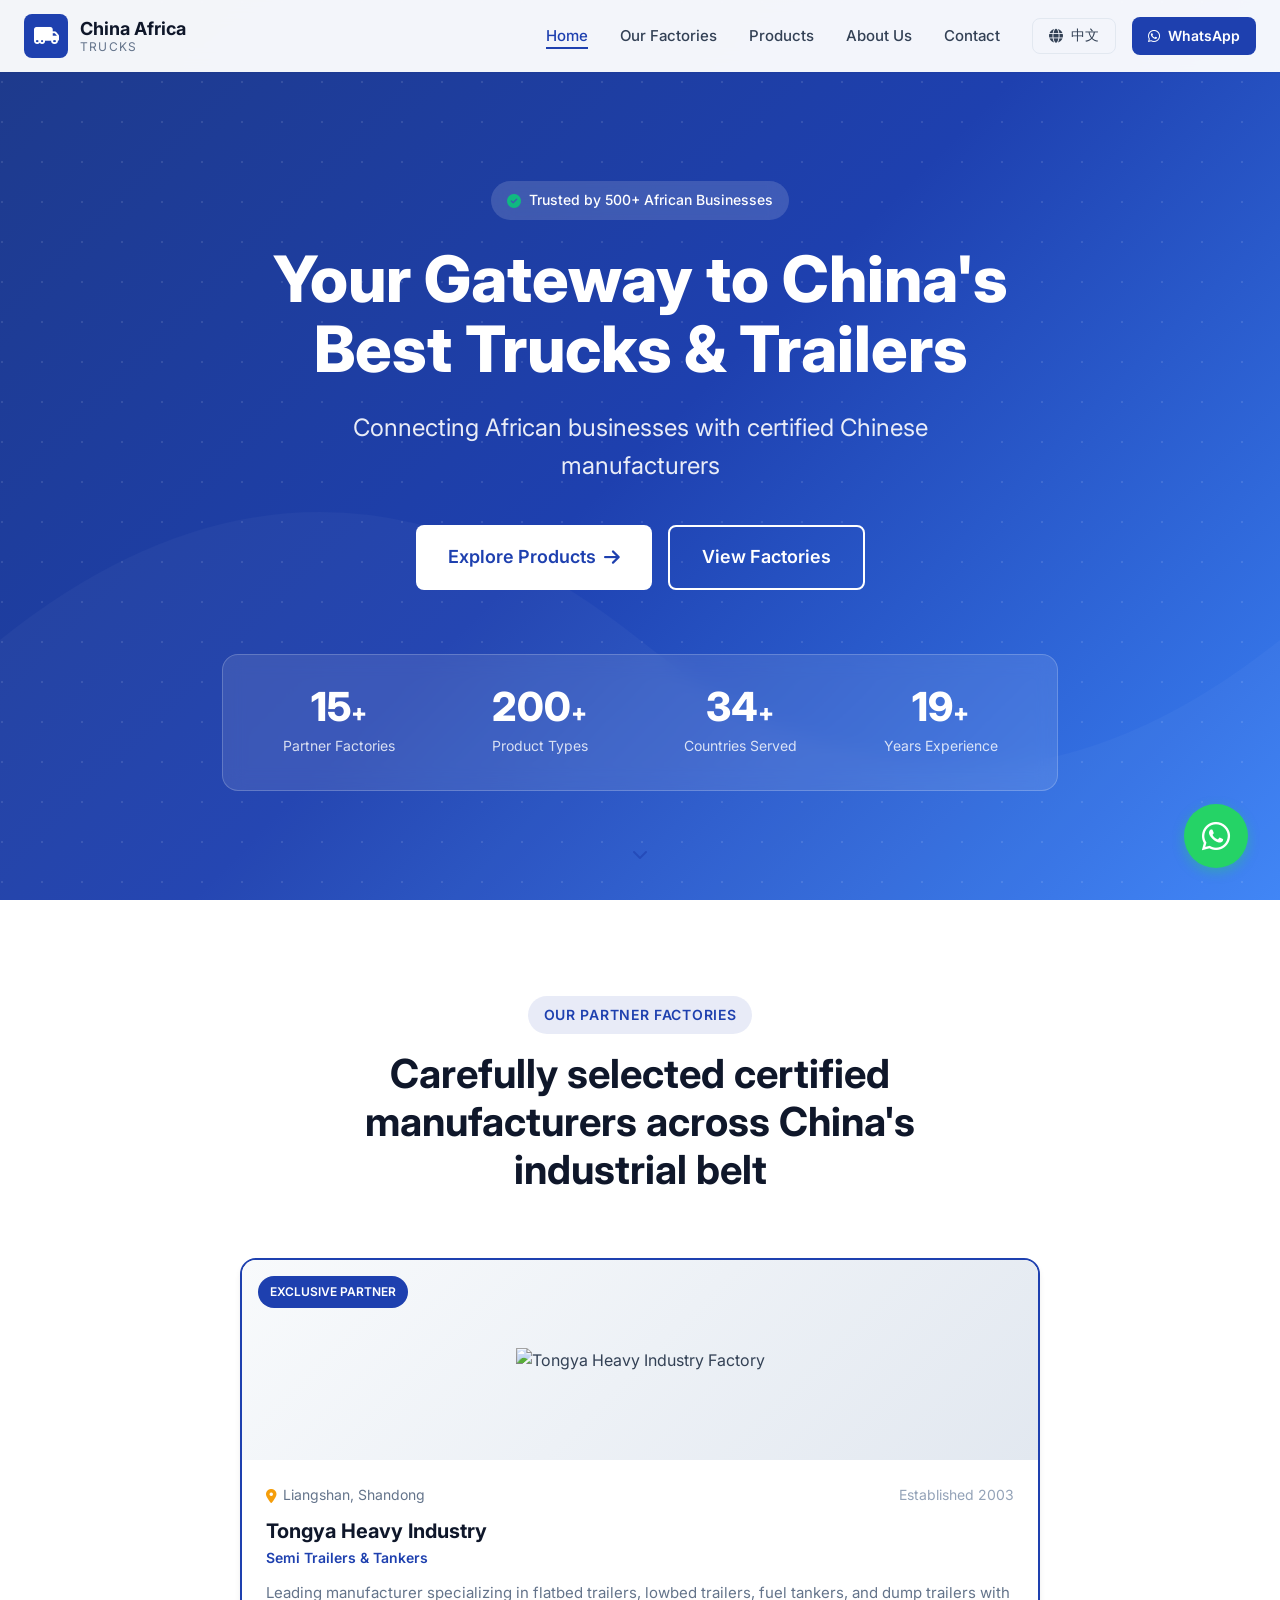
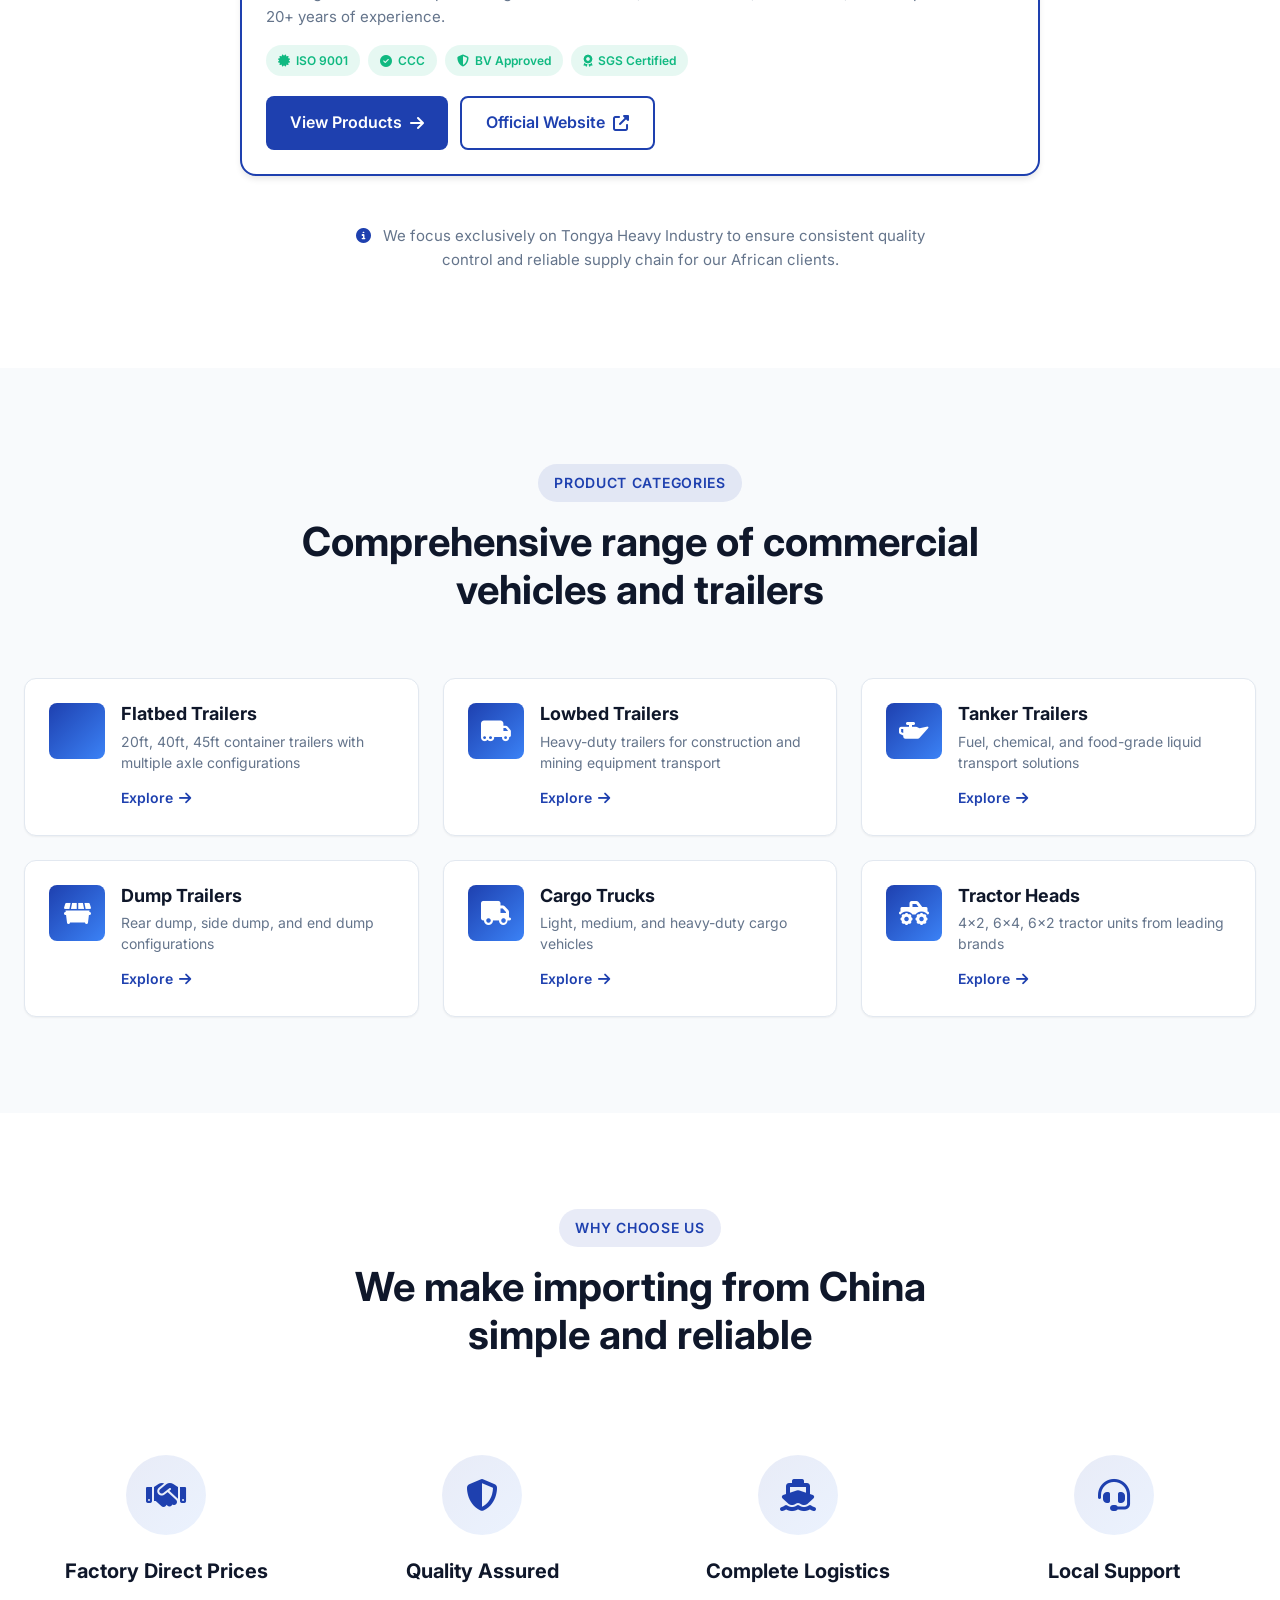
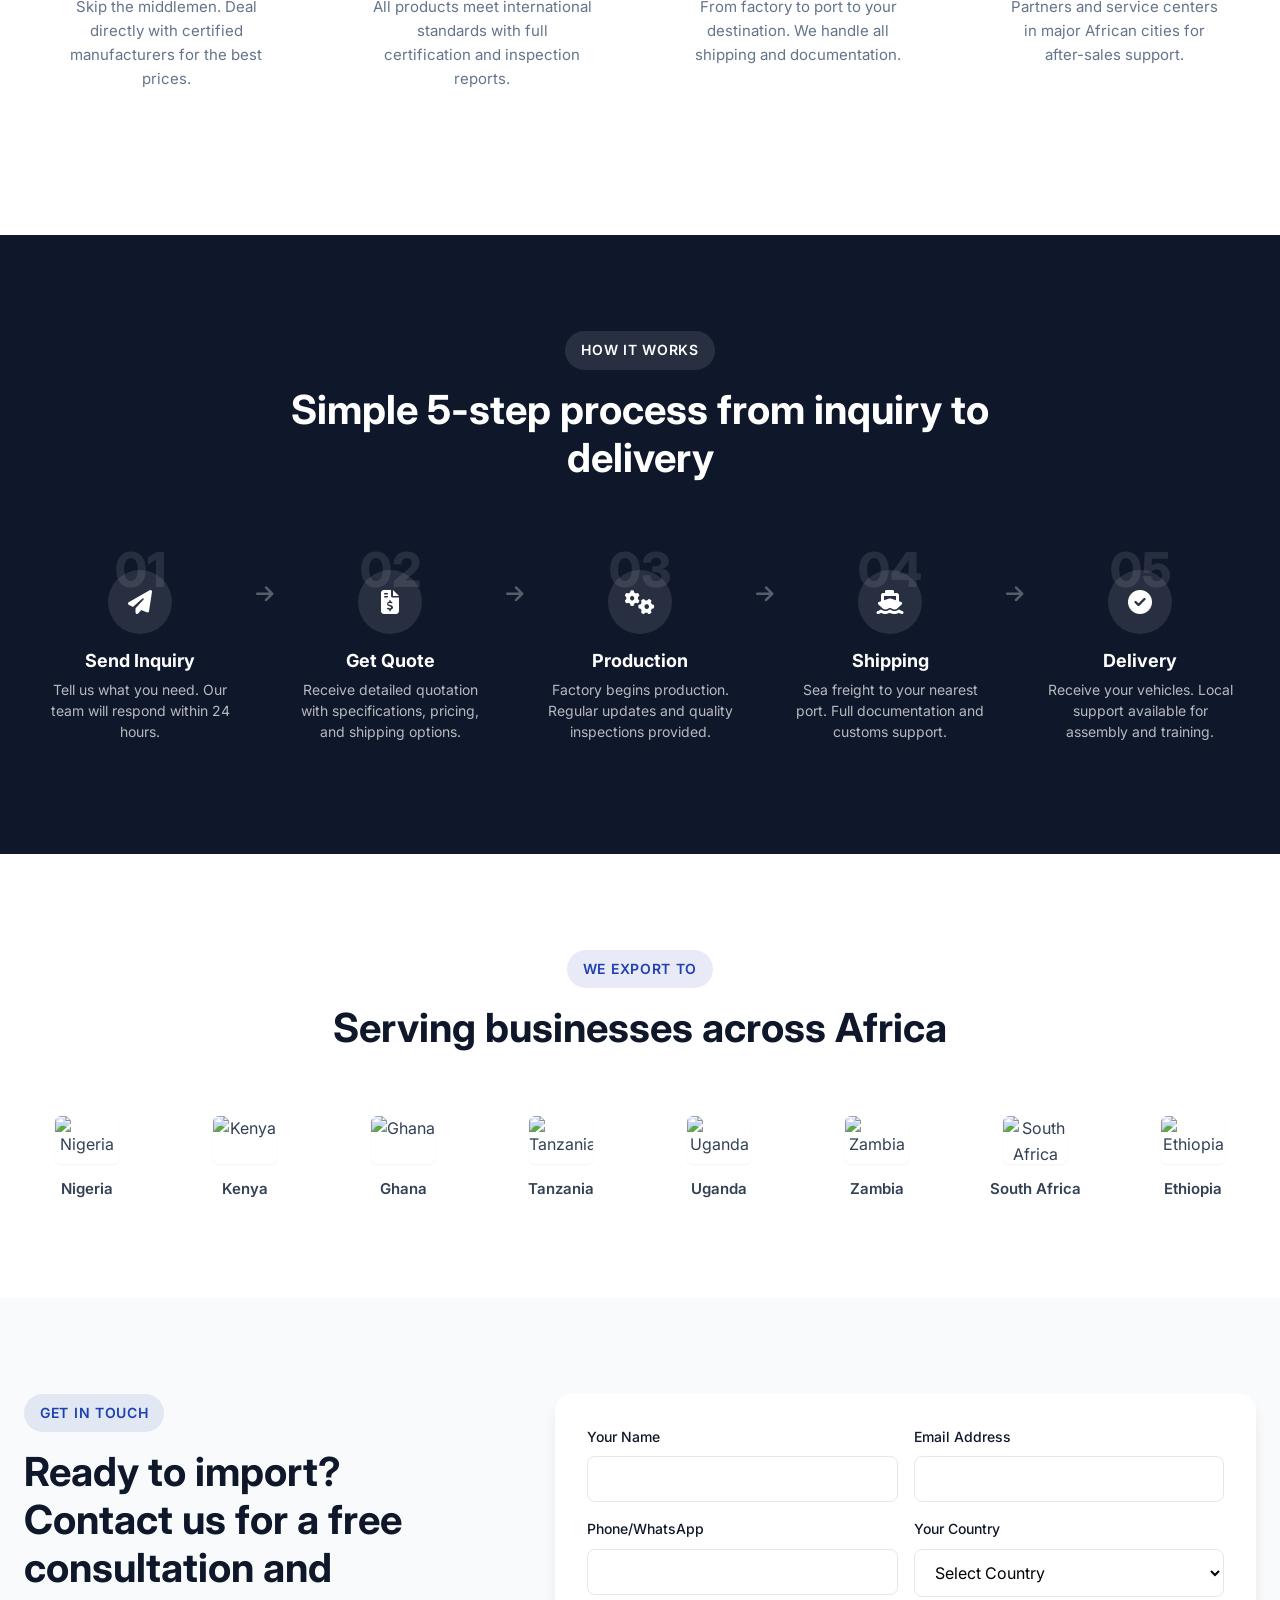
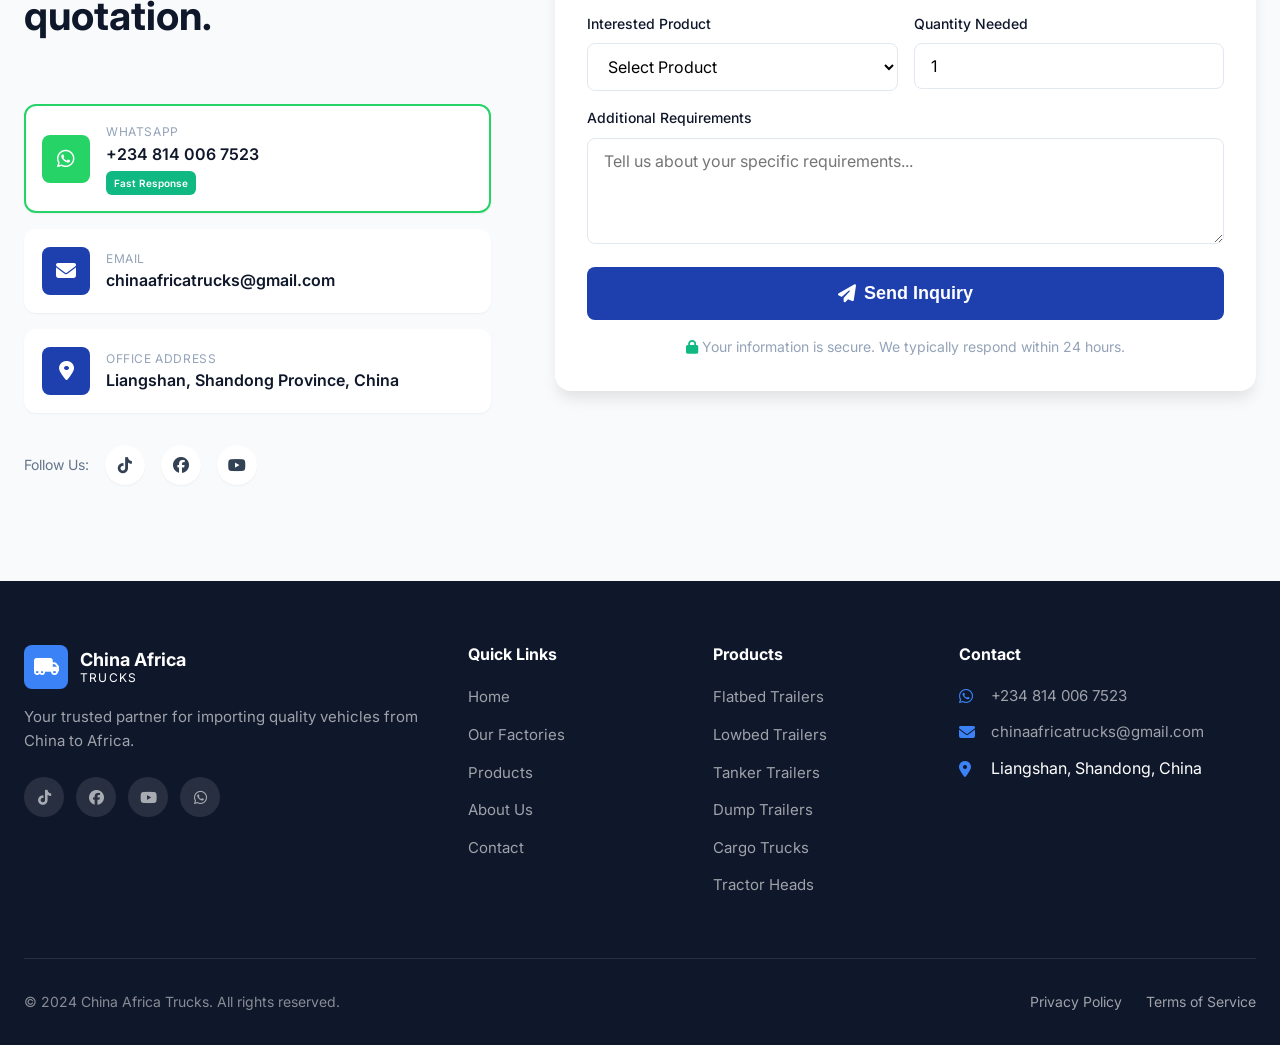
==== index.html @ 58b4c6d3 "Add real Tongya factory and product images using remote URLs" ====
<!DOCTYPE html>
<html lang="en">
<head>
    <meta charset="UTF-8">
    <meta name="viewport" content="width=device-width, initial-scale=1.0">
    <meta name="description" content="Your trusted platform for exporting quality trucks and trailers from China to Africa. Multiple certified factories, competitive prices, reliable shipping.">
    <meta name="keywords" content="China trucks, Africa export, trailers, flatbed, tanker, dump truck, semi trailer, logistics">
    <meta property="og:title" content="China Africa Trucks | Premium Trailer Export Platform">
    <meta property="og:description" content="Connecting African businesses with certified Chinese manufacturers">
    <meta property="og:type" content="website">
    <meta property="og:url" content="https://chinaafricatrucks.com">
    <title>China Africa Trucks | Premium Trailer Export Platform</title>
    <link rel="preconnect" href="https://fonts.googleapis.com">
    <link rel="preconnect" href="https://fonts.gstatic.com" crossorigin>
    <link href="https://fonts.googleapis.com/css2?family=Inter:wght@300;400;500;600;700&display=swap" rel="stylesheet">
    <link rel="stylesheet" href="https://cdnjs.cloudflare.com/ajax/libs/font-awesome/6.4.0/css/all.min.css">
    <link rel="stylesheet" href="css/style.css">
    <link rel="icon" type="image/svg+xml" href="data:image/svg+xml,%3Csvg xmlns='http://www.w3.org/2000/svg' viewBox='0 0 100 100'%3E%3Ctext y='.9em' font-size='90'%3E🚛%3C/text%3E%3C/svg%3E">
</head>
<body>
    <!-- Navigation -->
    <nav class="navbar" id="navbar">
        <div class="container">
            <div class="nav-wrapper">
                <a href="#" class="logo">
                    <div class="logo-icon">
                        <i class="fas fa-truck-moving"></i>
                    </div>
                    <div class="logo-text">
                        <span class="logo-main">China Africa</span>
                        <span class="logo-sub">Trucks</span>
                    </div>
                </a>
                
                <div class="nav-menu" id="navMenu">
                    <ul class="nav-links">
                        <li><a href="#home" data-i18n="nav.home">Home</a></li>
                        <li><a href="#factories" data-i18n="nav.factories">Factories</a></li>
                        <li class="dropdown">
                            <a href="#products" data-i18n="nav.products">Products <i class="fas fa-chevron-down"></i></a>
                            <ul class="dropdown-menu">
                                <li><a href="#flatbed">Flatbed Trailers</a></li>
                                <li><a href="#lowbed">Lowbed Trailers</a></li>
                                <li><a href="#tanker">Tanker Trailers</a></li>
                                <li><a href="#dump">Dump Trailers</a></li>
                                <li><a href="#cargo">Cargo Trucks</a></li>
                                <li><a href="#tractor">Tractor Heads</a></li>
                            </ul>
                        </li>
                        <li><a href="#about" data-i18n="nav.about">About</a></li>
                        <li><a href="#contact" data-i18n="nav.contact">Contact</a></li>
                    </ul>
                    
                    <div class="nav-actions">
                        <button class="lang-switch" id="langSwitch" aria-label="Switch Language">
                            <i class="fas fa-globe"></i>
                            <span id="currentLang">中文</span>
                        </button>
                        <a href="https://wa.me/2348140067523" class="btn btn-primary btn-sm" target="_blank">
                            <i class="fab fa-whatsapp"></i>
                            <span data-i18n="contact.whatsapp">WhatsApp</span>
                        </a>
                    </div>
                </div>
                
                <button class="mobile-toggle" id="mobileToggle" aria-label="Toggle Menu">
                    <span></span>
                    <span></span>
                    <span></span>
                </button>
            </div>
        </div>
    </nav>

    <!-- Hero Section -->
    <section id="home" class="hero">
        <div class="hero-background">
            <div class="hero-overlay"></div>
            <div class="hero-pattern"></div>
        </div>
        <div class="container">
            <div class="hero-content">
                <div class="hero-badge">
                    <i class="fas fa-check-circle"></i>
                    <span>Trusted by 500+ African Businesses</span>
                </div>
                <h1 class="hero-title" data-i18n="hero.title">
                    Your Gateway to China's Best Trucks & Trailers
                </h1>
                <p class="hero-subtitle" data-i18n="hero.subtitle">
                    Connecting African businesses with certified Chinese manufacturers
                </p>
                <div class="hero-cta">
                    <a href="#products" class="btn btn-primary btn-lg">
                        <span data-i18n="hero.cta_primary">Explore Products</span>
                        <i class="fas fa-arrow-right"></i>
                    </a>
                    <a href="#factories" class="btn btn-outline btn-lg">
                        <span data-i18n="hero.cta_secondary">View Factories</span>
                    </a>
                </div>
                
                <div class="hero-stats">
                    <div class="stat-item">
                        <div class="stat-number" data-count="15">0</div>
                        <div class="stat-label" data-i18n="hero.stats.factories">Partner Factories</div>
                    </div>
                    <div class="stat-item">
                        <div class="stat-number" data-count="200">0</div>
                        <div class="stat-label" data-i18n="hero.stats.products">Product Types</div>
                    </div>
                    <div class="stat-item">
                        <div class="stat-number" data-count="35">0</div>
                        <div class="stat-label" data-i18n="hero.stats.countries">Countries Served</div>
                    </div>
                    <div class="stat-item">
                        <div class="stat-number" data-count="20">0</div>
                        <div class="stat-label" data-i18n="hero.stats.experience">Years Experience</div>
                    </div>
                </div>
            </div>
        </div>
        <div class="hero-scroll">
            <a href="#factories" aria-label="Scroll down">
                <i class="fas fa-chevron-down"></i>
            </a>
        </div>
    </section>

    <!-- Partner Factories -->
    <section id="factories" class="factories section">
        <div class="container">
            <div class="section-header">
                <span class="section-tag" data-i18n="factories.title">Our Manufacturing Partner</span>
                <h2 class="section-title" data-i18n="factories.subtitle">
                    Exclusive partnership with Tongya Heavy Industry for quality assurance
                </h2>
            </div>
            
            <div class="factories-grid">
                <!-- Tongya Heavy Industry - Exclusive Partner -->
                <article class="factory-card featured">
                <div class="factory-image">
                    <div class="factory-badge">Exclusive Partner</div>
                    <img src="http://www.chinatongya.com/uploads/image/20230801/1690873620.jpg" alt="Tongya Heavy Industry Factory" loading="lazy">
                </div>
                    <div class="factory-content">
                        <div class="factory-meta">
                            <span class="factory-location">
                                <i class="fas fa-map-marker-alt"></i>
                                <span data-i18n="factories.tongya.location">Liangshan, Shandong</span>
                            </span>
                            <span class="factory-year" data-i18n="factories.tongya.established">Est. 2003</span>
                        </div>
                        <h3 class="factory-name" data-i18n="factories.tongya.name">Tongya Heavy Industry</h3>
                        <p class="factory-specialty" data-i18n="factories.tongya.specialty">Semi Trailers & Tankers</p>
                        <p class="factory-description" data-i18n="factories.tongya.description">
                            Our exclusive manufacturing partner with 20+ years of experience. Specializing in flatbed trailers, lowbed trailers, fuel tankers, and dump trailers. We work directly with Tongya to ensure consistent quality and reliable delivery for African markets.
                        </p>
                        <div class="factory-certifications">
                            <span class="cert-badge">
                                <i class="fas fa-certificate"></i>
                                ISO 9001
                            </span>
                            <span class="cert-badge">
                                <i class="fas fa-check-circle"></i>
                                CCC
                            </span>
                            <span class="cert-badge">
                                <i class="fas fa-shield-alt"></i>
                                BV Approved
                            </span>
                            <span class="cert-badge">
                                <i class="fas fa-award"></i>
                                SGS Certified
                            </span>
                        </div>
                        <div class="factory-actions">
                            <a href="/factories/tongya.html" class="btn btn-primary">
                                <span>View Products</span>
                                <i class="fas fa-arrow-right"></i>
                            </a>
                            <a href="http://www.chinatongya.com/" target="_blank" class="btn btn-outline">
                                <span>Official Website</span>
                                <i class="fas fa-external-link-alt"></i>
                            </a>
                        </div>
                    </div>
                </article>
            </div>
            
            <div class="factories-footer">
                <p class="factories-note" style="text-align: center; color: var(--text-light); font-size: 0.9375rem; max-width: 600px; margin: 0 auto;">
                    <i class="fas fa-info-circle" style="color: var(--primary); margin-right: 0.5rem;"></i>
                    We focus exclusively on Tongya Heavy Industry to ensure consistent quality control and reliable supply chain for our African clients.
                </p>
            </div>
        </div>
    </section>

    <!-- Product Categories -->
    <section id="products" class="categories section section-gray">
        <div class="container">
            <div class="section-header">
                <span class="section-tag" data-i18n="categories.title">Product Categories</span>
                <h2 class="section-title" data-i18n="categories.subtitle">
                    Comprehensive range of commercial vehicles and trailers
                </h2>
            </div>
            
            <div class="categories-grid">
                <a href="#" class="category-card">
                    <div class="category-icon">
                        <i class="fas fa-truck-flatbed"></i>
                    </div>
                    <div class="category-content">
                        <h3 data-i18n="categories.flatbed.name">Flatbed Trailers</h3>
                        <p data-i18n="categories.flatbed.description">20ft, 40ft, 45ft container trailers with multiple axle configurations</p>
                        <span class="category-link">
                            Explore <i class="fas fa-arrow-right"></i>
                        </span>
                    </div>
                    <div class="category-image">
                        <i class="fas fa-truck-flatbed"></i>
                    </div>
                </a>

                <a href="#" class="category-card">
                    <div class="category-icon">
                        <i class="fas fa-truck-moving"></i>
                    </div>
                    <div class="category-content">
                        <h3 data-i18n="categories.lowbed.name">Lowbed Trailers</h3>
                        <p data-i18n="categories.lowbed.description">Heavy-duty trailers for construction and mining equipment transport</p>
                        <span class="category-link">
                            Explore <i class="fas fa-arrow-right"></i>
                        </span>
                    </div>
                    <div class="category-image">
                        <i class="fas fa-truck-moving"></i>
                    </div>
                </a>

                <a href="#" class="category-card">
                    <div class="category-icon">
                        <i class="fas fa-oil-can"></i>
                    </div>
                    <div class="category-content">
                        <h3 data-i18n="categories.tanker.name">Tanker Trailers</h3>
                        <p data-i18n="categories.tanker.description">Fuel, chemical, and food-grade liquid transport solutions</p>
                        <span class="category-link">
                            Explore <i class="fas fa-arrow-right"></i>
                        </span>
                    </div>
                    <div class="category-image">
                        <i class="fas fa-oil-can"></i>
                    </div>
                </a>

                <a href="#" class="category-card">
                    <div class="category-icon">
                        <i class="fas fa-dumpster"></i>
                    </div>
                    <div class="category-content">
                        <h3 data-i18n="categories.dump.name">Dump Trailers</h3>
                        <p data-i18n="categories.dump.description">Rear dump, side dump, and end dump configurations</p>
                        <span class="category-link">
                            Explore <i class="fas fa-arrow-right"></i>
                        </span>
                    </div>
                    <div class="category-image">
                        <i class="fas fa-dumpster"></i>
                    </div>
                </a>

                <a href="#" class="category-card">
                    <div class="category-icon">
                        <i class="fas fa-truck"></i>
                    </div>
                    <div class="category-content">
                        <h3 data-i18n="categories.cargo.name">Cargo Trucks</h3>
                        <p data-i18n="categories.cargo.description">Light, medium, and heavy-duty cargo vehicles</p>
                        <span class="category-link">
                            Explore <i class="fas fa-arrow-right"></i>
                        </span>
                    </div>
                    <div class="category-image">
                        <i class="fas fa-truck"></i>
                    </div>
                </a>

                <a href="#" class="category-card">
                    <div class="category-icon">
                        <i class="fas fa-truck-monster"></i>
                    </div>
                    <div class="category-content">
                        <h3 data-i18n="categories.tractor.name">Tractor Heads</h3>
                        <p data-i18n="categories.tractor.description">4x2, 6x4, 6x2 tractor units from leading brands</p>
                        <span class="category-link">
                            Explore <i class="fas fa-arrow-right"></i>
                        </span>
                    </div>
                    <div class="category-image">
                        <i class="fas fa-truck-monster"></i>
                    </div>
                </a>
            </div>
        </div>
    </section>

    <!-- Features Section -->
    <section id="about" class="features section">
        <div class="container">
            <div class="section-header">
                <span class="section-tag" data-i18n="features.title">Why Choose Us</span>
                <h2 class="section-title">
                    We make importing from China simple and reliable
                </h2>
            </div>
            
            <div class="features-grid">
                <div class="feature-card">
                    <div class="feature-icon">
                        <i class="fas fa-handshake"></i>
                    </div>
                    <h3 data-i18n="features.factory_direct.title">Factory Direct Prices</h3>
                    <p data-i18n="features.factory_direct.description">
                        Skip the middlemen. Deal directly with certified manufacturers for the best prices.
                    </p>
                </div>

                <div class="feature-card">
                    <div class="feature-icon">
                        <i class="fas fa-shield-alt"></i>
                    </div>
                    <h3 data-i18n="features.quality.title">Quality Assured</h3>
                    <p data-i18n="features.quality.description">
                        All products meet international standards with full certification and inspection reports.
                    </p>
                </div>

                <div class="feature-card">
                    <div class="feature-icon">
                        <i class="fas fa-ship"></i>
                    </div>
                    <h3 data-i18n="features.logistics.title">Complete Logistics</h3>
                    <p data-i18n="features.logistics.description">
                        From factory to port to your destination. We handle all shipping and documentation.
                    </p>
                </div>

                <div class="feature-card">
                    <div class="feature-icon">
                        <i class="fas fa-headset"></i>
                    </div>
                    <h3 data-i18n="features.support.title">Local Support</h3>
                    <p data-i18n="features.support.description">
                        Partners and service centers in major African cities for after-sales support.
                    </p>
                </div>
            </div>
        </div>
    </section>

    <!-- Process Section -->
    <section class="process section section-dark">
        <div class="container">
            <div class="section-header light">
                <span class="section-tag" data-i18n="process.title">How It Works</span>
                <h2 class="section-title">
                    Simple 5-step process from inquiry to delivery
                </h2>
            </div>
            
            <div class="process-steps">
                <div class="process-step">
                    <div class="step-number">01</div>
                    <div class="step-icon">
                        <i class="fas fa-paper-plane"></i>
                    </div>
                    <h3 data-i18n="process.steps.inquiry.title">Send Inquiry</h3>
                    <p data-i18n="process.steps.inquiry.description">
                        Tell us what you need. Our team will respond within 24 hours.
                    </p>
                </div>

                <div class="process-connector">
                    <i class="fas fa-arrow-right"></i>
                </div>

                <div class="process-step">
                    <div class="step-number">02</div>
                    <div class="step-icon">
                        <i class="fas fa-file-invoice-dollar"></i>
                    </div>
                    <h3 data-i18n="process.steps.quote.title">Get Quote</h3>
                    <p data-i18n="process.steps.quote.description">
                        Receive detailed quotation with specifications, pricing, and shipping options.
                    </p>
                </div>

                <div class="process-connector">
                    <i class="fas fa-arrow-right"></i>
                </div>

                <div class="process-step">
                    <div class="step-number">03</div>
                    <div class="step-icon">
                        <i class="fas fa-cogs"></i>
                    </div>
                    <h3 data-i18n="process.steps.production.title">Production</h3>
                    <p data-i18n="process.steps.production.description">
                        Factory begins production. Regular updates and quality inspections provided.
                    </p>
                </div>

                <div class="process-connector">
                    <i class="fas fa-arrow-right"></i>
                </div>

                <div class="process-step">
                    <div class="step-number">04</div>
                    <div class="step-icon">
                        <i class="fas fa-ship"></i>
                    </div>
                    <h3 data-i18n="process.steps.shipping.title">Shipping</h3>
                    <p data-i18n="process.steps.shipping.description">
                        Sea freight to your nearest port. Full documentation and customs support.
                    </p>
                </div>

                <div class="process-connector">
                    <i class="fas fa-arrow-right"></i>
                </div>

                <div class="process-step">
                    <div class="step-number">05</div>
                    <div class="step-icon">
                        <i class="fas fa-check-circle"></i>
                    </div>
                    <h3 data-i18n="process.steps.delivery.title">Delivery</h3>
                    <p data-i18n="process.steps.delivery.description">
                        Receive your vehicles. Local support available for assembly and training.
                    </p>
                </div>
            </div>
        </div>
    </section>

    <!-- Markets Section -->
    <section class="markets section">
        <div class="container">
            <div class="section-header">
                <span class="section-tag" data-i18n="markets.title">We Export To</span>
                <h2 class="section-title">
                    Serving businesses across Africa
                </h2>
            </div>
            
            <div class="markets-grid">
                <div class="market-item">
                    <img src="https://flagcdn.com/w80/ng.png" alt="Nigeria" loading="lazy">
                    <span>Nigeria</span>
                </div>
                <div class="market-item">
                    <img src="https://flagcdn.com/w80/ke.png" alt="Kenya" loading="lazy">
                    <span>Kenya</span>
                </div>
                <div class="market-item">
                    <img src="https://flagcdn.com/w80/gh.png" alt="Ghana" loading="lazy">
                    <span>Ghana</span>
                </div>
                <div class="market-item">
                    <img src="https://flagcdn.com/w80/tz.png" alt="Tanzania" loading="lazy">
                    <span>Tanzania</span>
                </div>
                <div class="market-item">
                    <img src="https://flagcdn.com/w80/ug.png" alt="Uganda" loading="lazy">
                    <span>Uganda</span>
                </div>
                <div class="market-item">
                    <img src="https://flagcdn.com/w80/zm.png" alt="Zambia" loading="lazy">
                    <span>Zambia</span>
                </div>
                <div class="market-item">
                    <img src="https://flagcdn.com/w80/za.png" alt="South Africa" loading="lazy">
                    <span>South Africa</span>
                </div>
                <div class="market-item">
                    <img src="https://flagcdn.com/w80/et.png" alt="Ethiopia" loading="lazy">
                    <span>Ethiopia</span>
                </div>
            </div>
        </div>
    </section>

    <!-- Contact Section -->
    <section id="contact" class="contact section section-gray">
        <div class="container">
            <div class="contact-wrapper">
                <div class="contact-info">
                    <div class="section-header left">
                        <span class="section-tag" data-i18n="contact.title">Get In Touch</span>
                        <h2 class="section-title" data-i18n="contact.subtitle">
                            Ready to import? Contact us for a free consultation and quotation.
                        </h2>
                    </div>
                    
                    <div class="contact-methods">
                        <a href="https://wa.me/2348140067523" class="contact-method whatsapp" target="_blank">
                            <div class="method-icon">
                                <i class="fab fa-whatsapp"></i>
                            </div>
                            <div class="method-content">
                                <span class="method-label" data-i18n="contact.whatsapp">WhatsApp</span>
                                <span class="method-value">+234 814 006 7523</span>
                                <span class="method-badge">Fast Response</span>
                            </div>
                        </a>
                        
                        <a href="mailto:chinaafricatrucks@gmail.com" class="contact-method">
                            <div class="method-icon">
                                <i class="fas fa-envelope"></i>
                            </div>
                            <div class="method-content">
                                <span class="method-label" data-i18n="contact.email">Email</span>
                                <span class="method-value">chinaafricatrucks@gmail.com</span>
                            </div>
                        </a>
                        
                        <div class="contact-method">
                            <div class="method-icon">
                                <i class="fas fa-map-marker-alt"></i>
                            </div>
                            <div class="method-content">
                                <span class="method-label" data-i18n="contact.address">Office Address</span>
                                <span class="method-value">Liangshan, Shandong Province, China</span>
                            </div>
                        </div>
                    </div>

                    <div class="contact-social">
                        <span>Follow Us:</span>
                        <a href="https://tiktok.com/@ChinaAfricaTrucks" target="_blank" aria-label="TikTok">
                            <i class="fab fa-tiktok"></i>
                        </a>
                        <a href="#" target="_blank" aria-label="Facebook">
                            <i class="fab fa-facebook"></i>
                        </a>
                        <a href="#" target="_blank" aria-label="YouTube">
                            <i class="fab fa-youtube"></i>
                        </a>
                    </div>
                </div>

                <div class="contact-form-wrapper">
                    <form class="contact-form" id="contactForm" action="https://formspree.io/f/mqkrwqkz" method="POST">
                        <div class="form-row">
                            <div class="form-group">
                                <label for="name" data-i18n="contact.form.name">Your Name *</label>
                                <input type="text" id="name" name="name" required>
                            </div>
                            <div class="form-group">
                                <label for="email" data-i18n="contact.form.email">Email Address *</label>
                                <input type="email" id="email" name="email" required>
                            </div>
                        </div>
                        
                        <div class="form-row">
                            <div class="form-group">
                                <label for="phone" data-i18n="contact.form.phone">Phone/WhatsApp</label>
                                <input type="tel" id="phone" name="phone">
                            </div>
                            <div class="form-group">
                                <label for="country" data-i18n="contact.form.country">Your Country *</label>
                                <select id="country" name="country" required>
                                    <option value="">Select Country</option>
                                    <option value="Nigeria">Nigeria</option>
                                    <option value="Kenya">Kenya</option>
                                    <option value="Ghana">Ghana</option>
                                    <option value="Tanzania">Tanzania</option>
                                    <option value="Uganda">Uganda</option>
                                    <option value="Zambia">Zambia</option>
                                    <option value="South Africa">South Africa</option>
                                    <option value="Ethiopia">Ethiopia</option>
                                    <option value="Other">Other</option>
                                </select>
                            </div>
                        </div>
                        
                        <div class="form-row">
                            <div class="form-group">
                                <label for="product" data-i18n="contact.form.product">Interested Product *</label>
                                <select id="product" name="product" required>
                                    <option value="">Select Product</option>
                                    <option value="Flatbed Trailer">Flatbed Trailer</option>
                                    <option value="Lowbed Trailer">Lowbed Trailer</option>
                                    <option value="Tanker Trailer">Tanker Trailer</option>
                                    <option value="Dump Trailer">Dump Trailer</option>
                                    <option value="Cargo Truck">Cargo Truck</option>
                                    <option value="Tractor Head">Tractor Head</option>
                                    <option value="Other">Other</option>
                                </select>
                            </div>
                            <div class="form-group">
                                <label for="quantity" data-i18n="contact.form.quantity">Quantity Needed</label>
                                <input type="number" id="quantity" name="quantity" min="1" value="1">
                            </div>
                        </div>
                        
                        <div class="form-group">
                            <label for="message" data-i18n="contact.form.message">Additional Requirements</label>
                            <textarea id="message" name="message" rows="4" placeholder="Tell us about your specific requirements..."></textarea>
                        </div>
                        
                        <button type="submit" class="btn btn-primary btn-lg btn-full">
                            <i class="fas fa-paper-plane"></i>
                            <span data-i18n="contact.form.submit">Send Inquiry</span>
                        </button>
                        
                        <p class="form-note">
                            <i class="fas fa-lock"></i>
                            Your information is secure. We typically respond within 24 hours.
                        </p>
                    </form>
                </div>
            </div>
        </div>
    </section>

    <!-- Footer -->
    <footer class="footer">
        <div class="container">
            <div class="footer-grid">
                <div class="footer-brand">
                    <a href="#" class="logo">
                        <div class="logo-icon">
                            <i class="fas fa-truck-moving"></i>
                        </div>
                        <div class="logo-text">
                            <span class="logo-main">China Africa</span>
                            <span class="logo-sub">Trucks</span>
                        </div>
                    </a>
                    <p class="footer-tagline" data-i18n="footer.tagline">
                        Your trusted partner for importing quality vehicles from China to Africa.
                    </p>
                    <div class="footer-social">
                        <a href="https://tiktok.com/@ChinaAfricaTrucks" target="_blank" aria-label="TikTok">
                            <i class="fab fa-tiktok"></i>
                        </a>
                        <a href="#" target="_blank" aria-label="Facebook">
                            <i class="fab fa-facebook"></i>
                        </a>
                        <a href="#" target="_blank" aria-label="YouTube">
                            <i class="fab fa-youtube"></i>
                        </a>
                        <a href="https://wa.me/2348140067523" target="_blank" aria-label="WhatsApp">
                            <i class="fab fa-whatsapp"></i>
                        </a>
                    </div>
                </div>

                <div class="footer-links">
                    <h4 data-i18n="footer.quick_links">Quick Links</h4>
                    <ul>
                        <li><a href="#home" data-i18n="nav.home">Home</a></li>
                        <li><a href="#factories" data-i18n="nav.factories">Factories</a></li>
                        <li><a href="#products" data-i18n="nav.products">Products</a></li>
                        <li><a href="#about" data-i18n="nav.about">About</a></li>
                        <li><a href="#contact" data-i18n="nav.contact">Contact</a></li>
                    </ul>
                </div>

                <div class="footer-products">
                    <h4 data-i18n="footer.products">Products</h4>
                    <ul>
                        <li><a href="#">Flatbed Trailers</a></li>
                        <li><a href="#">Lowbed Trailers</a></li>
                        <li><a href="#">Tanker Trailers</a></li>
                        <li><a href="#">Dump Trailers</a></li>
                        <li><a href="#">Cargo Trucks</a></li>
                        <li><a href="#">Tractor Heads</a></li>
                    </ul>
                </div>

                <div class="footer-contact">
                    <h4 data-i18n="footer.contact">Contact</h4>
                    <ul>
                        <li>
                            <i class="fab fa-whatsapp"></i>
                            <a href="https://wa.me/2348140067523" target="_blank">+234 814 006 7523</a>
                        </li>
                        <li>
                            <i class="fas fa-envelope"></i>
                            <a href="mailto:chinaafricatrucks@gmail.com">chinaafricatrucks@gmail.com</a>
                        </li>
                        <li>
                            <i class="fas fa-map-marker-alt"></i>
                            <span>Liangshan, Shandong, China</span>
                        </li>
                    </ul>
                </div>
            </div>

            <div class="footer-bottom">
                <p data-i18n="footer.copyright">© 2024 China Africa Trucks. All rights reserved.</p>
                <div class="footer-legal">
                    <a href="#">Privacy Policy</a>
                    <a href="#">Terms of Service</a>
                </div>
            </div>
        </div>
    </footer>

    <!-- WhatsApp Float -->
    <a href="https://wa.me/2348140067523" class="whatsapp-float" target="_blank" aria-label="Chat on WhatsApp">
        <i class="fab fa-whatsapp"></i>
        <span class="whatsapp-tooltip">Chat with us</span>
    </a>

    <!-- JavaScript -->
    <script src="js/i18n.js"></script>
    <script src="js/main.js"></script>
</body>
</html>
---- css/style.css ----
/* CSS Variables */
:root {
    /* Colors */
    --primary: #1e40af;
    --primary-light: #3b82f6;
    --primary-dark: #1e3a8a;
    --secondary: #f59e0b;
    --accent: #10b981;
    --whatsapp: #25d366;
    
    /* Text Colors */
    --text-dark: #0f172a;
    --text-body: #334155;
    --text-light: #64748b;
    --text-muted: #94a3b8;
    
    /* Background Colors */
    --bg-white: #ffffff;
    --bg-gray: #f8fafc;
    --bg-dark: #0f172a;
    --bg-overlay: rgba(15, 23, 42, 0.7);
    
    /* Border & Shadow */
    --border-light: #e2e8f0;
    --border-medium: #cbd5e1;
    --shadow-sm: 0 1px 2px 0 rgba(0, 0, 0, 0.05);
    --shadow-md: 0 4px 6px -1px rgba(0, 0, 0, 0.1);
    --shadow-lg: 0 10px 15px -3px rgba(0, 0, 0, 0.1);
    --shadow-xl: 0 20px 25px -5px rgba(0, 0, 0, 0.1);
    
    /* Spacing */
    --section-padding: 6rem;
    --container-max: 1280px;
    
    /* Typography */
    --font-sans: 'Inter', -apple-system, BlinkMacSystemFont, 'Segoe UI', Roboto, sans-serif;
    
    /* Animation */
    --transition-fast: 150ms ease;
    --transition-base: 300ms ease;
    --transition-slow: 500ms ease;
    
    /* Border Radius */
    --radius-sm: 0.375rem;
    --radius-md: 0.5rem;
    --radius-lg: 0.75rem;
    --radius-xl: 1rem;
    --radius-full: 9999px;
}

/* Reset & Base */
*, *::before, *::after {
    margin: 0;
    padding: 0;
    box-sizing: border-box;
}

html {
    scroll-behavior: smooth;
    font-size: 16px;
}

body {
    font-family: var(--font-sans);
    font-size: 1rem;
    line-height: 1.6;
    color: var(--text-body);
    background: var(--bg-white);
    -webkit-font-smoothing: antialiased;
    -moz-osx-font-smoothing: grayscale;
}

img {
    max-width: 100%;
    height: auto;
    display: block;
}

a {
    color: var(--primary);
    text-decoration: none;
    transition: color var(--transition-base);
}

a:hover {
    color: var(--primary-light);
}

/* Container */
.container {
    max-width: var(--container-max);
    margin: 0 auto;
    padding: 0 1.5rem;
}

/* Typography */
h1, h2, h3, h4, h5, h6 {
    font-weight: 700;
    line-height: 1.2;
    color: var(--text-dark);
}

h1 { font-size: clamp(2rem, 5vw, 3.5rem); }
h2 { font-size: clamp(1.75rem, 4vw, 2.5rem); }
h3 { font-size: clamp(1.25rem, 3vw, 1.5rem); }

p {
    margin-bottom: 1rem;
}

/* Section Base */
.section {
    padding: var(--section-padding) 0;
}

.section-gray {
    background: var(--bg-gray);
}

.section-dark {
    background: var(--bg-dark);
    color: white;
}

.section-dark h2,
.section-dark h3 {
    color: white;
}

/* Section Header */
.section-header {
    text-align: center;
    max-width: 700px;
    margin: 0 auto 4rem;
}

.section-header.left {
    text-align: left;
    margin-left: 0;
}

.section-header.light {
    color: white;
}

.section-tag {
    display: inline-block;
    padding: 0.5rem 1rem;
    background: rgba(30, 64, 175, 0.1);
    color: var(--primary);
    font-size: 0.875rem;
    font-weight: 600;
    text-transform: uppercase;
    letter-spacing: 0.05em;
    border-radius: var(--radius-full);
    margin-bottom: 1rem;
}

.section-dark .section-tag {
    background: rgba(255, 255, 255, 0.1);
    color: white;
}

.section-title {
    margin-bottom: 1rem;
}

/* Buttons */
.btn {
    display: inline-flex;
    align-items: center;
    justify-content: center;
    gap: 0.5rem;
    padding: 0.75rem 1.5rem;
    font-size: 1rem;
    font-weight: 600;
    border-radius: var(--radius-md);
    border: none;
    cursor: pointer;
    transition: all var(--transition-base);
    text-decoration: none;
}

.btn-primary {
    background: var(--primary);
    color: white;
}

.btn-primary:hover {
    background: var(--primary-dark);
    color: white;
    transform: translateY(-2px);
    box-shadow: var(--shadow-lg);
}

.btn-secondary {
    background: var(--secondary);
    color: white;
}

.btn-secondary:hover {
    background: #d97706;
    color: white;
}

.btn-outline {
    background: transparent;
    color: var(--primary);
    border: 2px solid var(--primary);
}

.btn-outline:hover {
    background: var(--primary);
    color: white;
}

.btn-text {
    background: transparent;
    color: var(--primary);
    padding: 0.5rem;
}

.btn-text:hover {
    color: var(--primary-dark);
}

.btn-sm {
    padding: 0.5rem 1rem;
    font-size: 0.875rem;
}

.btn-lg {
    padding: 1rem 2rem;
    font-size: 1.125rem;
}

.btn-full {
    width: 100%;
}

/* Navigation */
.navbar {
    position: fixed;
    top: 0;
    left: 0;
    right: 0;
    z-index: 1000;
    background: rgba(255, 255, 255, 0.95);
    backdrop-filter: blur(10px);
    box-shadow: var(--shadow-sm);
    transition: all var(--transition-base);
}

.nav-wrapper {
    display: flex;
    align-items: center;
    justify-content: space-between;
    height: 72px;
}

.logo {
    display: flex;
    align-items: center;
    gap: 0.75rem;
    text-decoration: none;
}

.logo-icon {
    width: 44px;
    height: 44px;
    background: var(--primary);
    color: white;
    border-radius: var(--radius-md);
    display: flex;
    align-items: center;
    justify-content: center;
    font-size: 1.25rem;
}

.logo-text {
    display: flex;
    flex-direction: column;
    line-height: 1.2;
}

.logo-main {
    font-size: 1.125rem;
    font-weight: 700;
    color: var(--text-dark);
}

.logo-sub {
    font-size: 0.75rem;
    color: var(--text-light);
    text-transform: uppercase;
    letter-spacing: 0.1em;
}

.nav-menu {
    display: flex;
    align-items: center;
    gap: 2rem;
}

.nav-links {
    display: flex;
    list-style: none;
    gap: 2rem;
}

.nav-links a {
    color: var(--text-body);
    font-weight: 500;
    font-size: 0.9375rem;
    position: relative;
}

.nav-links a:hover {
    color: var(--primary);
}

.nav-links a::after {
    content: '';
    position: absolute;
    bottom: -4px;
    left: 0;
    width: 0;
    height: 2px;
    background: var(--primary);
    transition: width var(--transition-base);
}

.nav-links a:hover::after {
    width: 100%;
}

/* Dropdown */
.dropdown {
    position: relative;
}

.dropdown-menu {
    position: absolute;
    top: 100%;
    left: 0;
    min-width: 200px;
    background: white;
    border-radius: var(--radius-lg);
    box-shadow: var(--shadow-xl);
    padding: 0.5rem;
    opacity: 0;
    visibility: hidden;
    transform: translateY(10px);
    transition: all var(--transition-base);
    list-style: none;
}

.dropdown:hover .dropdown-menu {
    opacity: 1;
    visibility: visible;
    transform: translateY(0);
}

.dropdown-menu a {
    display: block;
    padding: 0.625rem 1rem;
    border-radius: var(--radius-md);
    font-size: 0.875rem;
}

.dropdown-menu a:hover {
    background: var(--bg-gray);
}

.nav-actions {
    display: flex;
    align-items: center;
    gap: 1rem;
}

.lang-switch {
    display: flex;
    align-items: center;
    gap: 0.5rem;
    padding: 0.5rem 1rem;
    background: transparent;
    border: 1px solid var(--border-light);
    border-radius: var(--radius-md);
    font-size: 0.875rem;
    font-weight: 500;
    color: var(--text-body);
    cursor: pointer;
    transition: all var(--transition-base);
}

.lang-switch:hover {
    border-color: var(--primary);
    color: var(--primary);
}

.mobile-toggle {
    display: none;
    flex-direction: column;
    gap: 5px;
    background: none;
    border: none;
    cursor: pointer;
    padding: 0.5rem;
}

.mobile-toggle span {
    width: 24px;
    height: 2px;
    background: var(--text-dark);
    border-radius: 2px;
    transition: all var(--transition-base);
}

/* Hero Section */
.hero {
    position: relative;
    min-height: 100vh;
    display: flex;
    align-items: center;
    justify-content: center;
    padding-top: 72px;
    background: linear-gradient(135deg, #1e3a8a 0%, #1e40af 50%, #3b82f6 100%);
    overflow: hidden;
}

.hero-background {
    position: absolute;
    inset: 0;
    overflow: hidden;
}

.hero-overlay {
    position: absolute;
    inset: 0;
    background: url('data:image/svg+xml,<svg xmlns="http://www.w3.org/2000/svg" viewBox="0 0 100 100"><rect fill="none" width="100" height="100"/><path fill="rgba(255,255,255,0.03)" d="M0,50 Q25,30 50,50 T100,50 L100,100 L0,100 Z"/></svg>');
    background-size: 100% auto;
    animation: wave 20s linear infinite;
}

.hero-pattern {
    position: absolute;
    inset: 0;
    background-image: radial-gradient(circle at 2px 2px, rgba(255,255,255,0.1) 1px, transparent 0);
    background-size: 40px 40px;
}

@keyframes wave {
    0% { transform: translateX(0); }
    100% { transform: translateX(-50%); }
}

.hero-content {
    position: relative;
    z-index: 1;
    text-align: center;
    color: white;
    max-width: 900px;
    padding: 2rem;
}

.hero-badge {
    display: inline-flex;
    align-items: center;
    gap: 0.5rem;
    padding: 0.5rem 1rem;
    background: rgba(255, 255, 255, 0.15);
    backdrop-filter: blur(10px);
    border-radius: var(--radius-full);
    font-size: 0.875rem;
    font-weight: 500;
    margin-bottom: 1.5rem;
}

.hero-badge i {
    color: var(--accent);
}

.hero-title {
    font-size: clamp(2.5rem, 6vw, 4rem);
    font-weight: 800;
    line-height: 1.1;
    margin-bottom: 1.5rem;
    color: white;
}

.hero-subtitle {
    font-size: clamp(1.125rem, 2.5vw, 1.5rem);
    font-weight: 400;
    opacity: 0.9;
    margin-bottom: 2.5rem;
    max-width: 600px;
    margin-left: auto;
    margin-right: auto;
}

.hero-cta {
    display: flex;
    gap: 1rem;
    justify-content: center;
    margin-bottom: 4rem;
    flex-wrap: wrap;
}

.hero-cta .btn-primary {
    background: white;
    color: var(--primary);
}

.hero-cta .btn-primary:hover {
    background: var(--bg-gray);
}

.hero-cta .btn-outline {
    border-color: white;
    color: white;
}

.hero-cta .btn-outline:hover {
    background: white;
    color: var(--primary);
}

.hero-stats {
    display: grid;
    grid-template-columns: repeat(4, 1fr);
    gap: 2rem;
    padding: 2rem;
    background: rgba(255, 255, 255, 0.1);
    backdrop-filter: blur(10px);
    border-radius: var(--radius-xl);
    border: 1px solid rgba(255, 255, 255, 0.2);
}

.stat-item {
    text-align: center;
}

.stat-number {
    font-size: 2.5rem;
    font-weight: 800;
    color: white;
    line-height: 1;
}

.stat-number::after {
    content: '+';
    font-size: 1.5rem;
}

.stat-label {
    display: block;
    font-size: 0.875rem;
    opacity: 0.8;
    margin-top: 0.5rem;
}

.hero-scroll {
    position: absolute;
    bottom: 2rem;
    left: 50%;
    transform: translateX(-50%);
    color: white;
    opacity: 0.6;
    animation: bounce 2s infinite;
}

@keyframes bounce {
    0%, 20%, 50%, 80%, 100% { transform: translateX(-50%) translateY(0); }
    40% { transform: translateX(-50%) translateY(-10px); }
    60% { transform: translateX(-50%) translateY(-5px); }
}

/* Factories Section */
.factories-grid {
    display: grid;
    grid-template-columns: repeat(auto-fit, minmax(350px, 1fr));
    gap: 2rem;
}

/* Single factory layout - center the card */
.factories-grid:has(> :only-child) {
    grid-template-columns: minmax(350px, 800px);
    justify-content: center;
}

.factories-grid > :only-child {
    max-width: 800px;
    margin: 0 auto;
}

.factory-card {
    background: white;
    border-radius: var(--radius-xl);
    overflow: hidden;
    box-shadow: var(--shadow-md);
    transition: all var(--transition-base);
    border: 1px solid var(--border-light);
}

.factory-card:hover {
    transform: translateY(-8px);
    box-shadow: var(--shadow-xl);
}

.factory-card.featured {
    border: 2px solid var(--primary);
}

.factory-image {
    position: relative;
    height: 200px;
    background: linear-gradient(135deg, var(--bg-gray), #e2e8f0);
    display: flex;
    align-items: center;
    justify-content: center;
}

.factory-badge {
    position: absolute;
    top: 1rem;
    left: 1rem;
    padding: 0.375rem 0.75rem;
    background: var(--primary);
    color: white;
    font-size: 0.75rem;
    font-weight: 600;
    border-radius: var(--radius-full);
    text-transform: uppercase;
}

.factory-placeholder {
    font-size: 4rem;
    color: var(--primary-light);
    opacity: 0.5;
}

.factory-content {
    padding: 1.5rem;
}

.factory-meta {
    display: flex;
    justify-content: space-between;
    align-items: center;
    margin-bottom: 0.75rem;
    font-size: 0.875rem;
}

.factory-location {
    display: flex;
    align-items: center;
    gap: 0.375rem;
    color: var(--text-light);
}

.factory-location i {
    color: var(--secondary);
}

.factory-year {
    color: var(--text-muted);
}

.factory-name {
    font-size: 1.25rem;
    margin-bottom: 0.25rem;
}

.factory-specialty {
    color: var(--primary);
    font-weight: 600;
    font-size: 0.875rem;
    margin-bottom: 0.75rem;
}

.factory-description {
    color: var(--text-light);
    font-size: 0.9375rem;
    line-height: 1.6;
    margin-bottom: 1rem;
}

.factory-certifications {
    display: flex;
    gap: 0.5rem;
    margin-bottom: 1.25rem;
}

.cert-badge {
    display: inline-flex;
    align-items: center;
    gap: 0.375rem;
    padding: 0.375rem 0.75rem;
    background: rgba(16, 185, 129, 0.1);
    color: var(--accent);
    font-size: 0.75rem;
    font-weight: 600;
    border-radius: var(--radius-full);
}

.factory-actions {
    display: flex;
    gap: 0.75rem;
}

.factories-footer {
    text-align: center;
    margin-top: 3rem;
}

/* Categories Section */
.categories-grid {
    display: grid;
    grid-template-columns: repeat(auto-fit, minmax(300px, 1fr));
    gap: 1.5rem;
}

.category-card {
    display: flex;
    background: white;
    border-radius: var(--radius-lg);
    padding: 1.5rem;
    box-shadow: var(--shadow-sm);
    border: 1px solid var(--border-light);
    transition: all var(--transition-base);
    text-decoration: none;
    color: inherit;
}

.category-card:hover {
    transform: translateY(-4px);
    box-shadow: var(--shadow-lg);
    border-color: var(--primary-light);
}

.category-icon {
    flex-shrink: 0;
    width: 56px;
    height: 56px;
    background: linear-gradient(135deg, var(--primary), var(--primary-light));
    color: white;
    border-radius: var(--radius-md);
    display: flex;
    align-items: center;
    justify-content: center;
    font-size: 1.5rem;
    margin-right: 1rem;
}

.category-content {
    flex: 1;
}

.category-content h3 {
    font-size: 1.125rem;
    margin-bottom: 0.375rem;
}

.category-content p {
    font-size: 0.875rem;
    color: var(--text-light);
    margin-bottom: 0.75rem;
    line-height: 1.5;
}

.category-link {
    display: inline-flex;
    align-items: center;
    gap: 0.375rem;
    color: var(--primary);
    font-size: 0.875rem;
    font-weight: 600;
}

.category-link i {
    transition: transform var(--transition-base);
}

.category-card:hover .category-link i {
    transform: translateX(4px);
}

.category-image {
    display: none;
}

/* Features Section */
.features-grid {
    display: grid;
    grid-template-columns: repeat(auto-fit, minmax(250px, 1fr));
    gap: 2rem;
}

.feature-card {
    text-align: center;
    padding: 2rem;
}

.feature-icon {
    width: 80px;
    height: 80px;
    background: linear-gradient(135deg, rgba(30, 64, 175, 0.1), rgba(59, 130, 246, 0.1));
    color: var(--primary);
    border-radius: 50%;
    display: flex;
    align-items: center;
    justify-content: center;
    font-size: 2rem;
    margin: 0 auto 1.5rem;
}

.feature-card h3 {
    font-size: 1.25rem;
    margin-bottom: 0.75rem;
}

.feature-card p {
    color: var(--text-light);
    font-size: 0.9375rem;
    line-height: 1.6;
}

/* Process Section */
.process-steps {
    display: flex;
    align-items: flex-start;
    justify-content: center;
    gap: 1rem;
    flex-wrap: wrap;
}

.process-step {
    flex: 1;
    min-width: 150px;
    max-width: 200px;
    text-align: center;
}

.step-number {
    font-size: 3rem;
    font-weight: 800;
    color: rgba(255, 255, 255, 0.1);
    line-height: 1;
    margin-bottom: -1.5rem;
}

.step-icon {
    width: 64px;
    height: 64px;
    background: rgba(255, 255, 255, 0.1);
    color: white;
    border-radius: 50%;
    display: flex;
    align-items: center;
    justify-content: center;
    font-size: 1.5rem;
    margin: 0 auto 1rem;
    position: relative;
    z-index: 1;
}

.process-step h3 {
    color: white;
    font-size: 1.125rem;
    margin-bottom: 0.5rem;
}

.process-step p {
    color: rgba(255, 255, 255, 0.7);
    font-size: 0.875rem;
    line-height: 1.5;
}

.process-connector {
    color: rgba(255, 255, 255, 0.3);
    font-size: 1.25rem;
    padding-top: 2rem;
}

/* Markets Section */
.markets-grid {
    display: grid;
    grid-template-columns: repeat(auto-fit, minmax(120px, 1fr));
    gap: 2rem;
}

.market-item {
    text-align: center;
}

.market-item img {
    width: 64px;
    height: 48px;
    object-fit: cover;
    border-radius: var(--radius-sm);
    margin: 0 auto 0.75rem;
    box-shadow: var(--shadow-sm);
}

.market-item span {
    font-size: 0.9375rem;
    font-weight: 600;
    color: var(--text-body);
}

/* Contact Section */
.contact-wrapper {
    display: grid;
    grid-template-columns: 1fr 1.5fr;
    gap: 4rem;
    align-items: start;
}

.contact-methods {
    display: flex;
    flex-direction: column;
    gap: 1rem;
    margin: 2rem 0;
}

.contact-method {
    display: flex;
    align-items: center;
    gap: 1rem;
    padding: 1rem;
    background: white;
    border-radius: var(--radius-lg);
    box-shadow: var(--shadow-sm);
    text-decoration: none;
    color: inherit;
    transition: all var(--transition-base);
    border: 2px solid transparent;
}

.contact-method:hover {
    transform: translateX(8px);
    box-shadow: var(--shadow-md);
}

.contact-method.whatsapp {
    border-color: var(--whatsapp);
}

.contact-method.whatsapp .method-icon {
    background: var(--whatsapp);
}

.method-icon {
    width: 48px;
    height: 48px;
    background: var(--primary);
    color: white;
    border-radius: var(--radius-md);
    display: flex;
    align-items: center;
    justify-content: center;
    font-size: 1.25rem;
    flex-shrink: 0;
}

.method-content {
    display: flex;
    flex-direction: column;
}

.method-label {
    font-size: 0.75rem;
    color: var(--text-muted);
    text-transform: uppercase;
    letter-spacing: 0.05em;
}

.method-value {
    font-weight: 600;
    color: var(--text-dark);
}

.method-badge {
    display: inline-block;
    padding: 0.25rem 0.5rem;
    background: var(--accent);
    color: white;
    font-size: 0.625rem;
    font-weight: 600;
    border-radius: var(--radius-sm);
    margin-top: 0.25rem;
    width: fit-content;
}

.contact-social {
    display: flex;
    align-items: center;
    gap: 1rem;
    margin-top: 2rem;
}

.contact-social span {
    font-size: 0.875rem;
    color: var(--text-light);
}

.contact-social a {
    width: 40px;
    height: 40px;
    background: white;
    border-radius: 50%;
    display: flex;
    align-items: center;
    justify-content: center;
    color: var(--text-body);
    box-shadow: var(--shadow-sm);
    transition: all var(--transition-base);
}

.contact-social a:hover {
    background: var(--primary);
    color: white;
    transform: translateY(-3px);
}

/* Contact Form */
.contact-form-wrapper {
    background: white;
    padding: 2rem;
    border-radius: var(--radius-xl);
    box-shadow: var(--shadow-lg);
}

.contact-form h3 {
    margin-bottom: 1.5rem;
    font-size: 1.25rem;
}

.form-row {
    display: grid;
    grid-template-columns: 1fr 1fr;
    gap: 1rem;
    margin-bottom: 1rem;
}

.form-group {
    margin-bottom: 1rem;
}

.form-row .form-group {
    margin-bottom: 0;
}

.form-group label {
    display: block;
    margin-bottom: 0.5rem;
    font-size: 0.875rem;
    font-weight: 500;
    color: var(--text-dark);
}

.form-group input,
.form-group select,
.form-group textarea {
    width: 100%;
    padding: 0.75rem 1rem;
    border: 1px solid var(--border-light);
    border-radius: var(--radius-md);
    font-size: 1rem;
    font-family: inherit;
    transition: all var(--transition-base);
    background: white;
}

.form-group input:focus,
.form-group select:focus,
.form-group textarea:focus {
    outline: none;
    border-color: var(--primary-light);
    box-shadow: 0 0 0 3px rgba(59, 130, 246, 0.1);
}

.form-group textarea {
    resize: vertical;
    min-height: 100px;
}

.form-note {
    text-align: center;
    color: var(--text-muted);
    font-size: 0.875rem;
    margin-top: 1rem;
    margin-bottom: 0;
}

.form-note i {
    color: var(--accent);
}

/* Footer */
.footer {
    background: var(--bg-dark);
    color: white;
    padding: 4rem 0 2rem;
}

.footer-grid {
    display: grid;
    grid-template-columns: 2fr 1fr 1fr 1.5fr;
    gap: 3rem;
    margin-bottom: 3rem;
}

.footer-brand .logo {
    margin-bottom: 1rem;
}

.footer-brand .logo-icon {
    background: var(--primary-light);
}

.footer-brand .logo-main,
.footer-brand .logo-sub {
    color: white;
}

.footer-tagline {
    color: rgba(255, 255, 255, 0.6);
    font-size: 0.9375rem;
    line-height: 1.6;
    margin-bottom: 1.5rem;
}

.footer-social {
    display: flex;
    gap: 0.75rem;
}

.footer-social a {
    width: 40px;
    height: 40px;
    background: rgba(255, 255, 255, 0.1);
    border-radius: 50%;
    display: flex;
    align-items: center;
    justify-content: center;
    color: white;
    transition: all var(--transition-base);
}

.footer-social a:hover {
    background: var(--primary);
    transform: translateY(-3px);
}

.footer h4 {
    color: white;
    font-size: 1rem;
    margin-bottom: 1.25rem;
}

.footer ul {
    list-style: none;
}

.footer li {
    margin-bottom: 0.75rem;
}

.footer a {
    color: rgba(255, 255, 255, 0.6);
    font-size: 0.9375rem;
    transition: color var(--transition-base);
}

.footer a:hover {
    color: white;
}

.footer-contact li {
    display: flex;
    align-items: center;
    gap: 0.75rem;
}

.footer-contact i {
    color: var(--primary-light);
    width: 20px;
}

.footer-bottom {
    display: flex;
    justify-content: space-between;
    align-items: center;
    padding-top: 2rem;
    border-top: 1px solid rgba(255, 255, 255, 0.1);
}

.footer-bottom p {
    color: rgba(255, 255, 255, 0.5);
    font-size: 0.875rem;
    margin: 0;
}

.footer-legal {
    display: flex;
    gap: 1.5rem;
}

.footer-legal a {
    font-size: 0.875rem;
}

/* WhatsApp Float */
.whatsapp-float {
    position: fixed;
    bottom: 2rem;
    right: 2rem;
    width: 64px;
    height: 64px;
    background: var(--whatsapp);
    color: white;
    border-radius: 50%;
    display: flex;
    align-items: center;
    justify-content: center;
    font-size: 2rem;
    box-shadow: 0 4px 12px rgba(37, 211, 102, 0.4);
    z-index: 999;
    transition: all var(--transition-base);
}

.whatsapp-float:hover {
    transform: scale(1.1);
    box-shadow: 0 6px 20px rgba(37, 211, 102, 0.5);
}

.whatsapp-tooltip {
    position: absolute;
    right: 100%;
    top: 50%;
    transform: translateY(-50%);
    margin-right: 1rem;
    padding: 0.5rem 1rem;
    background: var(--text-dark);
    color: white;
    font-size: 0.875rem;
    font-weight: 500;
    border-radius: var(--radius-md);
    white-space: nowrap;
    opacity: 0;
    visibility: hidden;
    transition: all var(--transition-base);
}

.whatsapp-tooltip::after {
    content: '';
    position: absolute;
    left: 100%;
    top: 50%;
    transform: translateY(-50%);
    border: 6px solid transparent;
    border-left-color: var(--text-dark);
}

.whatsapp-float:hover .whatsapp-tooltip {
    opacity: 1;
    visibility: visible;
}

/* Responsive Design */
@media (max-width: 1024px) {
    .hero-stats {
        grid-template-columns: repeat(2, 1fr);
    }
    
    .contact-wrapper {
        grid-template-columns: 1fr;
        gap: 3rem;
    }
    
    .footer-grid {
        grid-template-columns: repeat(2, 1fr);
    }
}

@media (max-width: 768px) {
    :root {
        --section-padding: 4rem;
    }
    
    .nav-menu {
        position: fixed;
        top: 72px;
        left: 0;
        right: 0;
        bottom: 0;
        background: white;
        flex-direction: column;
        padding: 2rem;
        transform: translateX(100%);
        transition: transform var(--transition-base);
        overflow-y: auto;
        display: none;
    }
    
    .nav-menu.active {
        display: flex;
        transform: translateX(0);
    }
    
    .nav-links {
        flex-direction: column;
        gap: 1rem;
        width: 100%;
    }
    
    .nav-links a {
        display: block;
        padding: 0.75rem 0;
        font-size: 1.125rem;
    }
    
    .dropdown-menu {
        position: static;
        opacity: 1;
        visibility: visible;
        transform: none;
        box-shadow: none;
        padding-left: 1rem;
        margin-top: 0.5rem;
    }
    
    .nav-actions {
        flex-direction: column;
        width: 100%;
        margin-top: 1rem;
        padding-top: 1rem;
        border-top: 1px solid var(--border-light);
    }
    
    .mobile-toggle {
        display: flex;
    }
    
    .hero-stats {
        grid-template-columns: repeat(2, 1fr);
        gap: 1rem;
        padding: 1.5rem;
    }
    
    .stat-number {
        font-size: 1.75rem;
    }
    
    .hero-cta {
        flex-direction: column;
        width: 100%;
    }
    
    .hero-cta .btn {
        width: 100%;
    }
    
    .process-steps {
        flex-direction: column;
    }
    
    .process-step {
        max-width: 100%;
    }
    
    .process-connector {
        transform: rotate(90deg);
        padding: 0;
    }
    
    .form-row {
        grid-template-columns: 1fr;
    }
    
    .footer-grid {
        grid-template-columns: 1fr;
        gap: 2rem;
    }
    
    .footer-bottom {
        flex-direction: column;
        gap: 1rem;
        text-align: center;
    }
    
    .whatsapp-float {
        width: 56px;
        height: 56px;
        font-size: 1.75rem;
        bottom: 1.5rem;
        right: 1.5rem;
    }
    
    .whatsapp-tooltip {
        display: none;
    }
}

@media (max-width: 480px) {
    .hero-stats {
        grid-template-columns: 1fr;
    }
    
    .factories-grid {
        grid-template-columns: 1fr;
    }
    
    .categories-grid {
        grid-template-columns: 1fr;
    }
    
    .factory-actions {
        flex-direction: column;
    }
    
    .factory-actions .btn {
        width: 100%;
    }
}

/* Animations */
@keyframes fadeInUp {
    from {
        opacity: 0;
        transform: translateY(30px);
    }
    to {
        opacity: 1;
        transform: translateY(0);
    }
}

.animate-fadeInUp {
    animation: fadeInUp 0.6s ease-out;
}

/* Print Styles */
@media print {
    .navbar,
    .whatsapp-float,
    .hero-cta,
    .hero-scroll {
        display: none !important;
    }
    
    .hero {
        min-height: auto;
        padding: 2rem 0;
    }
    
    body {
        font-size: 12pt;
    }
}

/* Focus Styles for Accessibility */
*:focus-visible {
    outline: 2px solid var(--primary);
    outline-offset: 2px;
}

/* Selection */
::selection {
    background: var(--primary-light);
    color: white;
}

/* Scrollbar */
::-webkit-scrollbar {
    width: 8px;
}

::-webkit-scrollbar-track {
    background: var(--bg-gray);
}

::-webkit-scrollbar-thumb {
    background: var(--border-medium);
    border-radius: 4px;
}

::-webkit-scrollbar-thumb:hover {
    background: var(--text-light);
}
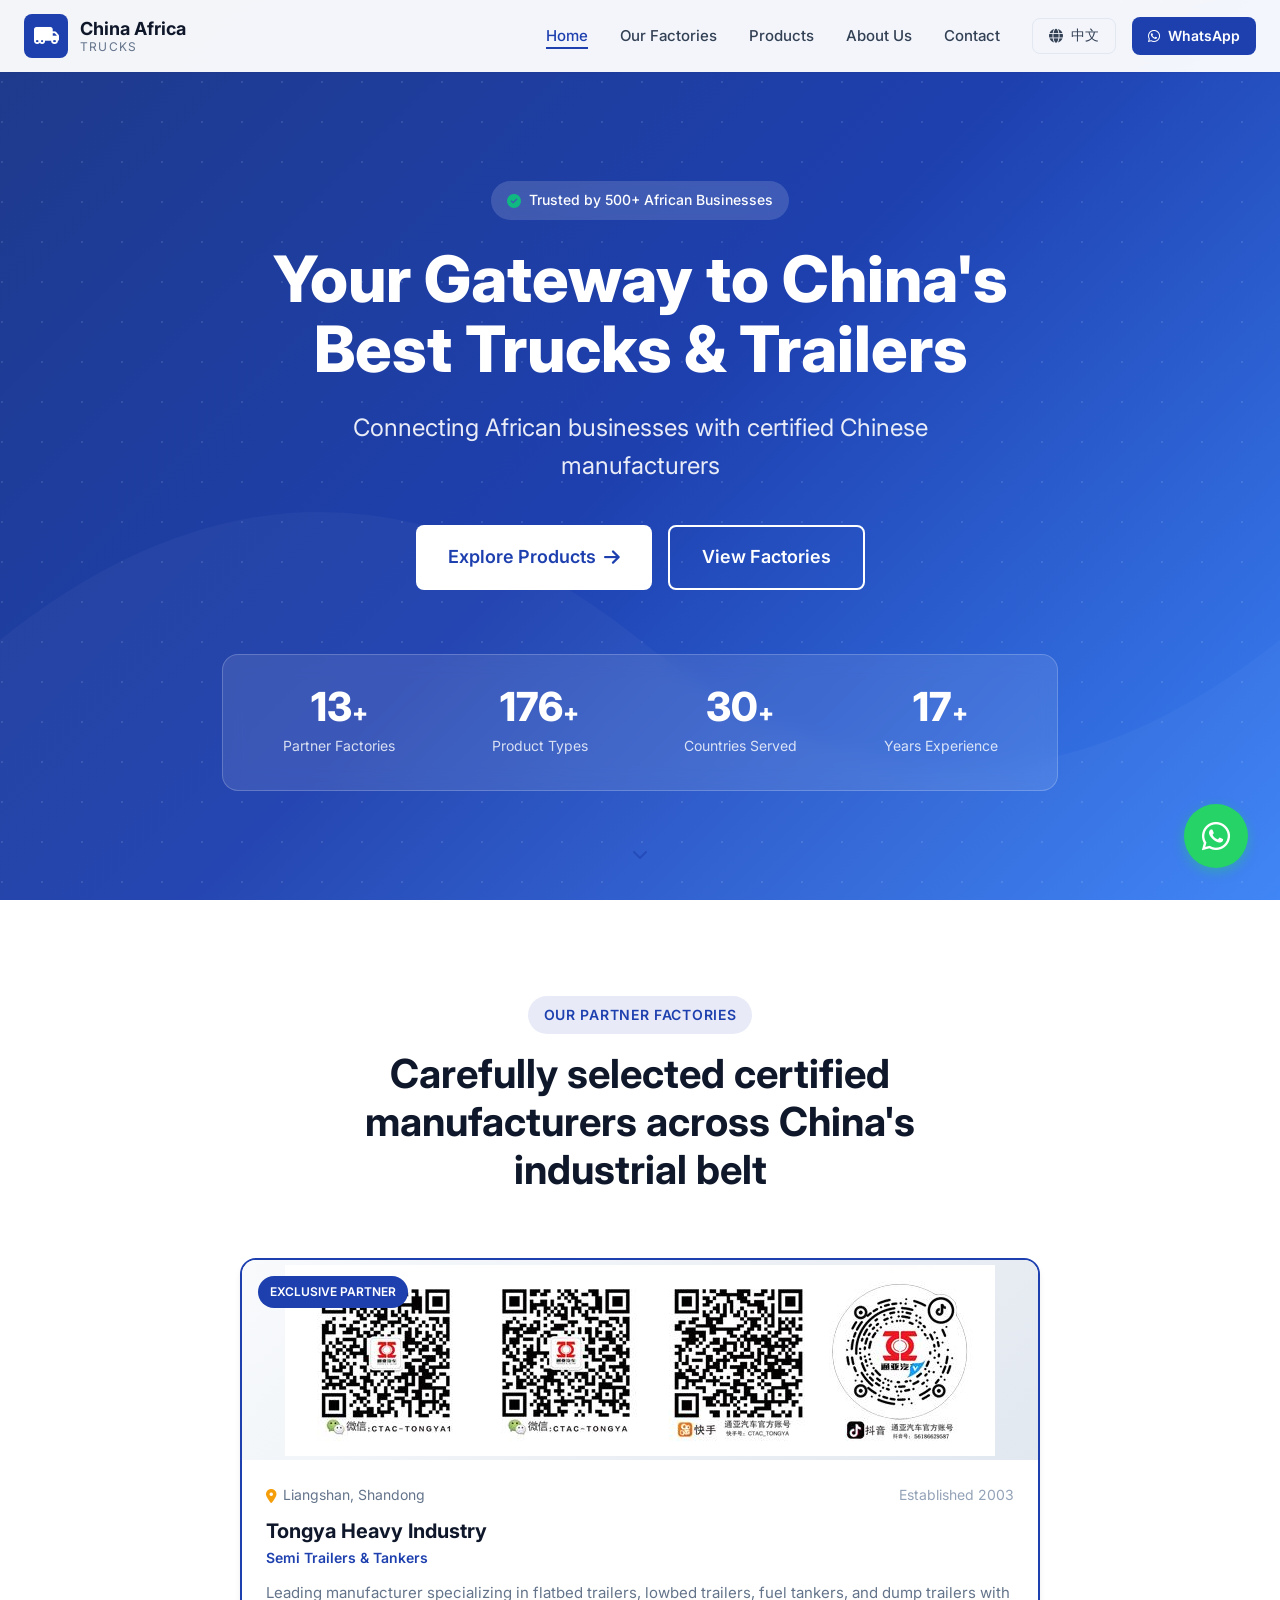
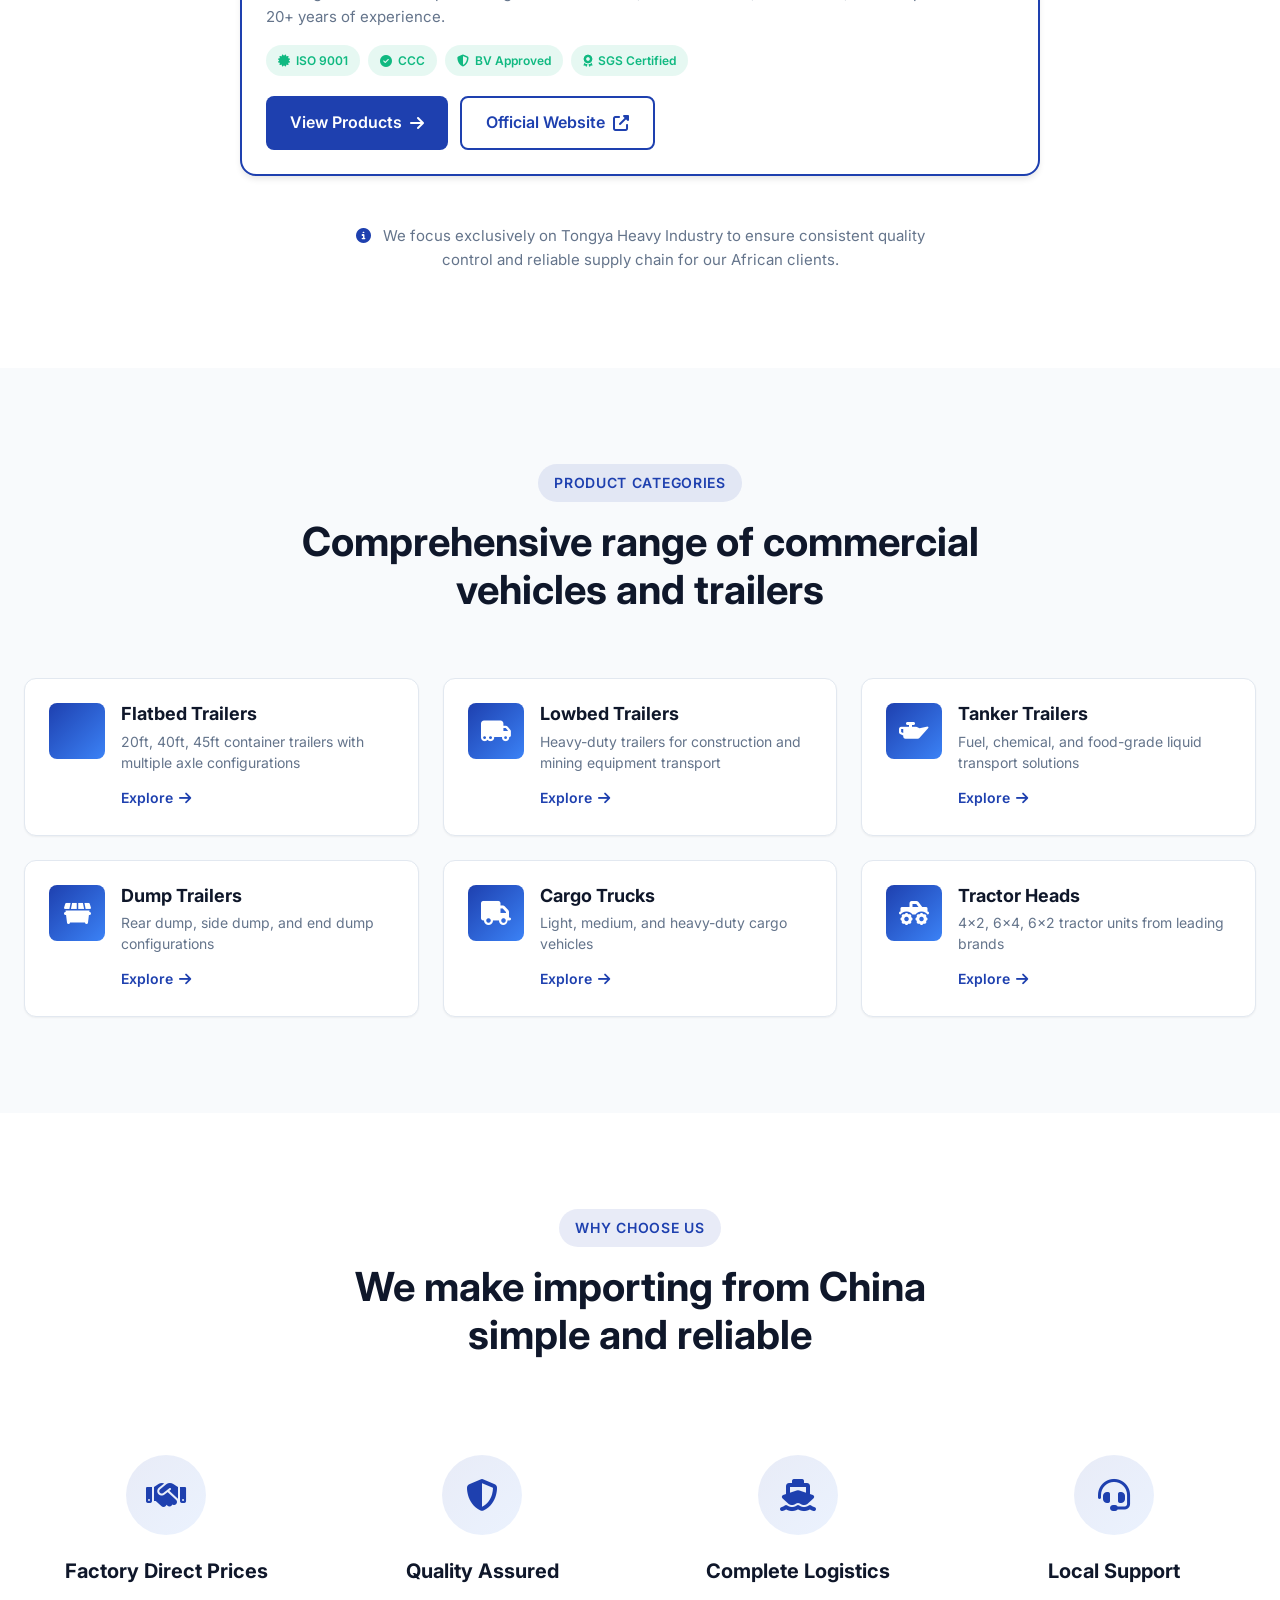
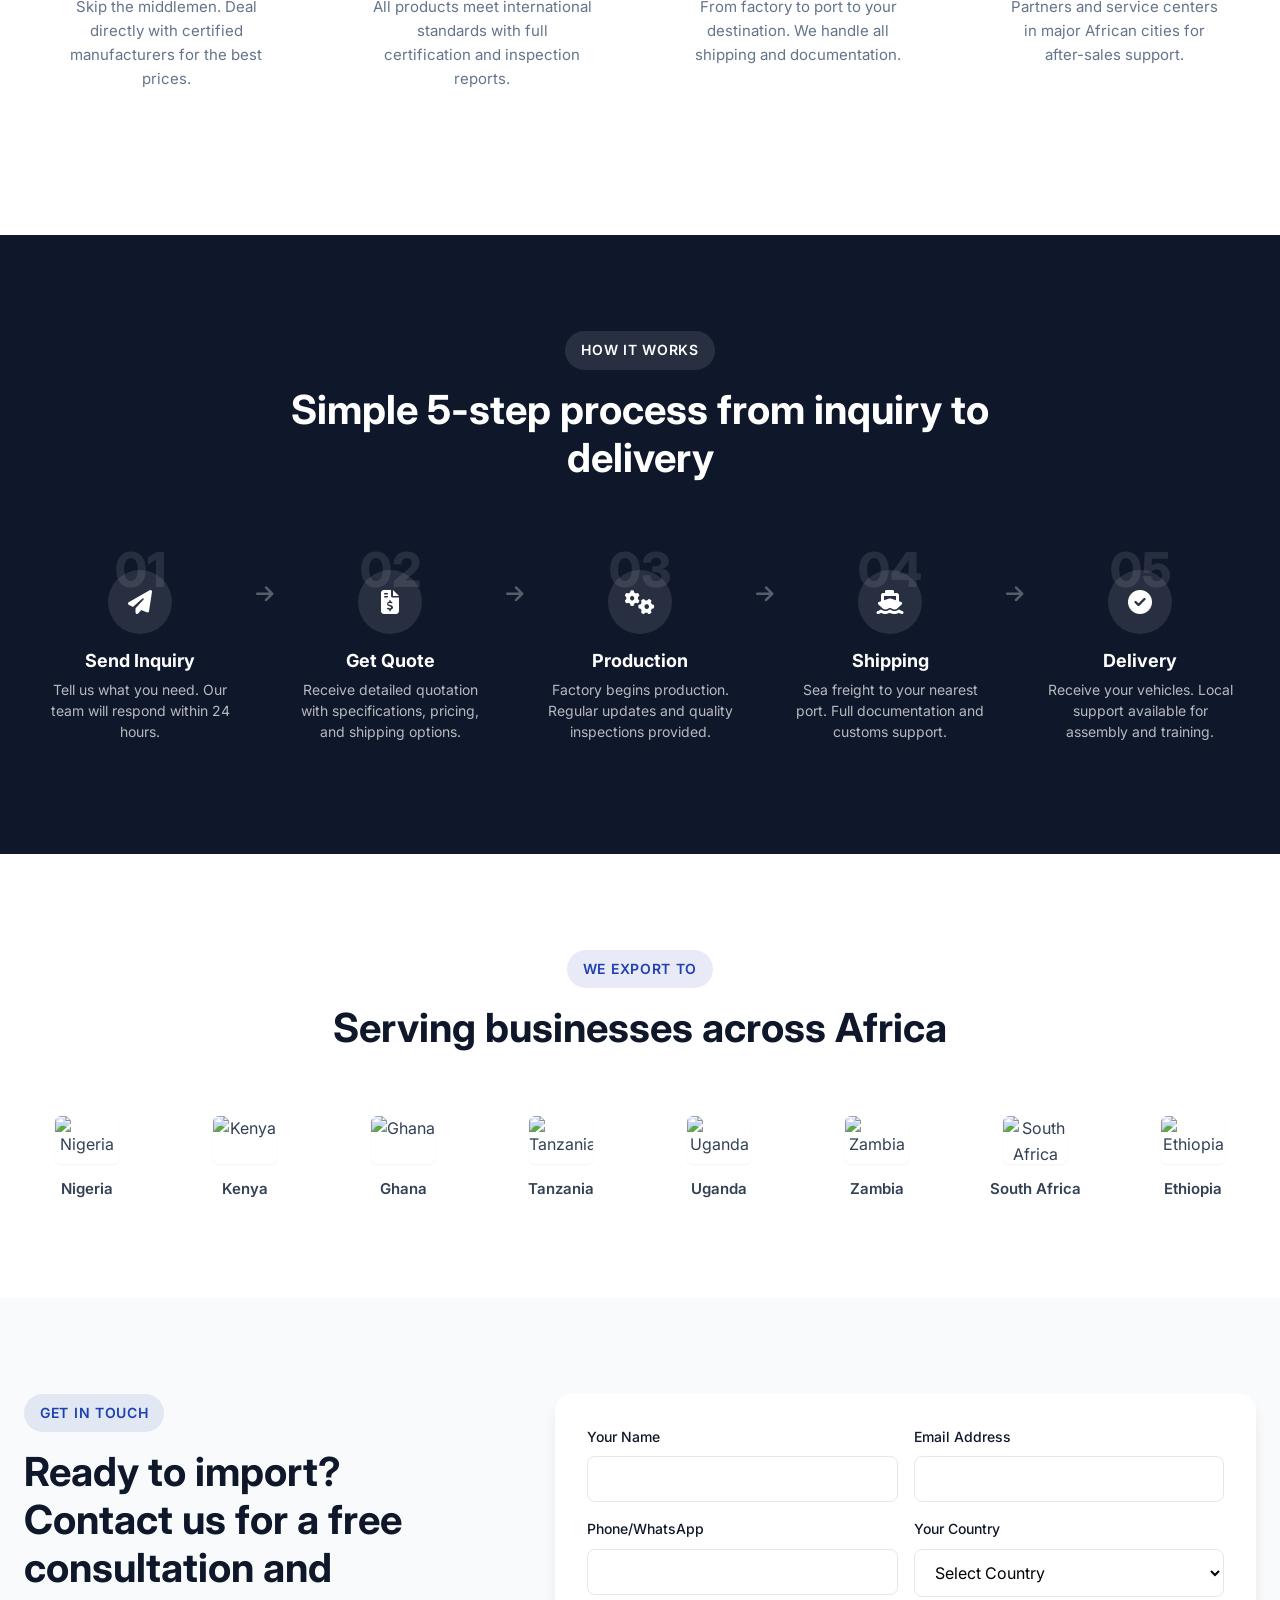
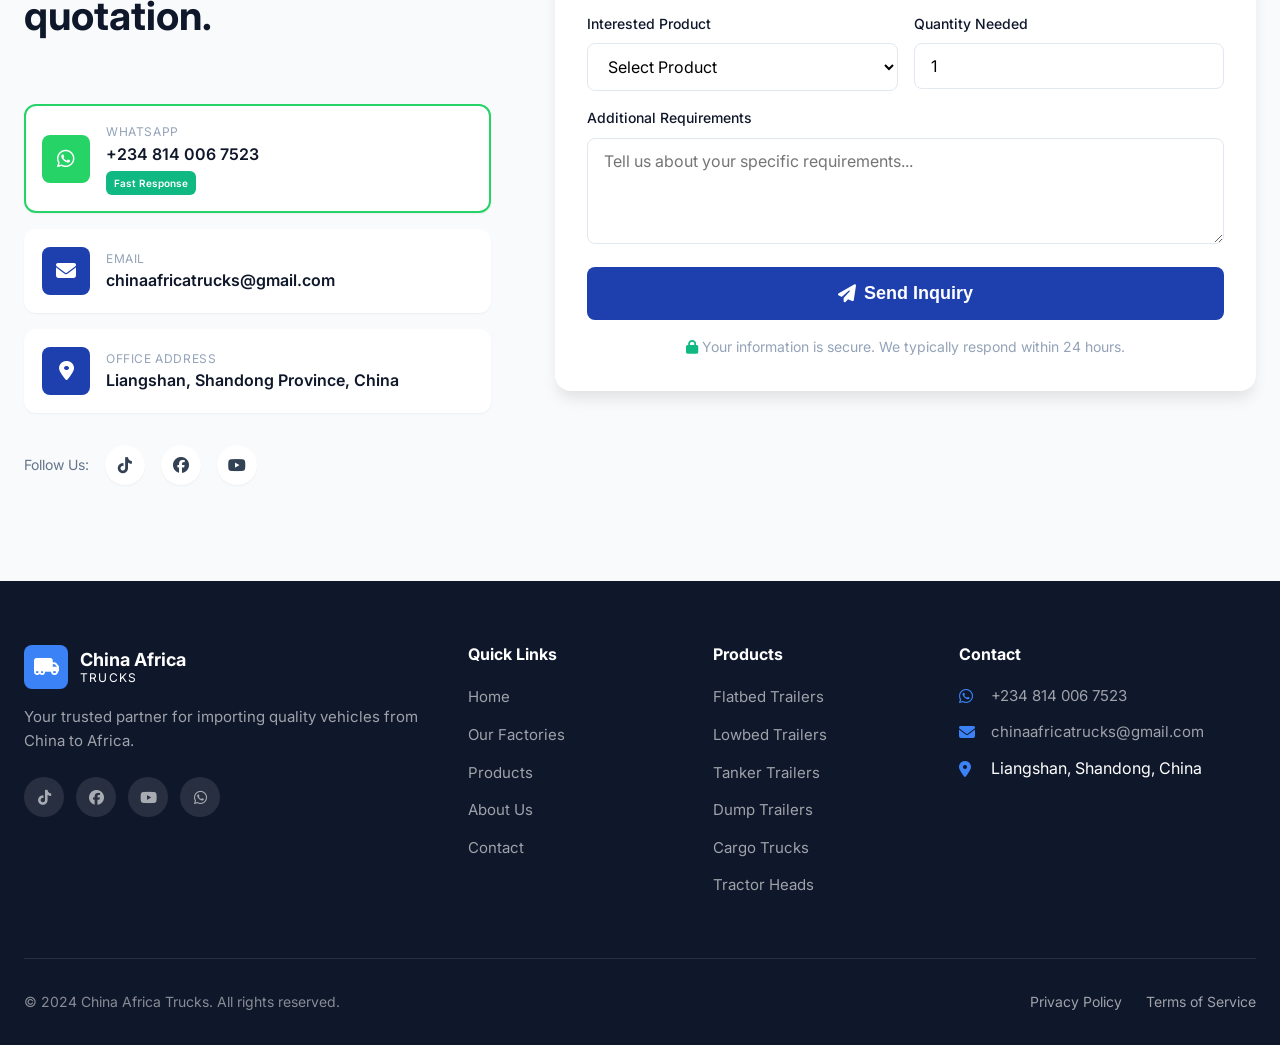
==== commit d14c29e9: "Download Tongya images locally and update website with real product photos" ====
--- a/index.html
+++ b/index.html
@@ -142,7 +142,7 @@
                 <article class="factory-card featured">
                 <div class="factory-image">
                     <div class="factory-badge">Exclusive Partner</div>
-                    <img src="http://www.chinatongya.com/uploads/image/20230801/1690873620.jpg" alt="Tongya Heavy Industry Factory" loading="lazy">
+                    <img src="assets/images/tongya-factory.jpg" alt="Tongya Heavy Industry Factory" loading="lazy">
                 </div>
                     <div class="factory-content">
                         <div class="factory-meta">
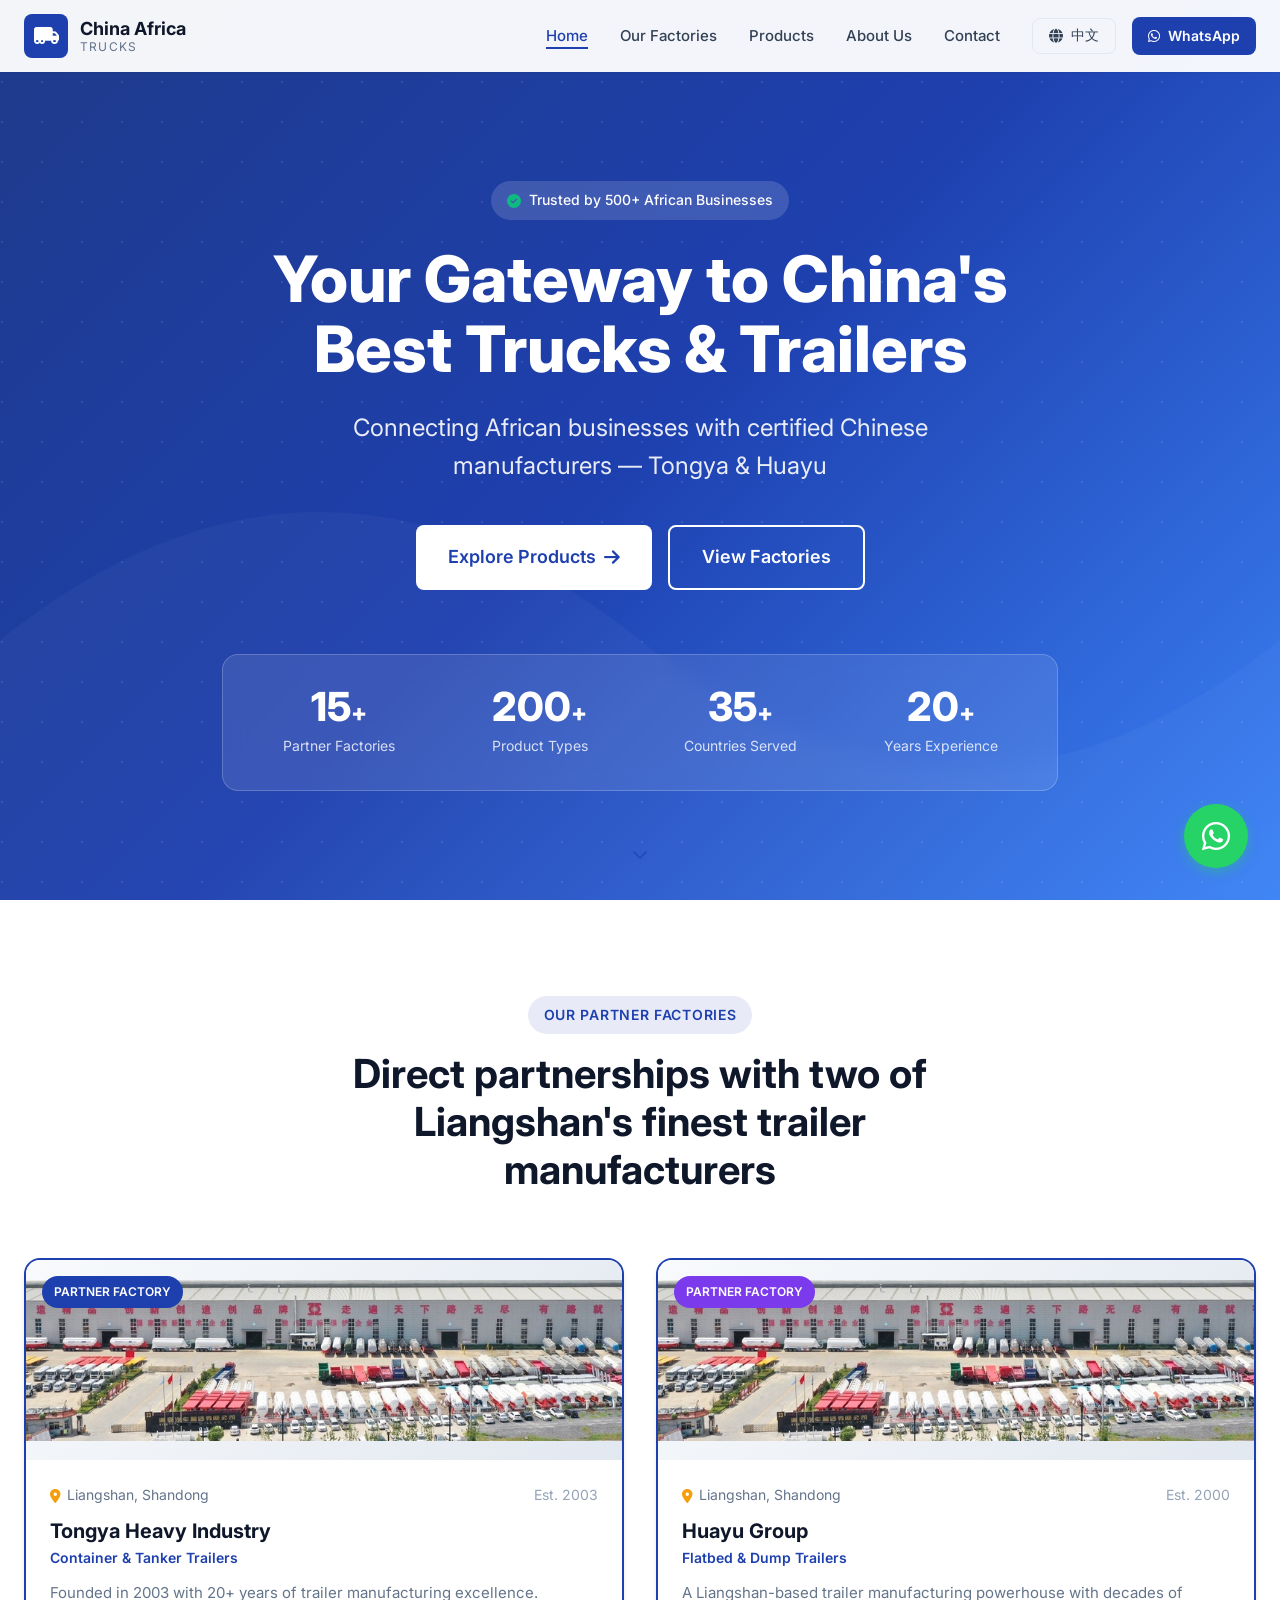
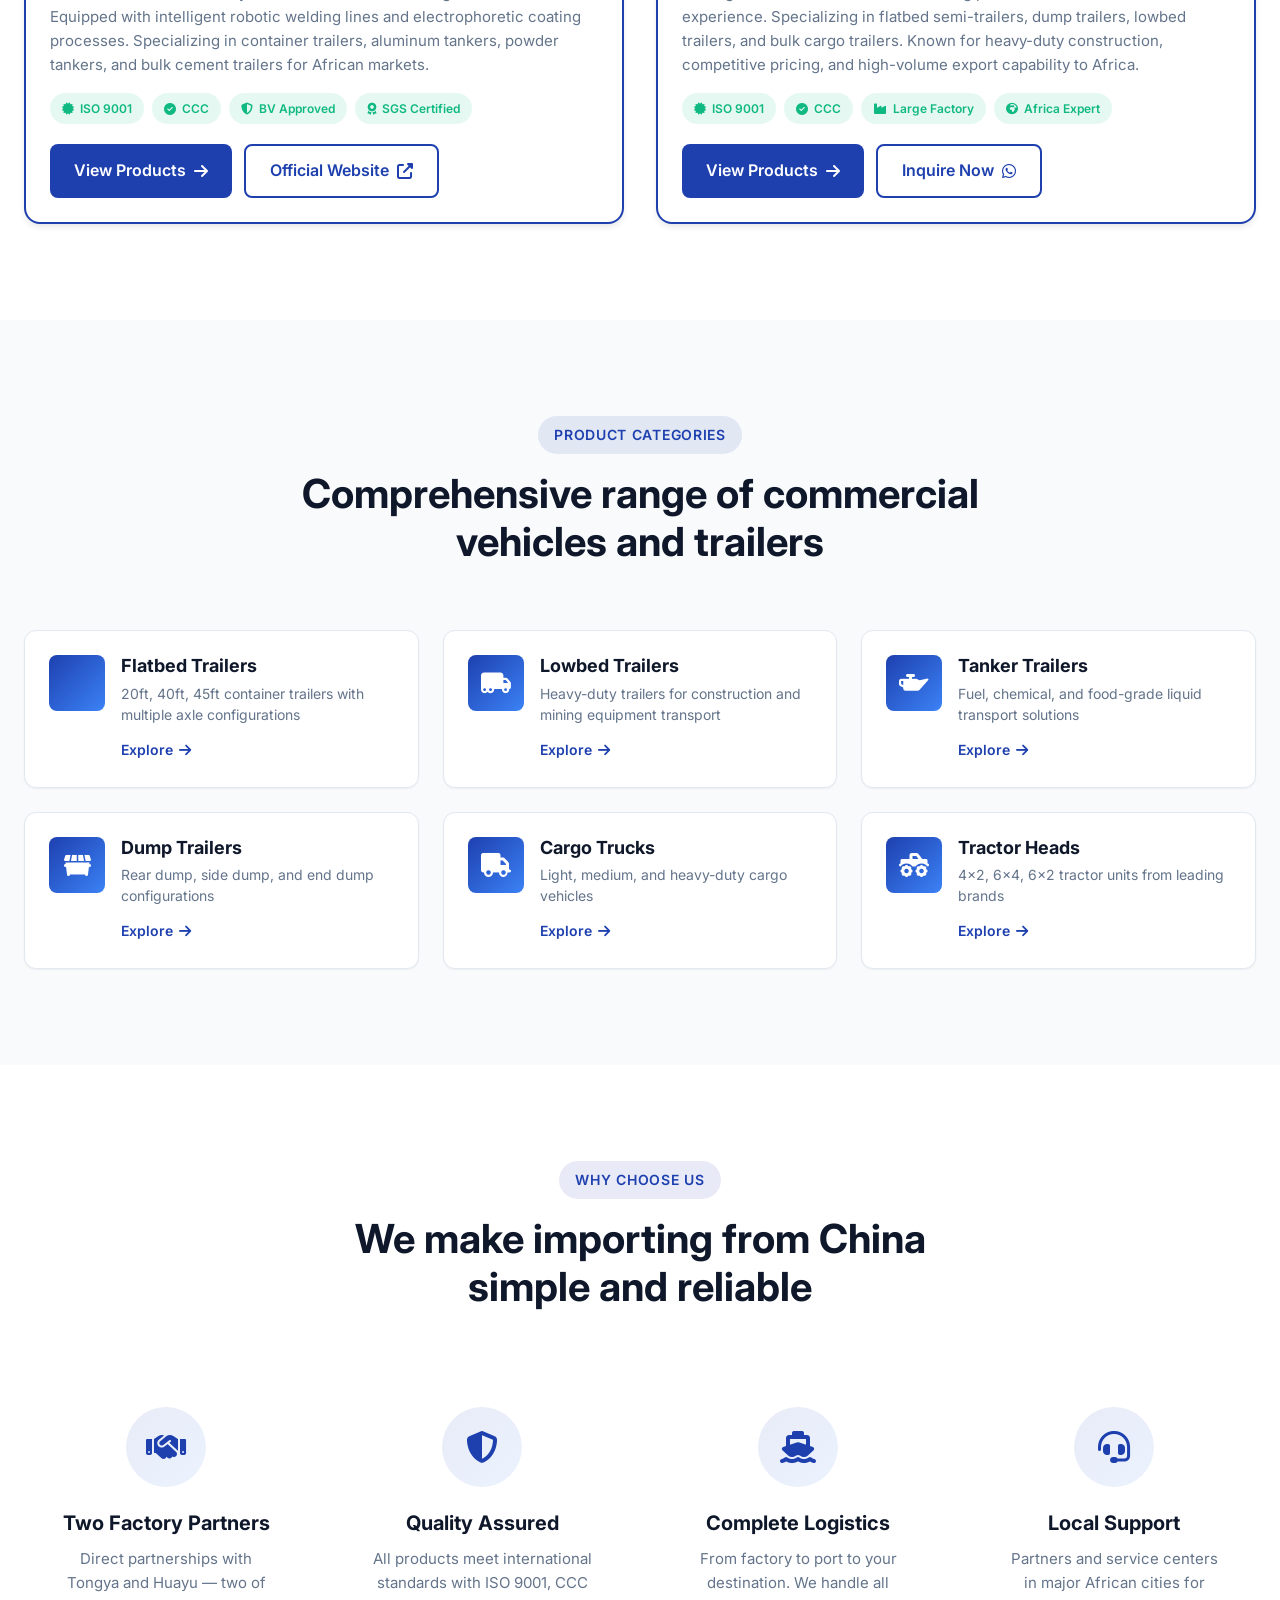
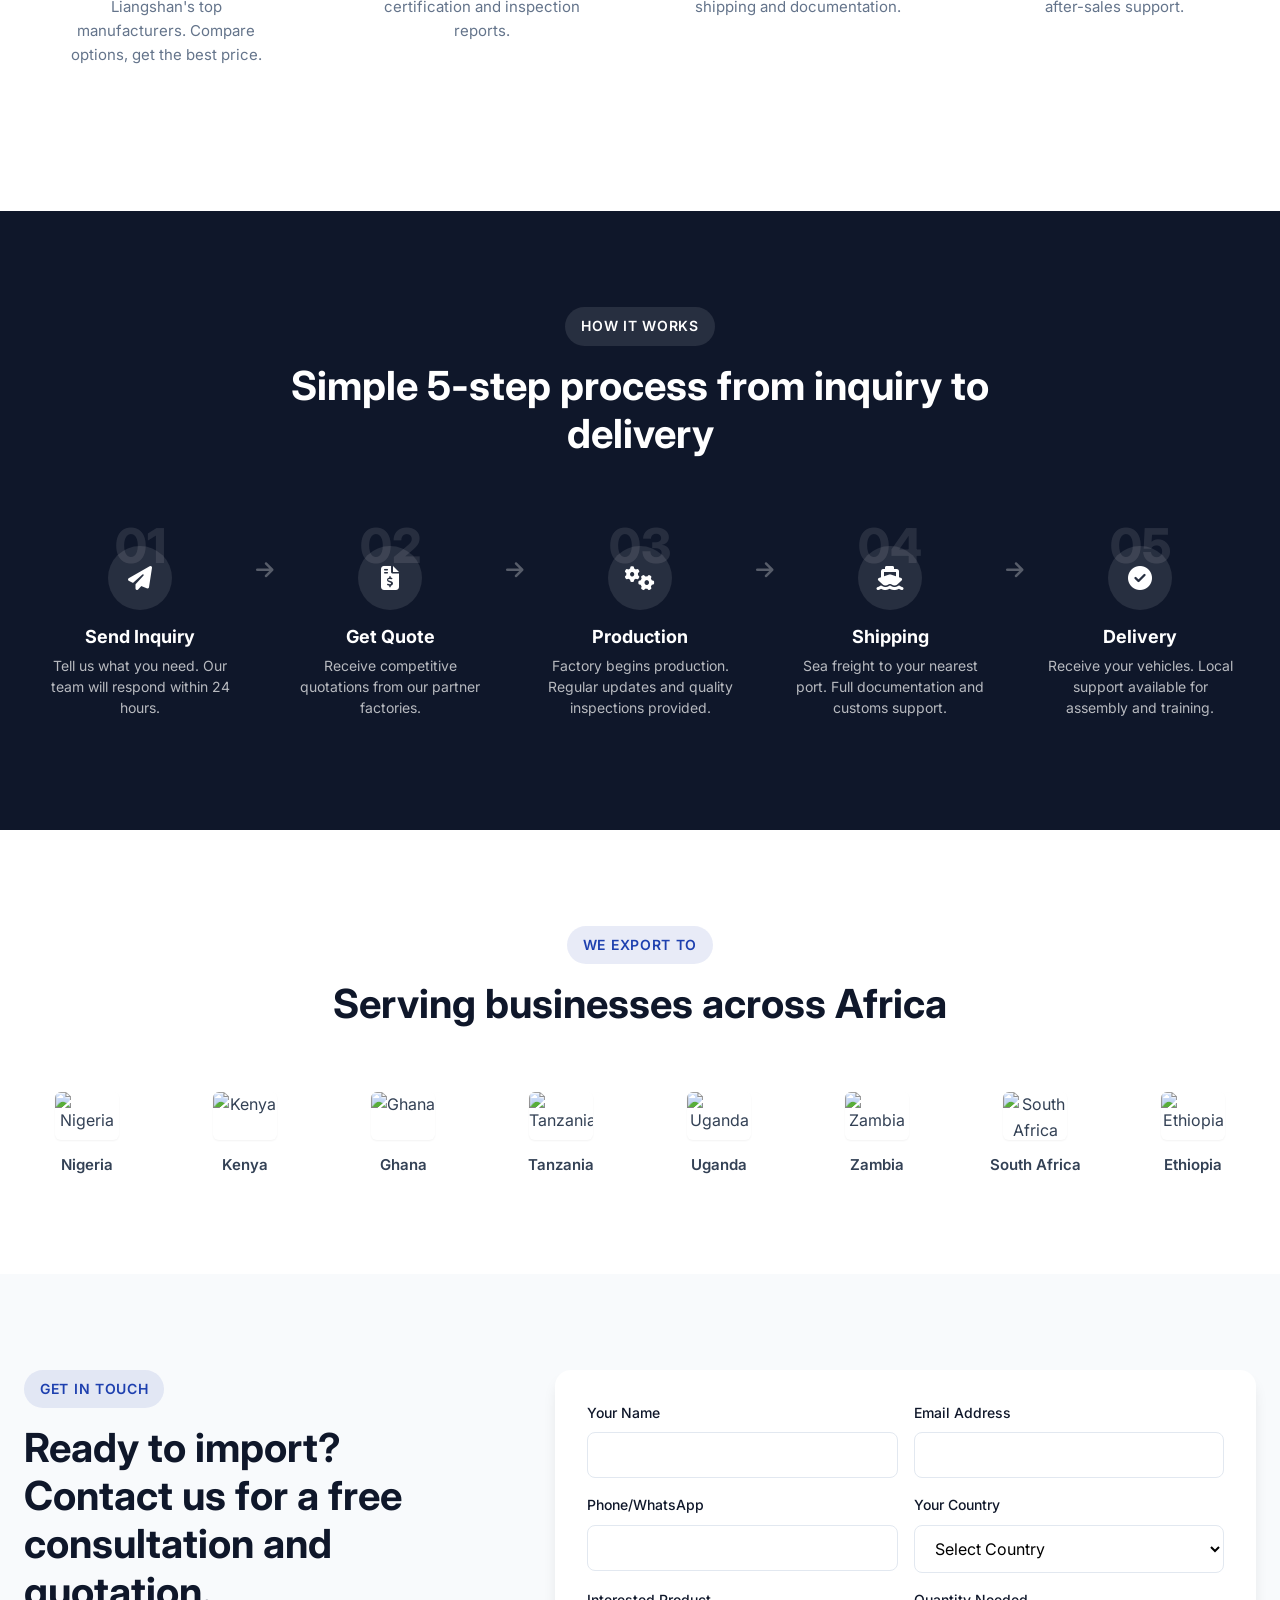
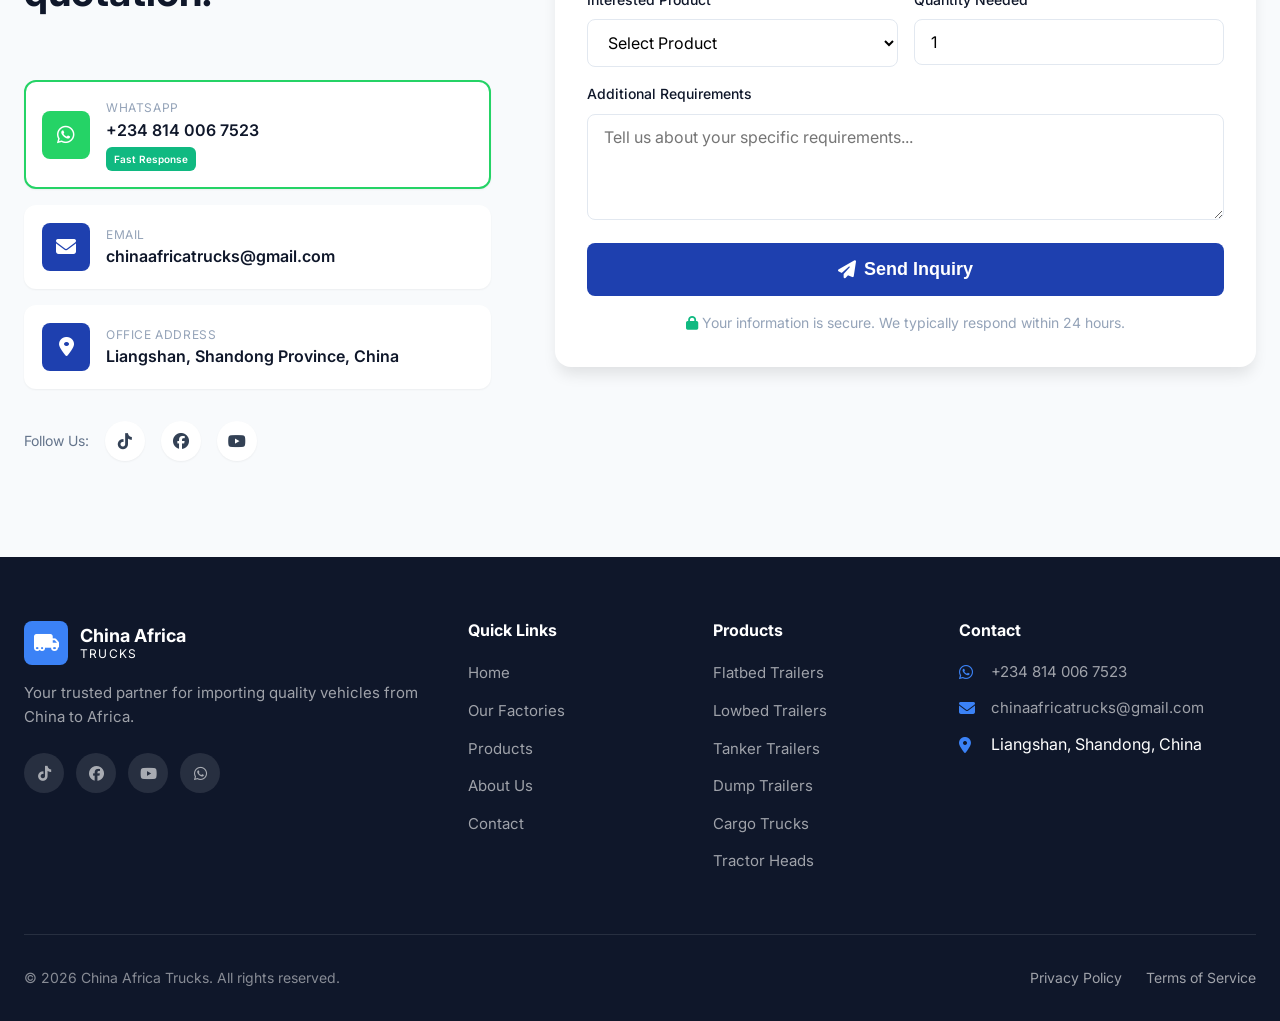
==== commit 966dcee7: "feat: Add Huayu Group, refresh Tongya content, mobile optimization - Add Liangshan Huayu Group as se" ====
--- a/index.html
+++ b/index.html
@@ -88,7 +88,7 @@
                     Your Gateway to China's Best Trucks & Trailers
                 </h1>
                 <p class="hero-subtitle" data-i18n="hero.subtitle">
-                    Connecting African businesses with certified Chinese manufacturers
+                    Connecting African businesses with certified Chinese manufacturers — Tongya & Huayu
                 </p>
                 <div class="hero-cta">
                     <a href="#products" class="btn btn-primary btn-lg">
@@ -131,17 +131,17 @@
     <section id="factories" class="factories section">
         <div class="container">
             <div class="section-header">
-                <span class="section-tag" data-i18n="factories.title">Our Manufacturing Partner</span>
+                <span class="section-tag" data-i18n="factories.title">Our Partner Factories</span>
                 <h2 class="section-title" data-i18n="factories.subtitle">
-                    Exclusive partnership with Tongya Heavy Industry for quality assurance
+                    Direct partnerships with two of Liangshan's finest trailer manufacturers
                 </h2>
             </div>
             
             <div class="factories-grid">
-                <!-- Tongya Heavy Industry - Exclusive Partner -->
+                <!-- Tongya Heavy Industry -->
                 <article class="factory-card featured">
                 <div class="factory-image">
-                    <div class="factory-badge">Exclusive Partner</div>
+                    <div class="factory-badge">Partner Factory</div>
                     <img src="assets/images/tongya-factory.jpg" alt="Tongya Heavy Industry Factory" loading="lazy">
                 </div>
                     <div class="factory-content">
@@ -153,9 +153,9 @@
                             <span class="factory-year" data-i18n="factories.tongya.established">Est. 2003</span>
                         </div>
                         <h3 class="factory-name" data-i18n="factories.tongya.name">Tongya Heavy Industry</h3>
-                        <p class="factory-specialty" data-i18n="factories.tongya.specialty">Semi Trailers & Tankers</p>
+                        <p class="factory-specialty" data-i18n="factories.tongya.specialty">Container & Tanker Trailers</p>
                         <p class="factory-description" data-i18n="factories.tongya.description">
-                            Our exclusive manufacturing partner with 20+ years of experience. Specializing in flatbed trailers, lowbed trailers, fuel tankers, and dump trailers. We work directly with Tongya to ensure consistent quality and reliable delivery for African markets.
+                            Founded in 2003 with 20+ years of trailer manufacturing excellence. Equipped with intelligent robotic welding lines and electrophoretic coating processes. Specializing in container trailers, aluminum tankers, powder tankers, and bulk cement trailers for African markets.
                         </p>
                         <div class="factory-certifications">
                             <span class="cert-badge">
@@ -176,24 +176,67 @@
                             </span>
                         </div>
                         <div class="factory-actions">
-                            <a href="/factories/tongya.html" class="btn btn-primary">
+                            <a href="factories/tongya.html" class="btn btn-primary">
                                 <span>View Products</span>
                                 <i class="fas fa-arrow-right"></i>
                             </a>
-                            <a href="http://www.chinatongya.com/" target="_blank" class="btn btn-outline">
+                            <a href="http://www.chinatongya.com/" target="_blank" rel="noopener" class="btn btn-outline">
                                 <span>Official Website</span>
                                 <i class="fas fa-external-link-alt"></i>
                             </a>
                         </div>
                     </div>
                 </article>
-            </div>
-            
-            <div class="factories-footer">
-                <p class="factories-note" style="text-align: center; color: var(--text-light); font-size: 0.9375rem; max-width: 600px; margin: 0 auto;">
-                    <i class="fas fa-info-circle" style="color: var(--primary); margin-right: 0.5rem;"></i>
-                    We focus exclusively on Tongya Heavy Industry to ensure consistent quality control and reliable supply chain for our African clients.
-                </p>
+
+                <!-- Huayu Group -->
+                <article class="factory-card featured">
+                <div class="factory-image">
+                    <div class="factory-badge" style="background: #7c3aed;">Partner Factory</div>
+                    <img src="assets/images/tongya-factory.jpg" alt="Huayu Group Factory" loading="lazy">
+                </div>
+                    <div class="factory-content">
+                        <div class="factory-meta">
+                            <span class="factory-location">
+                                <i class="fas fa-map-marker-alt"></i>
+                                <span data-i18n="factories.huayu.location">Liangshan, Shandong</span>
+                            </span>
+                            <span class="factory-year" data-i18n="factories.huayu.established">Est. 2000</span>
+                        </div>
+                        <h3 class="factory-name" data-i18n="factories.huayu.name">Huayu Group</h3>
+                        <p class="factory-specialty" data-i18n="factories.huayu.specialty">Flatbed & Dump Trailers</p>
+                        <p class="factory-description" data-i18n="factories.huayu.description">
+                            A Liangshan-based trailer manufacturing powerhouse with decades of experience. Specializing in flatbed semi-trailers, dump trailers, lowbed trailers, and bulk cargo trailers. Known for heavy-duty construction, competitive pricing, and high-volume export capability to Africa.
+                        </p>
+                        <div class="factory-certifications">
+                            <span class="cert-badge">
+                                <i class="fas fa-certificate"></i>
+                                ISO 9001
+                            </span>
+                            <span class="cert-badge">
+                                <i class="fas fa-check-circle"></i>
+                                CCC
+                            </span>
+                            <span class="cert-badge">
+                                <i class="fas fa-industry"></i>
+                                Large Factory
+                            </span>
+                            <span class="cert-badge">
+                                <i class="fas fa-globe-africa"></i>
+                                Africa Expert
+                            </span>
+                        </div>
+                        <div class="factory-actions">
+                            <a href="factories/huayu.html" class="btn btn-primary">
+                                <span>View Products</span>
+                                <i class="fas fa-arrow-right"></i>
+                            </a>
+                            <a href="https://wa.me/2348140067523" target="_blank" rel="noopener" class="btn btn-outline">
+                                <span>Inquire Now</span>
+                                <i class="fab fa-whatsapp"></i>
+                            </a>
+                        </div>
+                    </div>
+                </article>
             </div>
         </div>
     </section>
@@ -544,7 +587,7 @@
                         <a href="https://tiktok.com/@ChinaAfricaTrucks" target="_blank" aria-label="TikTok">
                             <i class="fab fa-tiktok"></i>
                         </a>
-                        <a href="#" target="_blank" aria-label="Facebook">
+                        <a href="https://facebook.com/ChinaAfricaTrucks" target="_blank" aria-label="Facebook">
                             <i class="fab fa-facebook"></i>
                         </a>
                         <a href="#" target="_blank" aria-label="YouTube">
@@ -649,7 +692,7 @@
                         <a href="https://tiktok.com/@ChinaAfricaTrucks" target="_blank" aria-label="TikTok">
                             <i class="fab fa-tiktok"></i>
                         </a>
-                        <a href="#" target="_blank" aria-label="Facebook">
+                        <a href="https://facebook.com/ChinaAfricaTrucks" target="_blank" aria-label="Facebook">
                             <i class="fab fa-facebook"></i>
                         </a>
                         <a href="#" target="_blank" aria-label="YouTube">
@@ -704,7 +747,7 @@
             </div>
 
             <div class="footer-bottom">
-                <p data-i18n="footer.copyright">© 2024 China Africa Trucks. All rights reserved.</p>
+                <p data-i18n="footer.copyright">© 2026 China Africa Trucks. All rights reserved.</p>
                 <div class="footer-legal">
                     <a href="#">Privacy Policy</a>
                     <a href="#">Terms of Service</a>
--- a/css/style.css
+++ b/css/style.css
@@ -1286,7 +1286,19 @@
 
 @media (max-width: 768px) {
     :root {
-        --section-padding: 4rem;
+        --section-padding: 3rem;
+    }
+    
+    html {
+        font-size: 15px;
+    }
+    
+    h1 { font-size: 2rem !important; }
+    h2 { font-size: 1.625rem !important; }
+    .section-title { font-size: 1.625rem !important; }
+    
+    .section-header {
+        margin-bottom: 2rem;
     }
     
     .nav-menu {
@@ -1311,14 +1323,15 @@
     
     .nav-links {
         flex-direction: column;
-        gap: 1rem;
+        gap: 0.5rem;
         width: 100%;
     }
     
     .nav-links a {
         display: block;
-        padding: 0.75rem 0;
+        padding: 0.875rem 0;
         font-size: 1.125rem;
+        min-height: 44px;
     }
     
     .dropdown-menu {
@@ -1343,6 +1356,19 @@
         display: flex;
     }
     
+    .hero {
+        min-height: auto;
+        padding: 6rem 0 4rem;
+    }
+    
+    .hero-title {
+        font-size: 2rem !important;
+    }
+    
+    .hero-subtitle {
+        font-size: 1rem !important;
+    }
+    
     .hero-stats {
         grid-template-columns: repeat(2, 1fr);
         gap: 1rem;
@@ -1356,14 +1382,51 @@
     .hero-cta {
         flex-direction: column;
         width: 100%;
+        gap: 0.75rem;
     }
     
     .hero-cta .btn {
         width: 100%;
+        justify-content: center;
+    }
+    
+    .factories-grid {
+        grid-template-columns: 1fr;
+        gap: 1.5rem;
+    }
+    
+    .factory-card {
+        max-width: 100%;
+    }
+    
+    .factory-actions {
+        flex-direction: column;
+    }
+    
+    .factory-actions .btn {
+        width: 100%;
+        text-align: center;
+        justify-content: center;
+    }
+    
+    .categories-grid {
+        grid-template-columns: 1fr;
+        gap: 1rem;
+    }
+    
+    .features-grid {
+        grid-template-columns: 1fr;
+        gap: 1.5rem;
+    }
+    
+    .markets-grid {
+        grid-template-columns: repeat(4, 1fr);
+        gap: 1rem;
     }
     
     .process-steps {
         flex-direction: column;
+        gap: 0.5rem;
     }
     
     .process-step {
@@ -1372,11 +1435,21 @@
     
     .process-connector {
         transform: rotate(90deg);
-        padding: 0;
+        padding: 0.5rem 0;
+    }
+    
+    .contact-wrapper {
+        grid-template-columns: 1fr;
+        gap: 2rem;
     }
     
     .form-row {
         grid-template-columns: 1fr;
+    }
+    
+    input, select, textarea {
+        font-size: 16px !important;
+        min-height: 44px;
     }
     
     .footer-grid {
@@ -1401,6 +1474,11 @@
     .whatsapp-tooltip {
         display: none;
     }
+    
+    .btn-lg {
+        padding: 0.875rem 1.5rem;
+        font-size: 1rem;
+    }
 }
 
 @media (max-width: 480px) {
@@ -1422,6 +1500,26 @@
     
     .factory-actions .btn {
         width: 100%;
+    }
+    
+    .markets-grid {
+        grid-template-columns: repeat(2, 1fr);
+    }
+    
+    .contact-methods {
+        gap: 0.75rem;
+    }
+    
+    .features-grid {
+        grid-template-columns: 1fr;
+    }
+    
+    .section {
+        padding: var(--section-padding) 0;
+    }
+    
+    .container {
+        padding: 0 1rem;
     }
 }
 
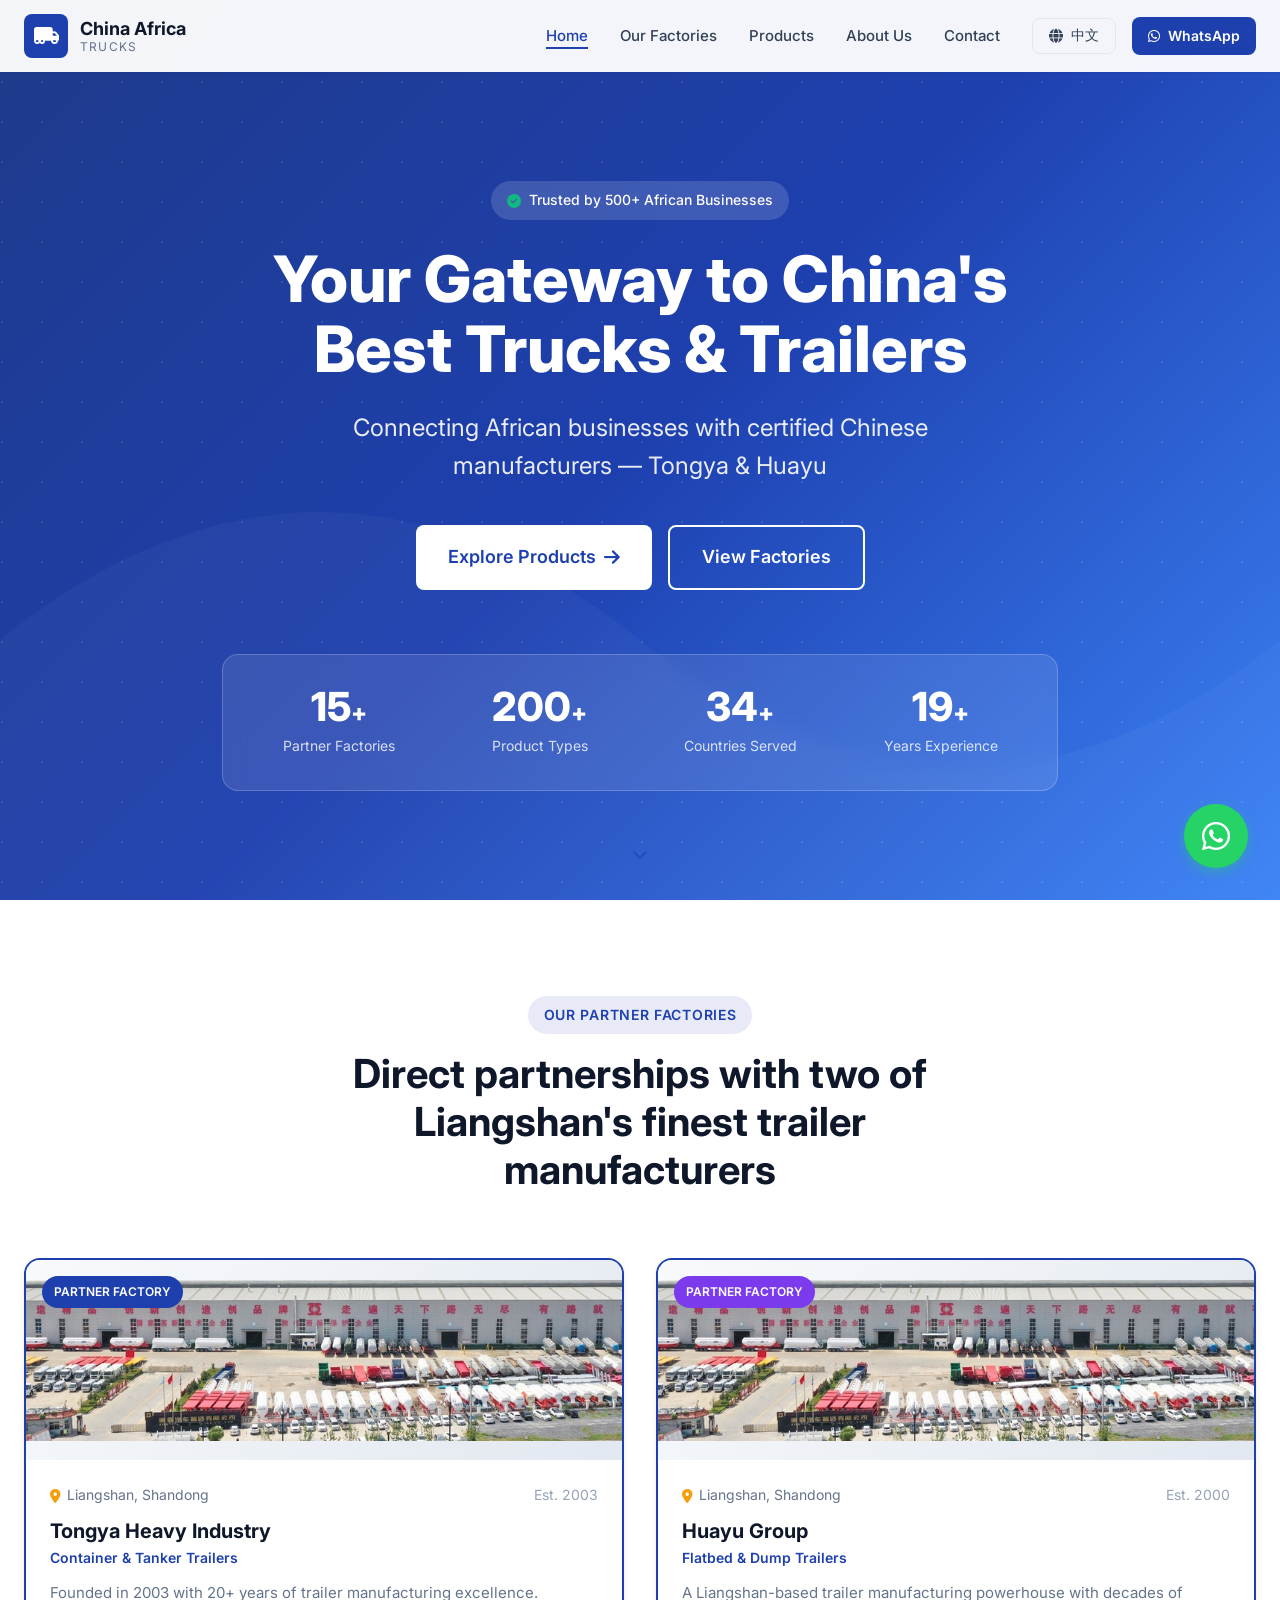
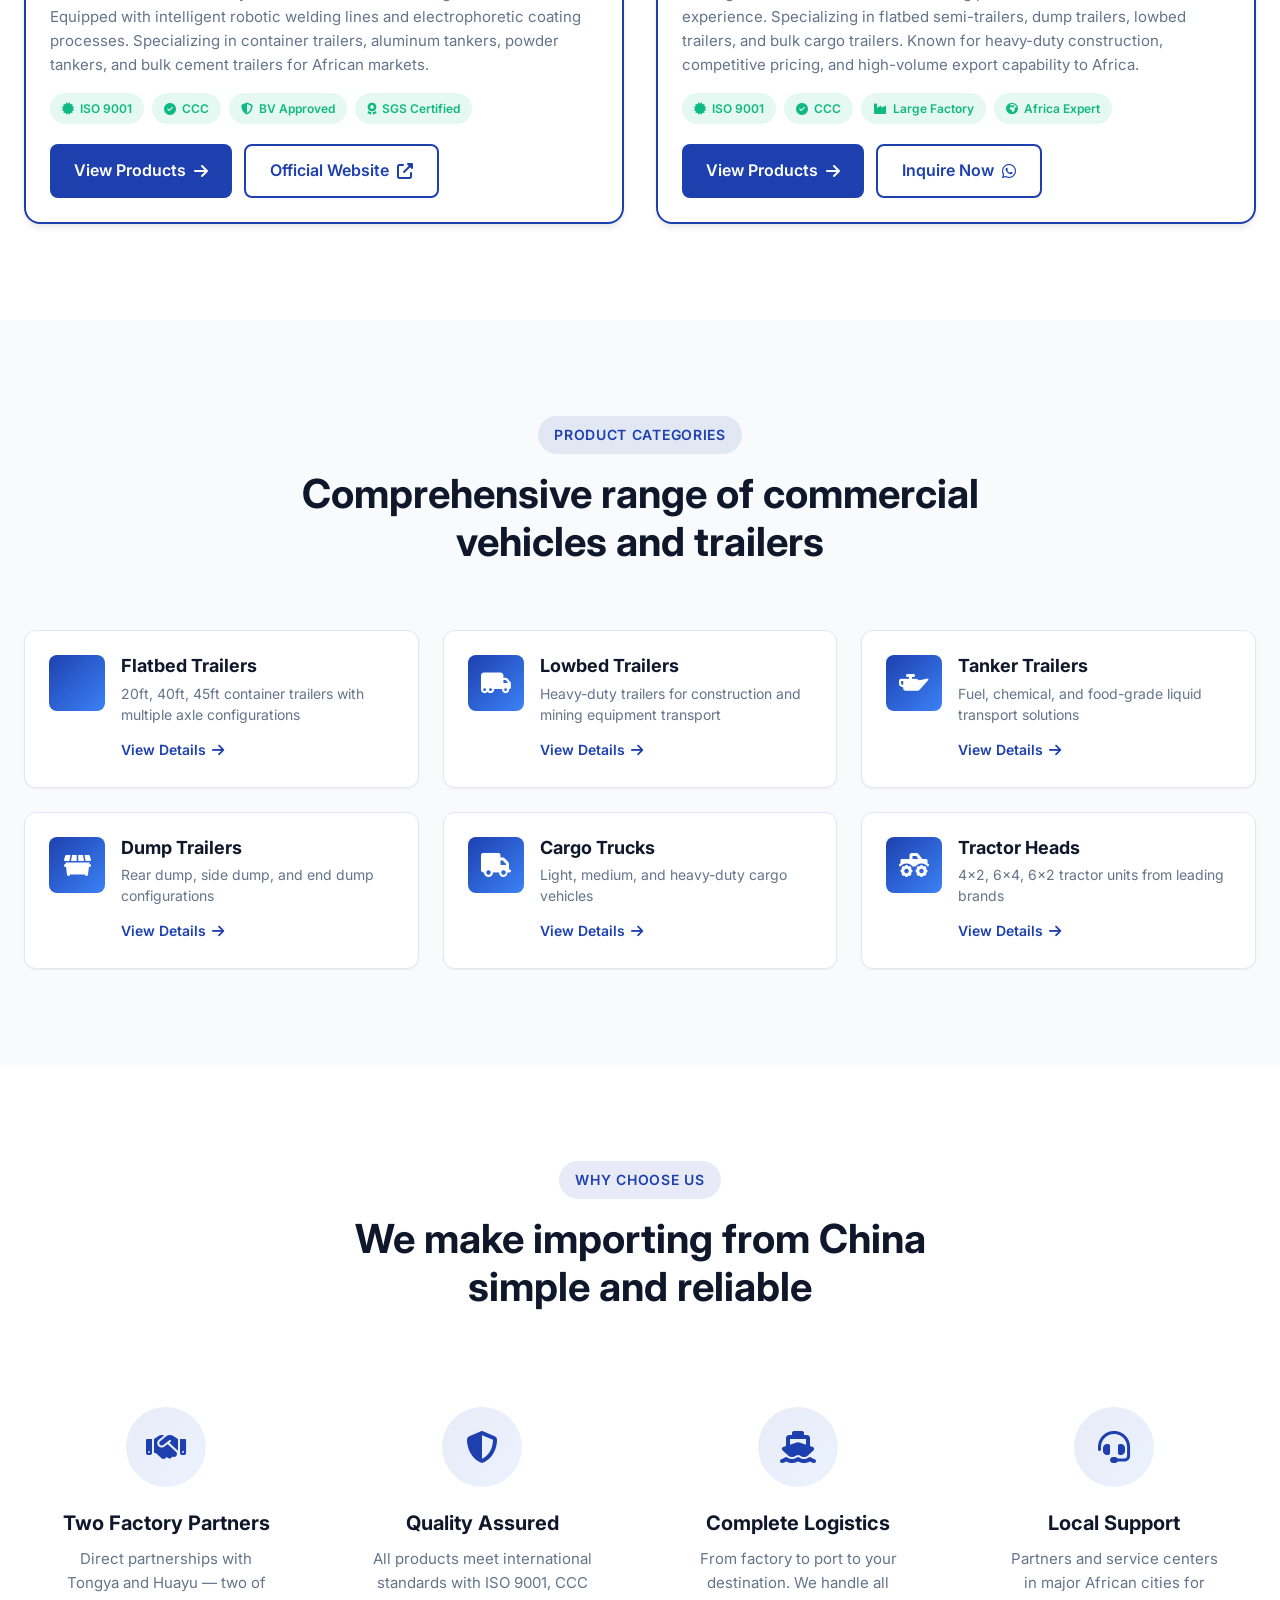
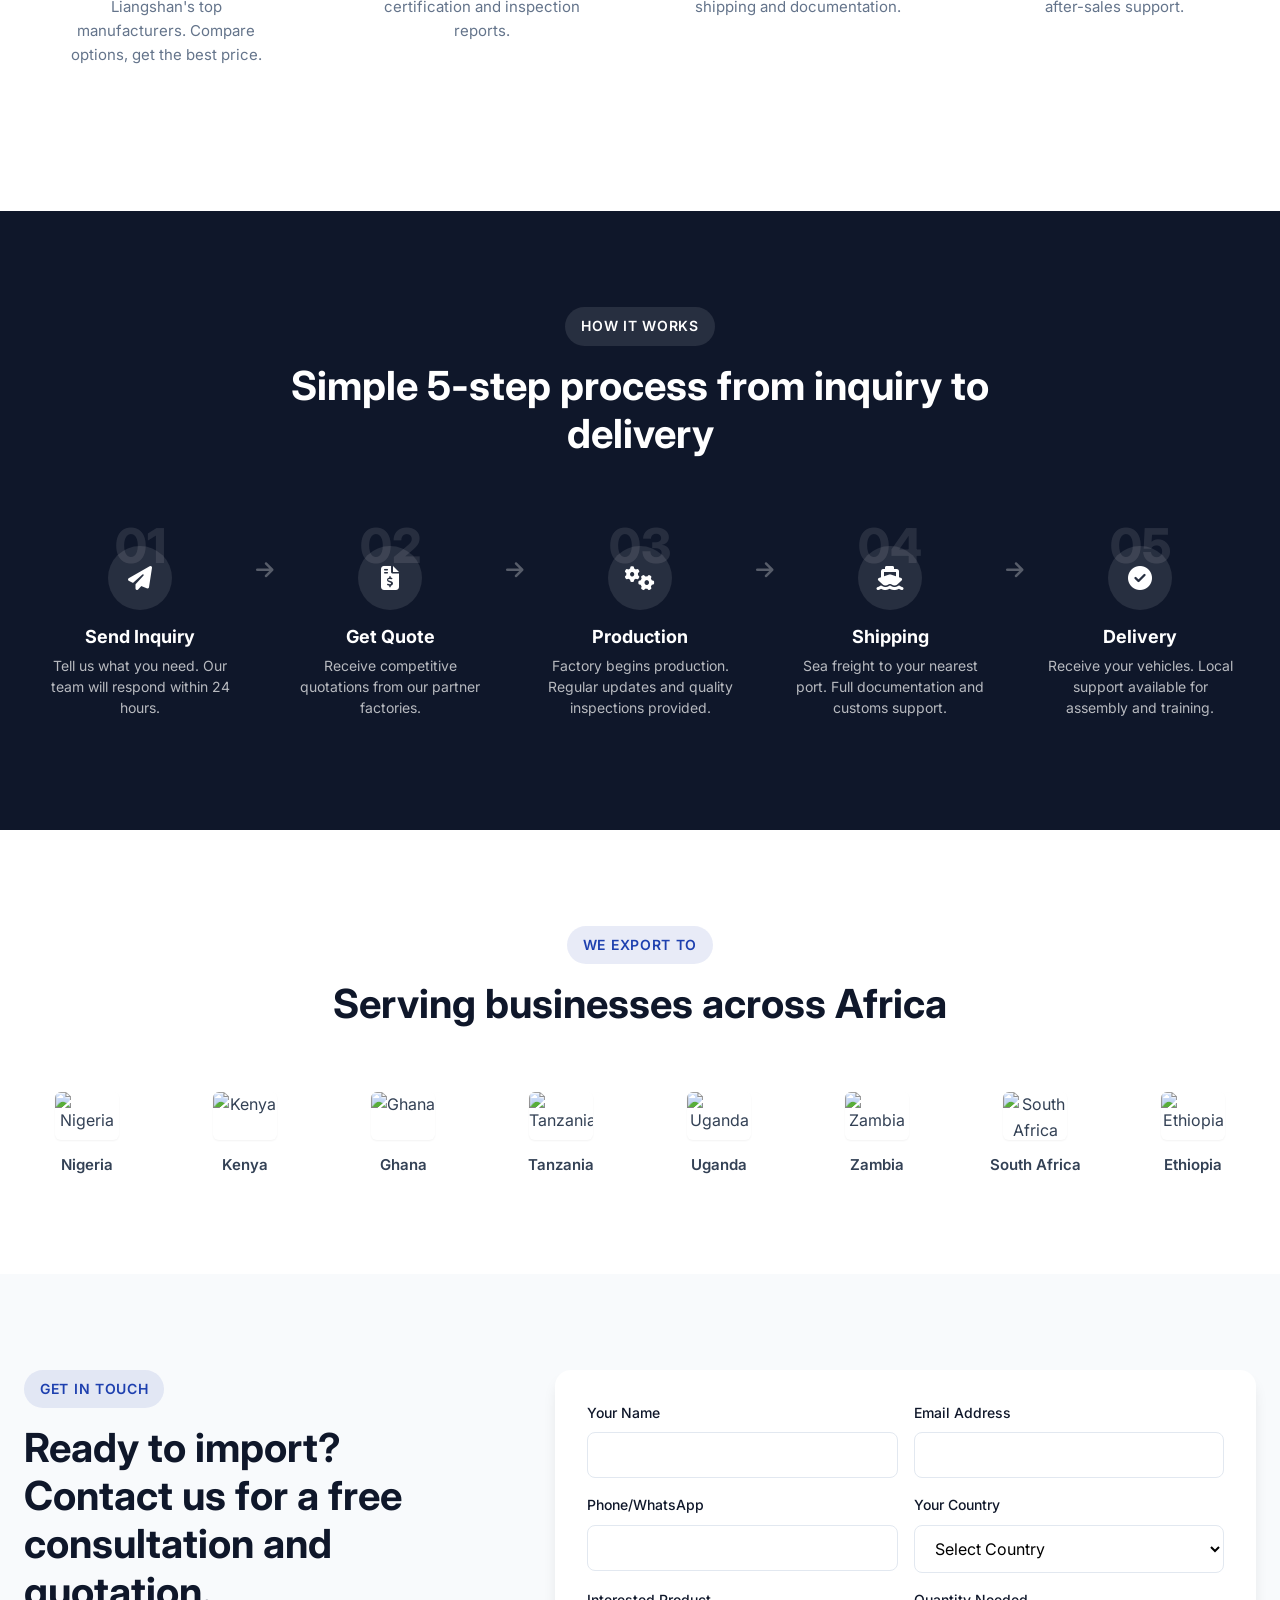
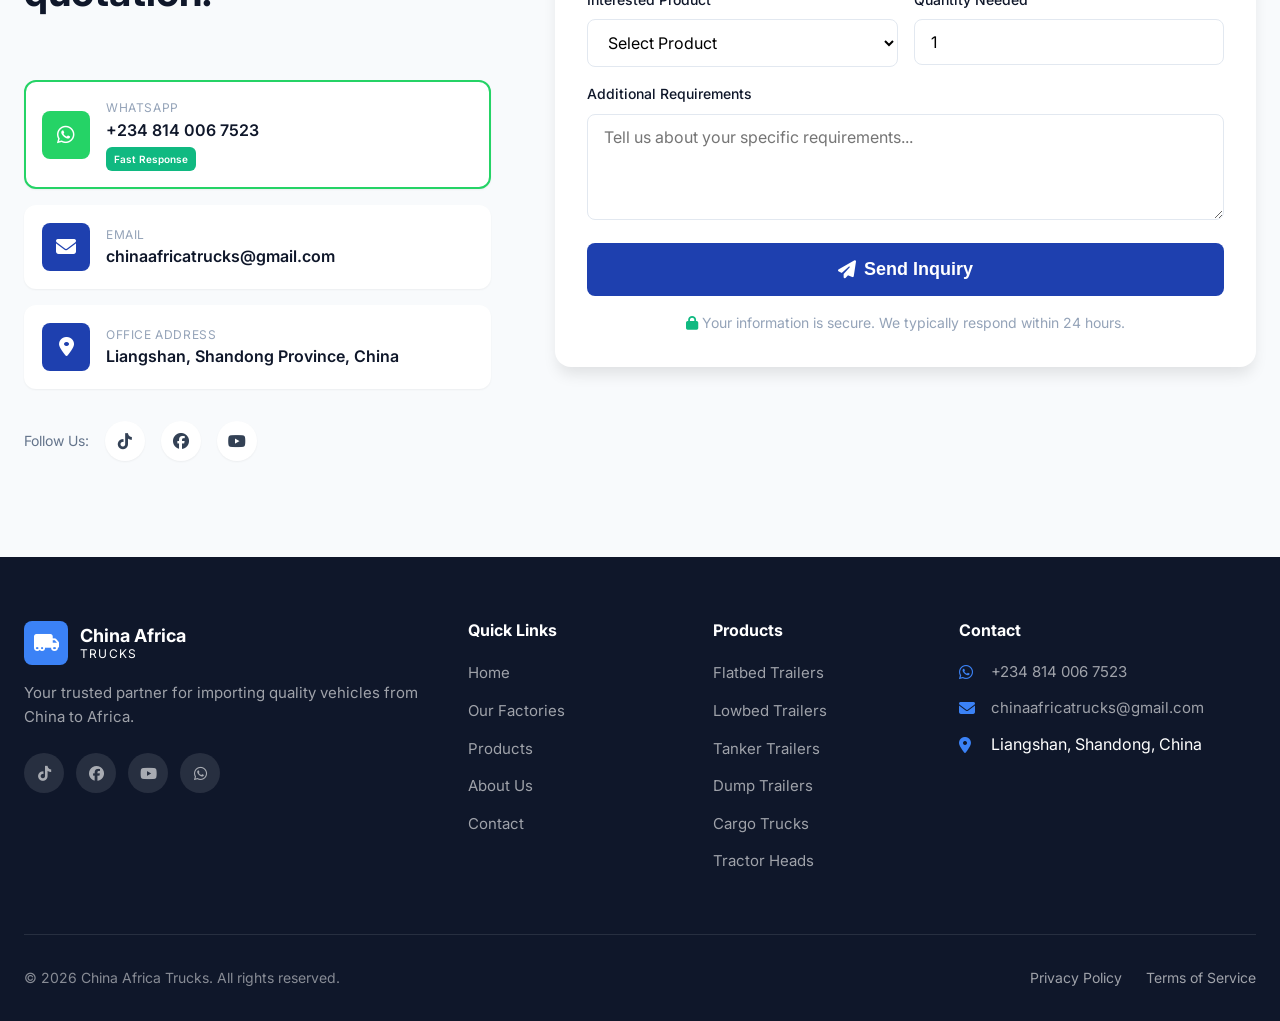
==== commit 3643a90a: "feat: Add 6 product detail pages + fix mobile nav menu - Create 6 standalone product detail pages wi" ====
--- a/index.html
+++ b/index.html
@@ -252,7 +252,7 @@
             </div>
             
             <div class="categories-grid">
-                <a href="#" class="category-card">
+                <a href="products/flatbed.html" class="category-card">
                     <div class="category-icon">
                         <i class="fas fa-truck-flatbed"></i>
                     </div>
@@ -260,7 +260,7 @@
                         <h3 data-i18n="categories.flatbed.name">Flatbed Trailers</h3>
                         <p data-i18n="categories.flatbed.description">20ft, 40ft, 45ft container trailers with multiple axle configurations</p>
                         <span class="category-link">
-                            Explore <i class="fas fa-arrow-right"></i>
+                            View Details <i class="fas fa-arrow-right"></i>
                         </span>
                     </div>
                     <div class="category-image">
@@ -268,7 +268,7 @@
                     </div>
                 </a>
 
-                <a href="#" class="category-card">
+                <a href="products/lowbed.html" class="category-card">
                     <div class="category-icon">
                         <i class="fas fa-truck-moving"></i>
                     </div>
@@ -276,7 +276,7 @@
                         <h3 data-i18n="categories.lowbed.name">Lowbed Trailers</h3>
                         <p data-i18n="categories.lowbed.description">Heavy-duty trailers for construction and mining equipment transport</p>
                         <span class="category-link">
-                            Explore <i class="fas fa-arrow-right"></i>
+                            View Details <i class="fas fa-arrow-right"></i>
                         </span>
                     </div>
                     <div class="category-image">
@@ -284,7 +284,7 @@
                     </div>
                 </a>
 
-                <a href="#" class="category-card">
+                <a href="products/tanker.html" class="category-card">
                     <div class="category-icon">
                         <i class="fas fa-oil-can"></i>
                     </div>
@@ -292,7 +292,7 @@
                         <h3 data-i18n="categories.tanker.name">Tanker Trailers</h3>
                         <p data-i18n="categories.tanker.description">Fuel, chemical, and food-grade liquid transport solutions</p>
                         <span class="category-link">
-                            Explore <i class="fas fa-arrow-right"></i>
+                            View Details <i class="fas fa-arrow-right"></i>
                         </span>
                     </div>
                     <div class="category-image">
@@ -300,7 +300,7 @@
                     </div>
                 </a>
 
-                <a href="#" class="category-card">
+                <a href="products/dump.html" class="category-card">
                     <div class="category-icon">
                         <i class="fas fa-dumpster"></i>
                     </div>
@@ -308,7 +308,7 @@
                         <h3 data-i18n="categories.dump.name">Dump Trailers</h3>
                         <p data-i18n="categories.dump.description">Rear dump, side dump, and end dump configurations</p>
                         <span class="category-link">
-                            Explore <i class="fas fa-arrow-right"></i>
+                            View Details <i class="fas fa-arrow-right"></i>
                         </span>
                     </div>
                     <div class="category-image">
@@ -316,7 +316,7 @@
                     </div>
                 </a>
 
-                <a href="#" class="category-card">
+                <a href="products/cargo.html" class="category-card">
                     <div class="category-icon">
                         <i class="fas fa-truck"></i>
                     </div>
@@ -324,7 +324,7 @@
                         <h3 data-i18n="categories.cargo.name">Cargo Trucks</h3>
                         <p data-i18n="categories.cargo.description">Light, medium, and heavy-duty cargo vehicles</p>
                         <span class="category-link">
-                            Explore <i class="fas fa-arrow-right"></i>
+                            View Details <i class="fas fa-arrow-right"></i>
                         </span>
                     </div>
                     <div class="category-image">
@@ -332,7 +332,7 @@
                     </div>
                 </a>
 
-                <a href="#" class="category-card">
+                <a href="products/tractor.html" class="category-card">
                     <div class="category-icon">
                         <i class="fas fa-truck-monster"></i>
                     </div>
@@ -340,7 +340,7 @@
                         <h3 data-i18n="categories.tractor.name">Tractor Heads</h3>
                         <p data-i18n="categories.tractor.description">4x2, 6x4, 6x2 tractor units from leading brands</p>
                         <span class="category-link">
-                            Explore <i class="fas fa-arrow-right"></i>
+                            View Details <i class="fas fa-arrow-right"></i>
                         </span>
                     </div>
                     <div class="category-image">
--- a/css/style.css
+++ b/css/style.css
@@ -1307,18 +1307,25 @@
         left: 0;
         right: 0;
         bottom: 0;
+        height: calc(100dvh - 72px);
         background: white;
         flex-direction: column;
+        justify-content: flex-start;
         padding: 2rem;
         transform: translateX(100%);
-        transition: transform var(--transition-base);
+        transition: transform 0.3s cubic-bezier(0.4, 0, 0.2, 1);
         overflow-y: auto;
-        display: none;
+        -webkit-overflow-scrolling: touch;
+        display: flex;
+        z-index: 999;
     }
     
     .nav-menu.active {
-        display: flex;
         transform: translateX(0);
+    }
+    
+    body.menu-open {
+        overflow: hidden;
     }
     
     .nav-links {
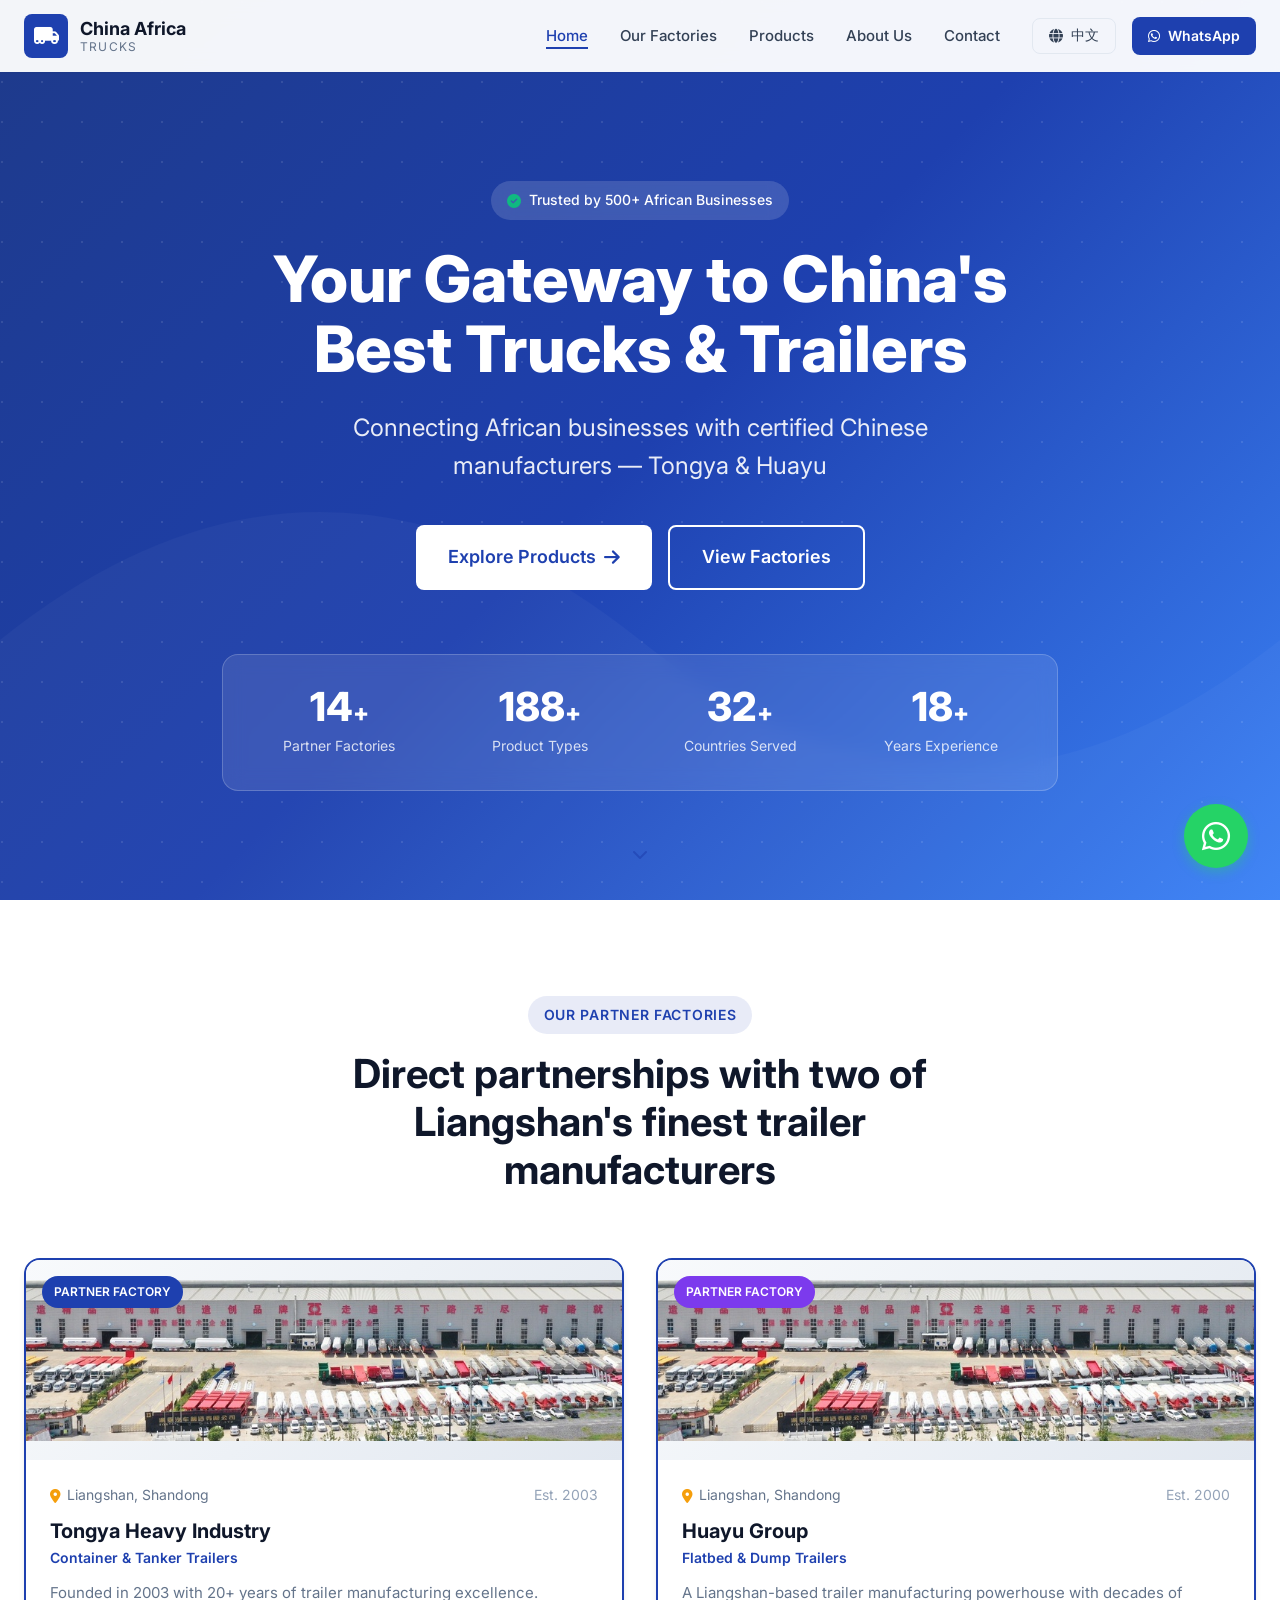
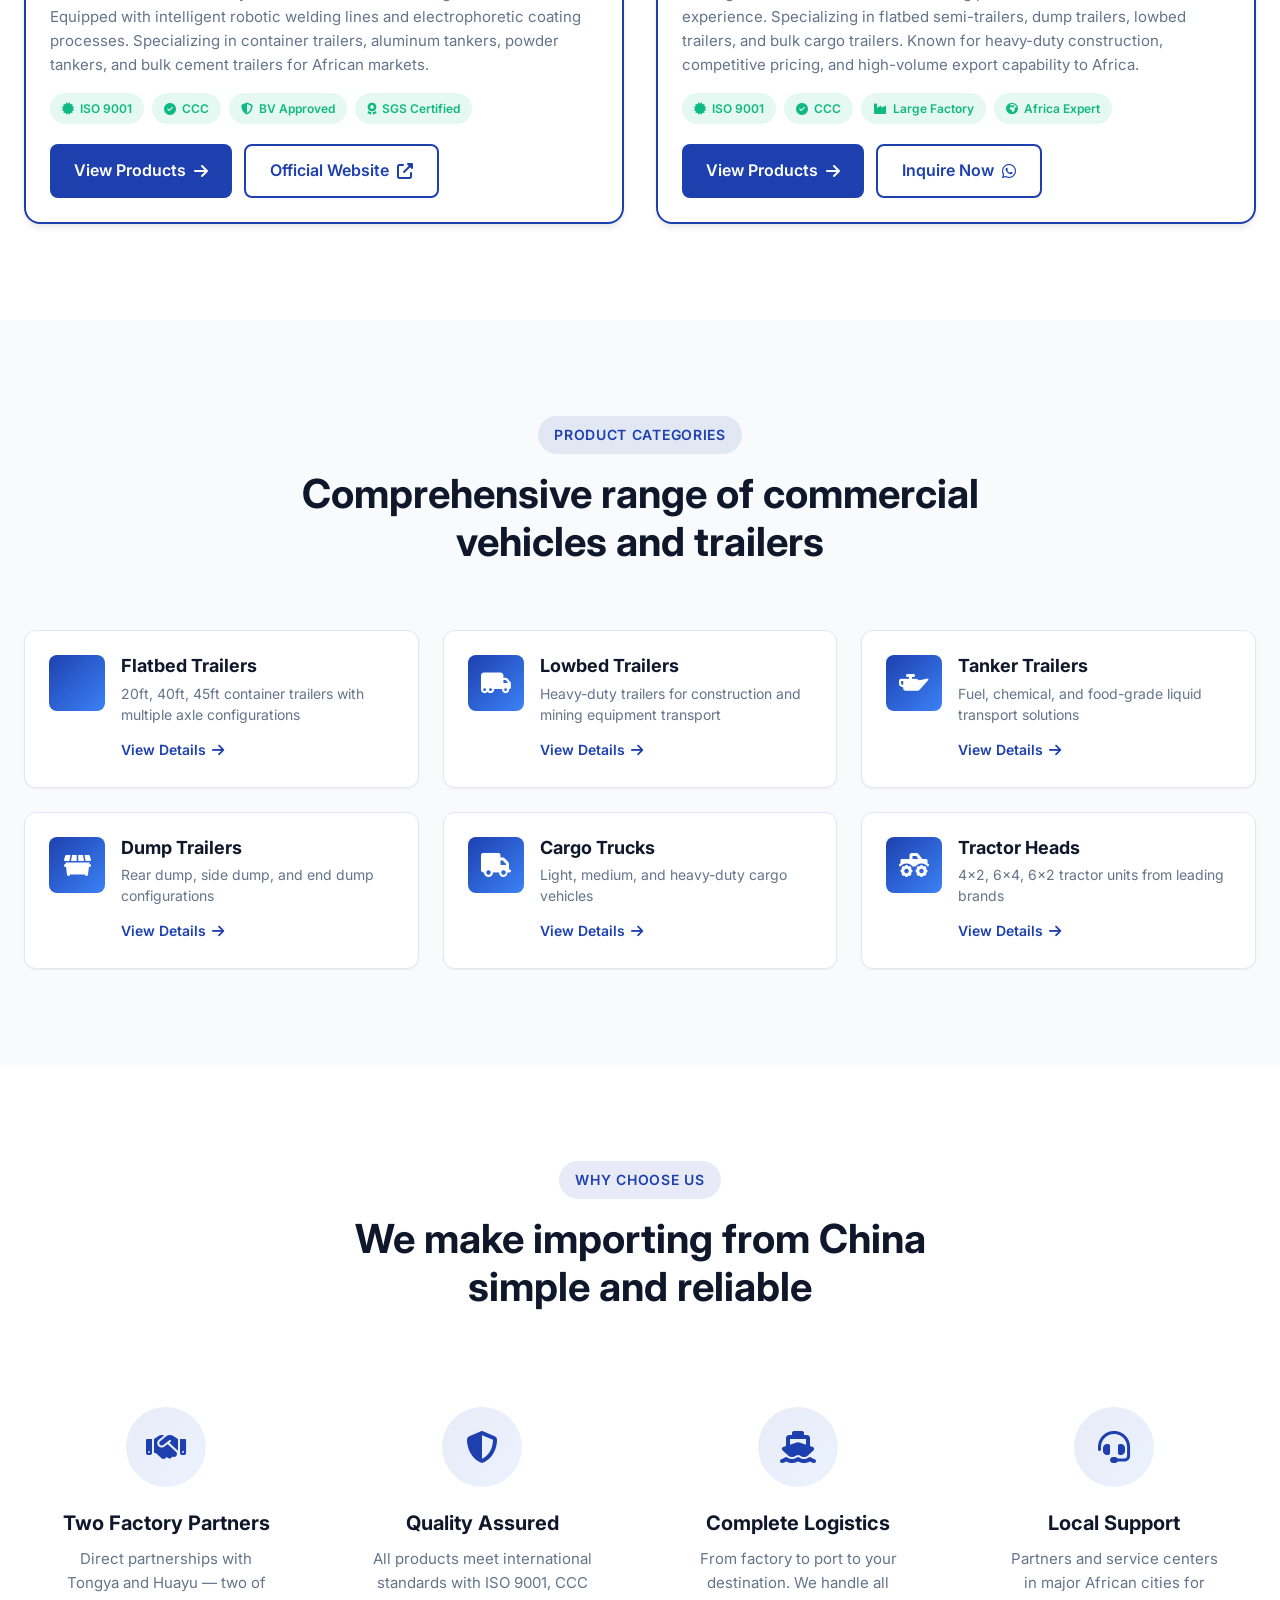
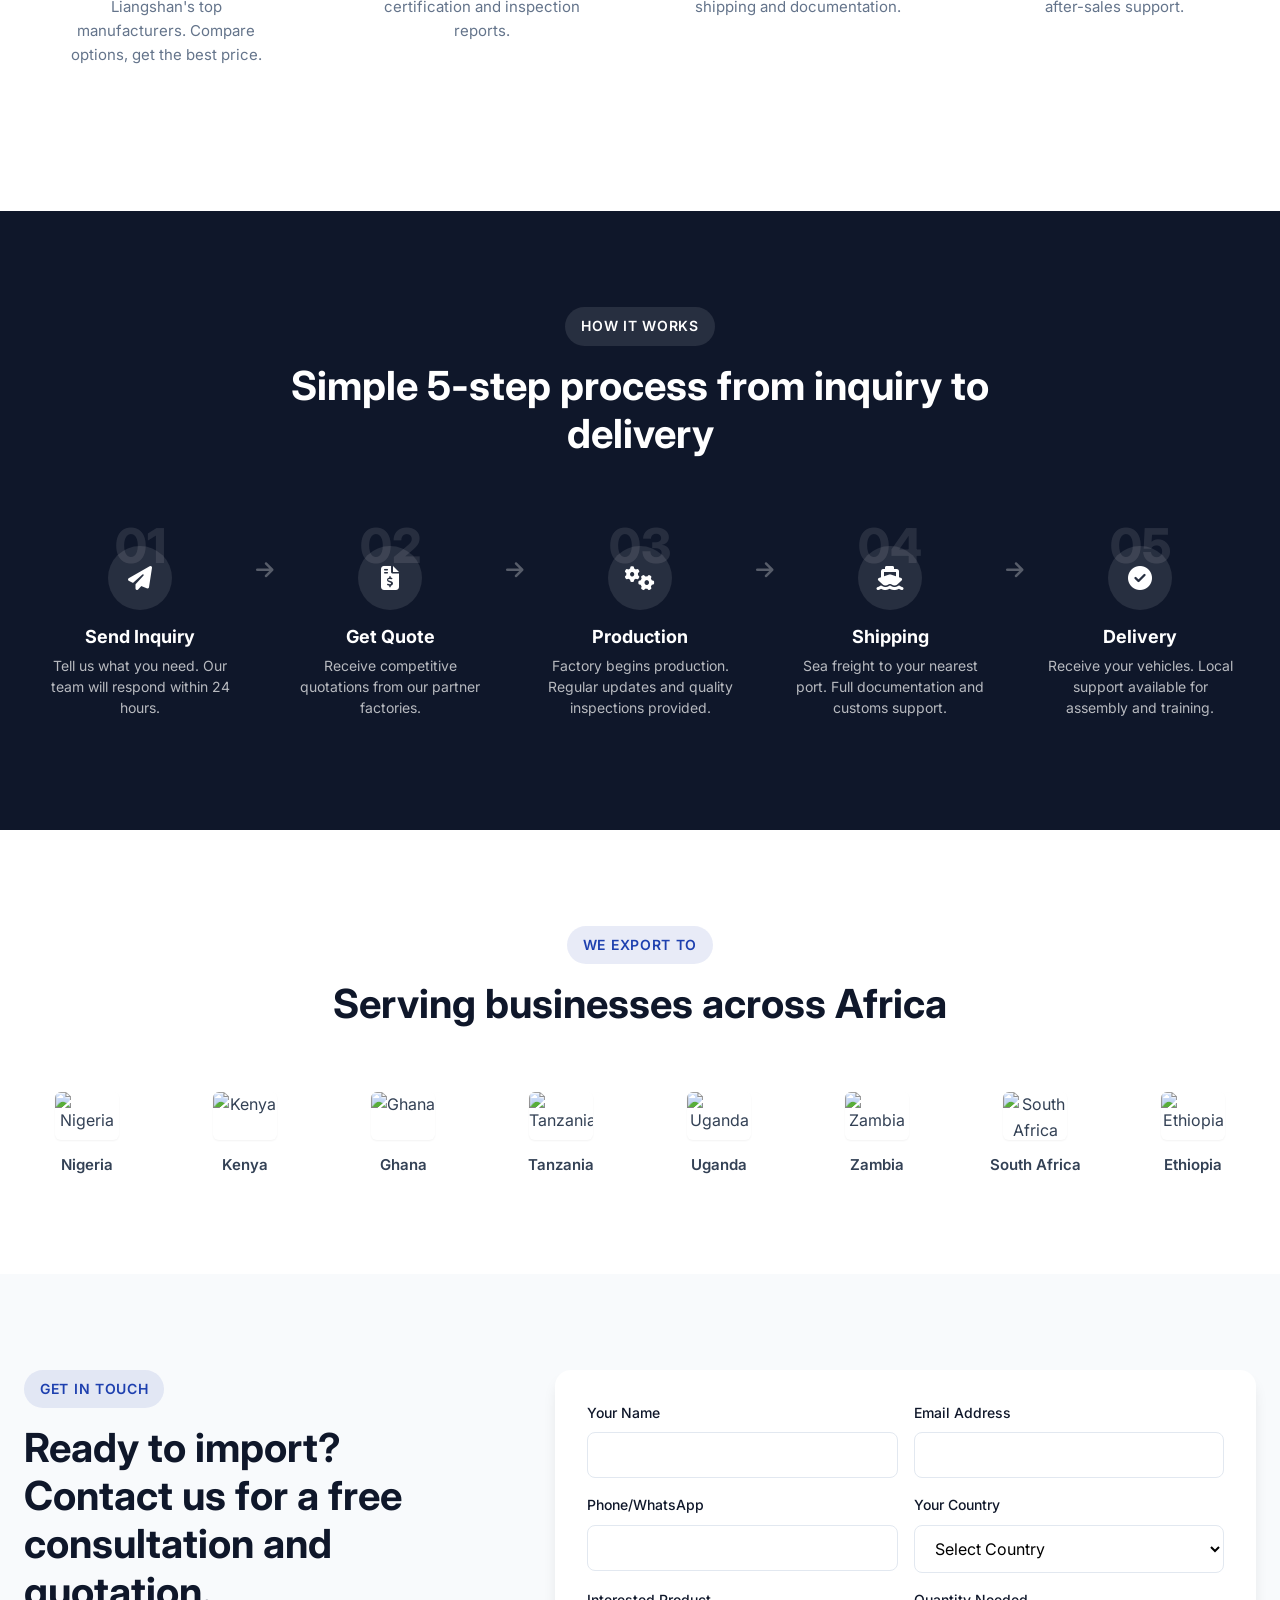
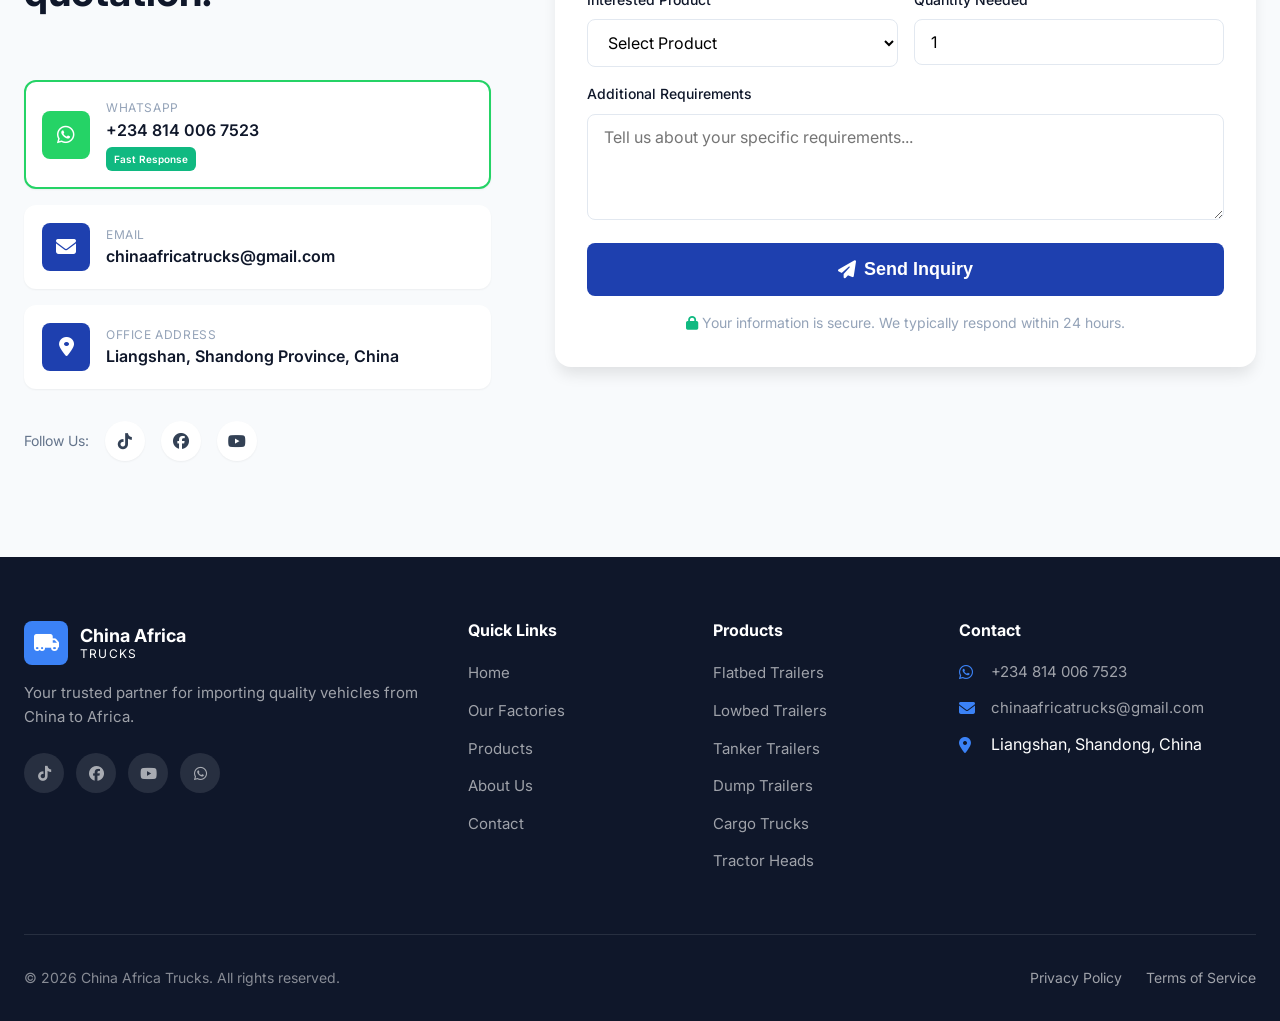
==== commit c602db07: "feat: Add Google Analytics (G-PNVCPDTN8Y) to all 9 pages" ====
--- a/index.html
+++ b/index.html
@@ -1,6 +1,14 @@
 <!DOCTYPE html>
 <html lang="en">
 <head>
+<!-- Google tag (gtag.js) -->
+<script async src="https://www.googletagmanager.com/gtag/js?id=G-PNVCPDTN8Y"></script>
+<script>
+  window.dataLayer = window.dataLayer || [];
+  function gtag(){dataLayer.push(arguments);}
+  gtag('js', new Date());
+  gtag('config', 'G-PNVCPDTN8Y');
+</script>
     <meta charset="UTF-8">
     <meta name="viewport" content="width=device-width, initial-scale=1.0">
     <meta name="description" content="Your trusted platform for exporting quality trucks and trailers from China to Africa. Multiple certified factories, competitive prices, reliable shipping.">
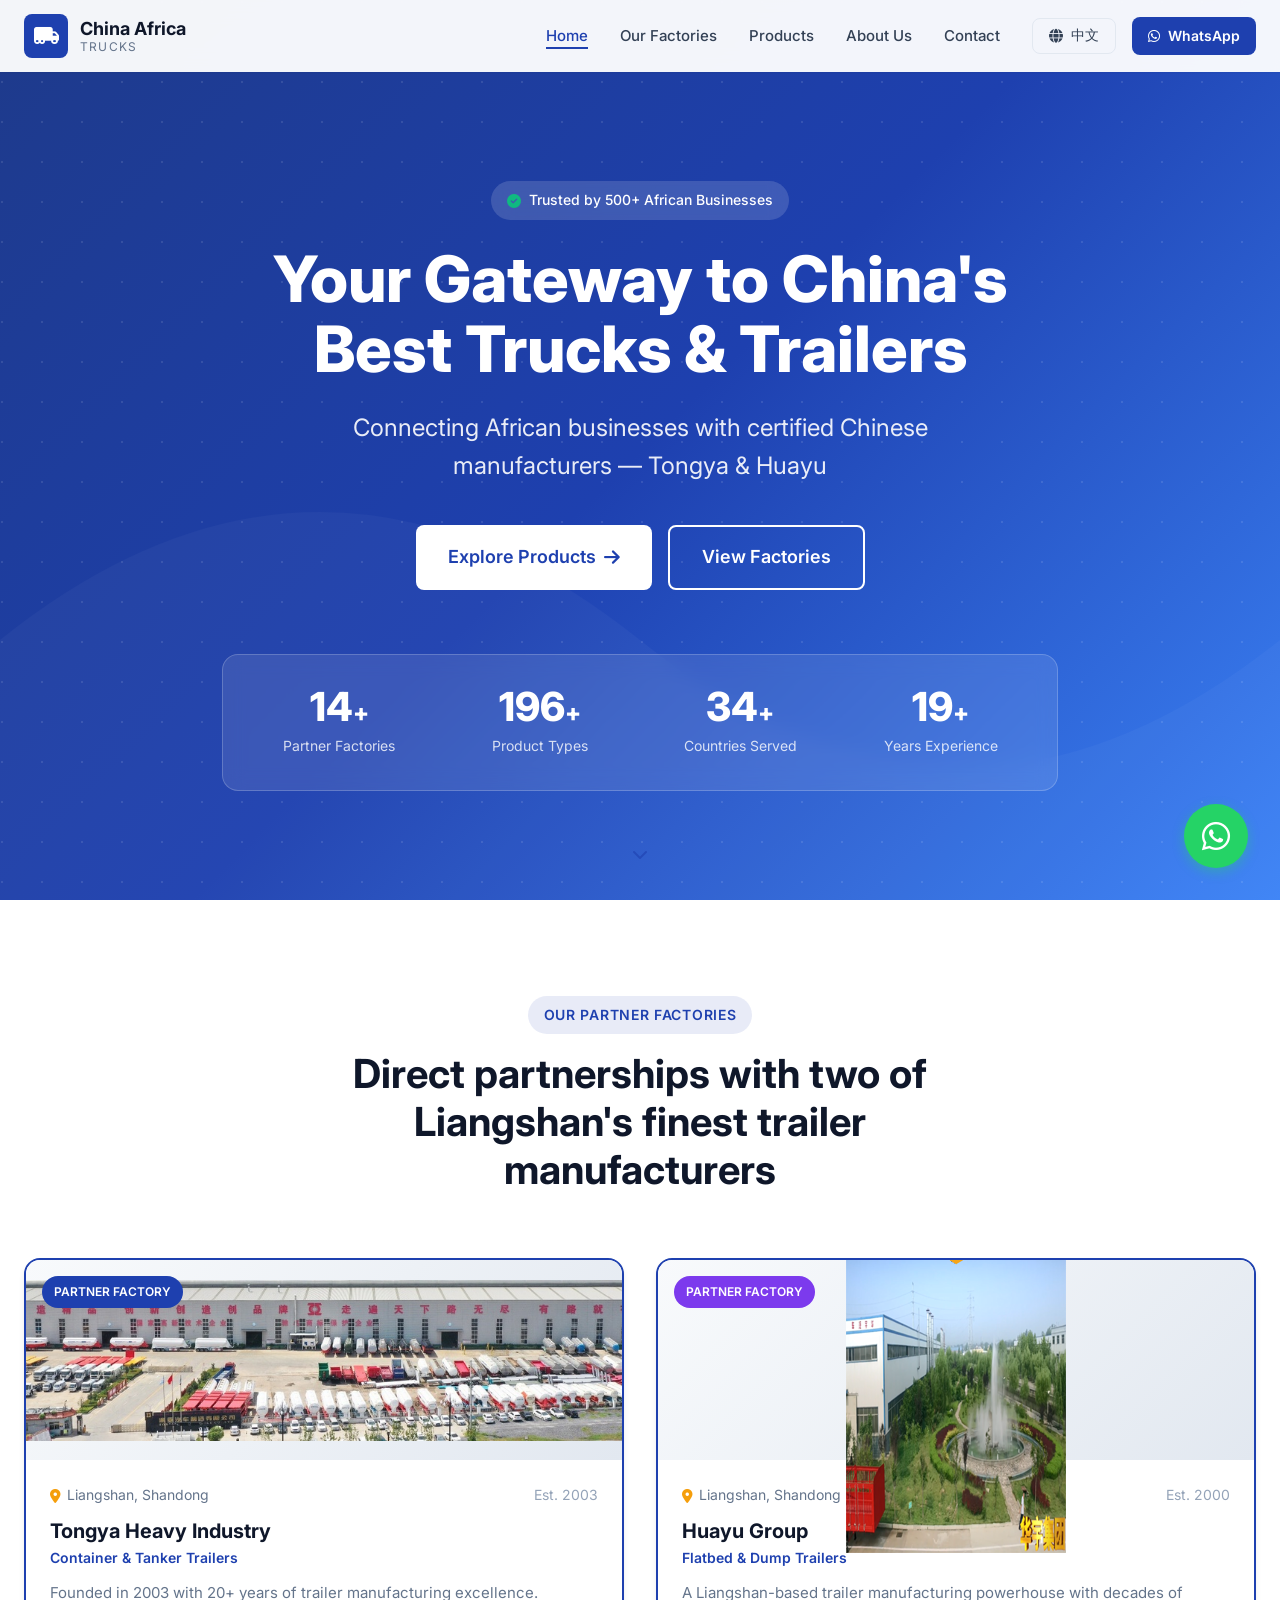
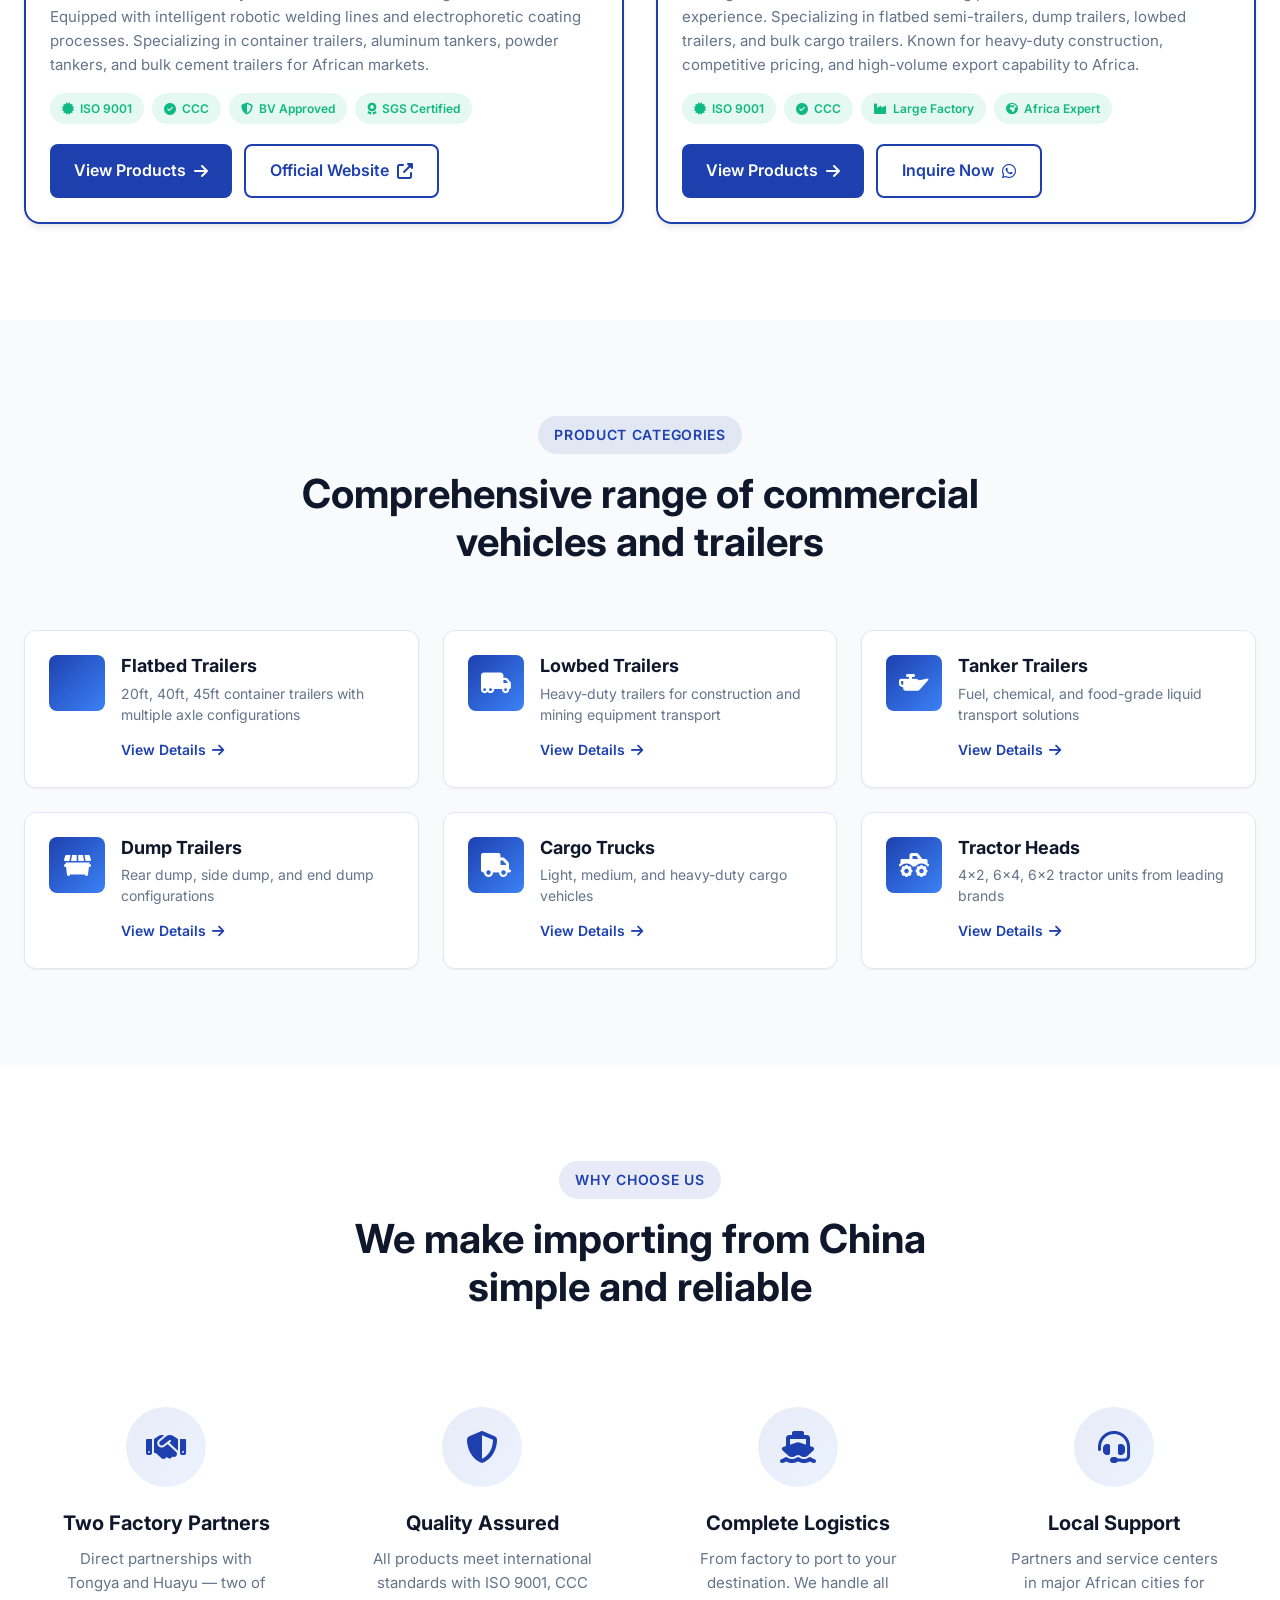
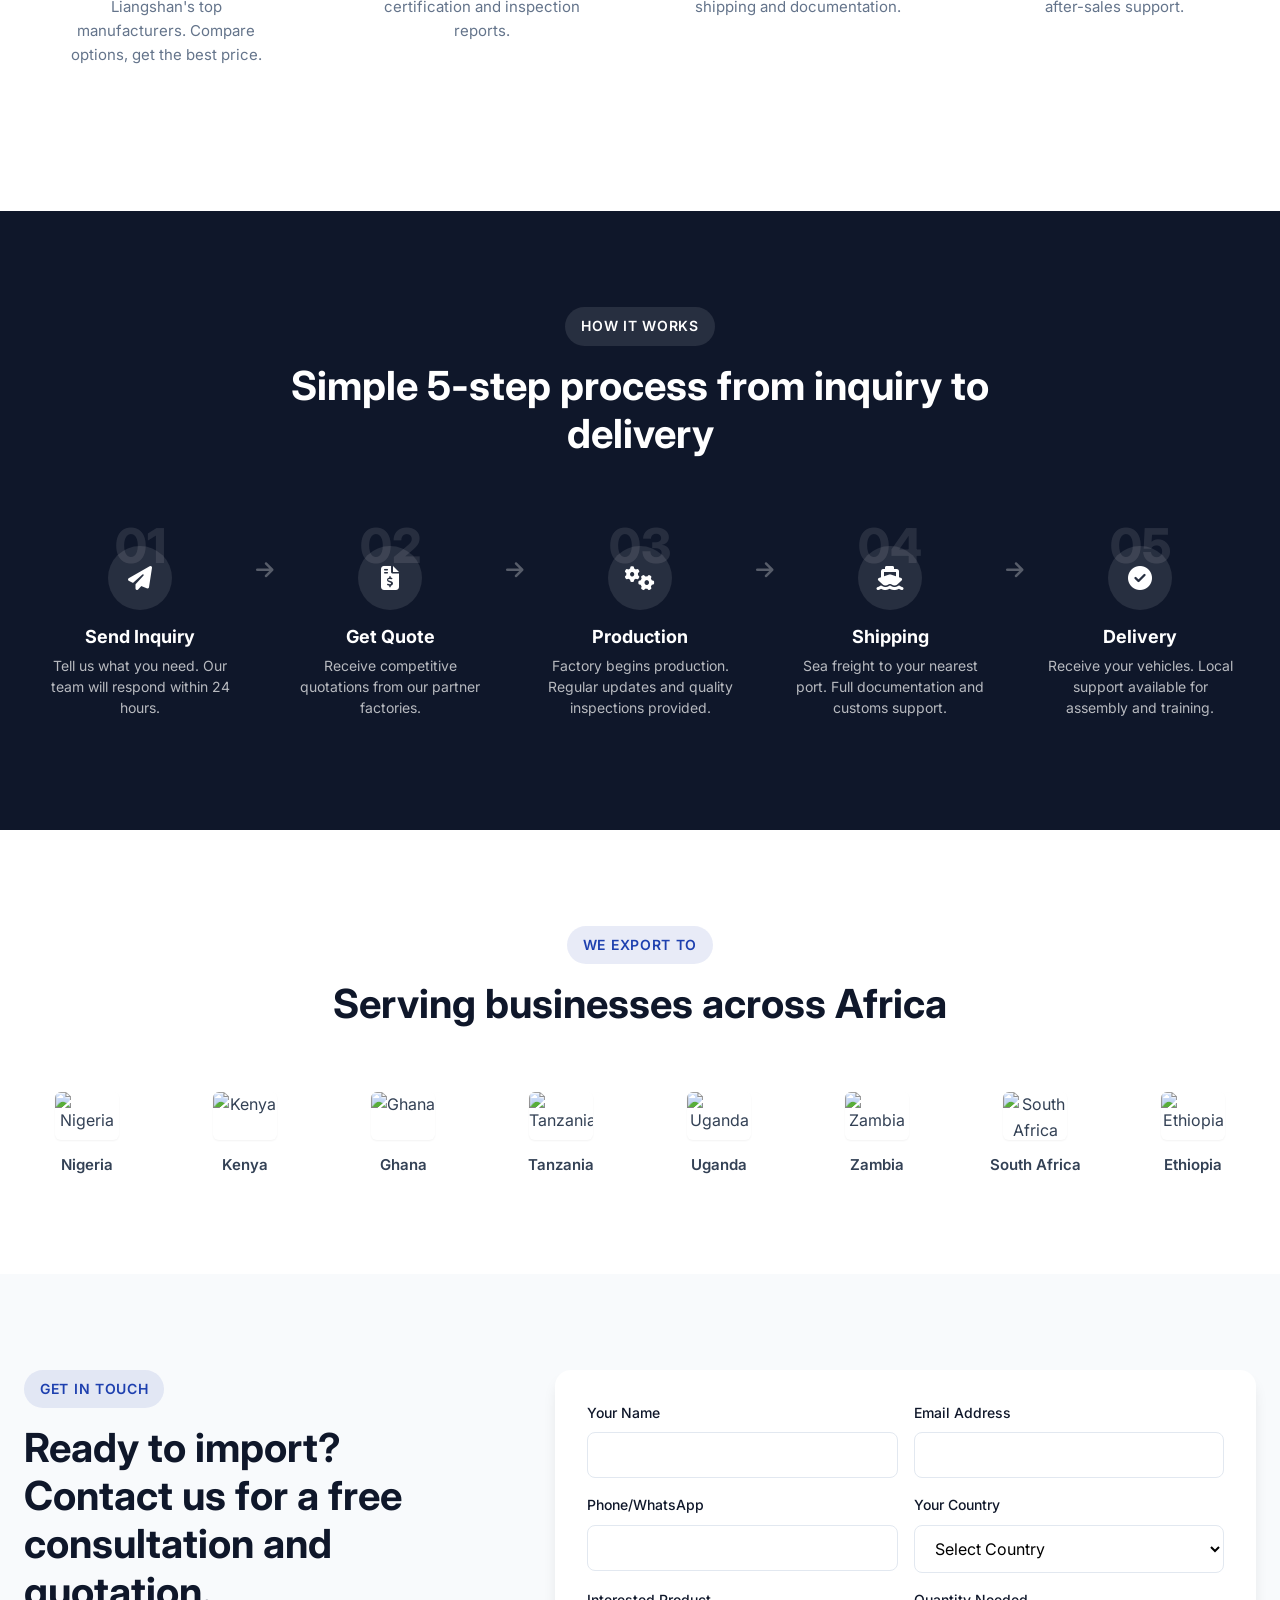
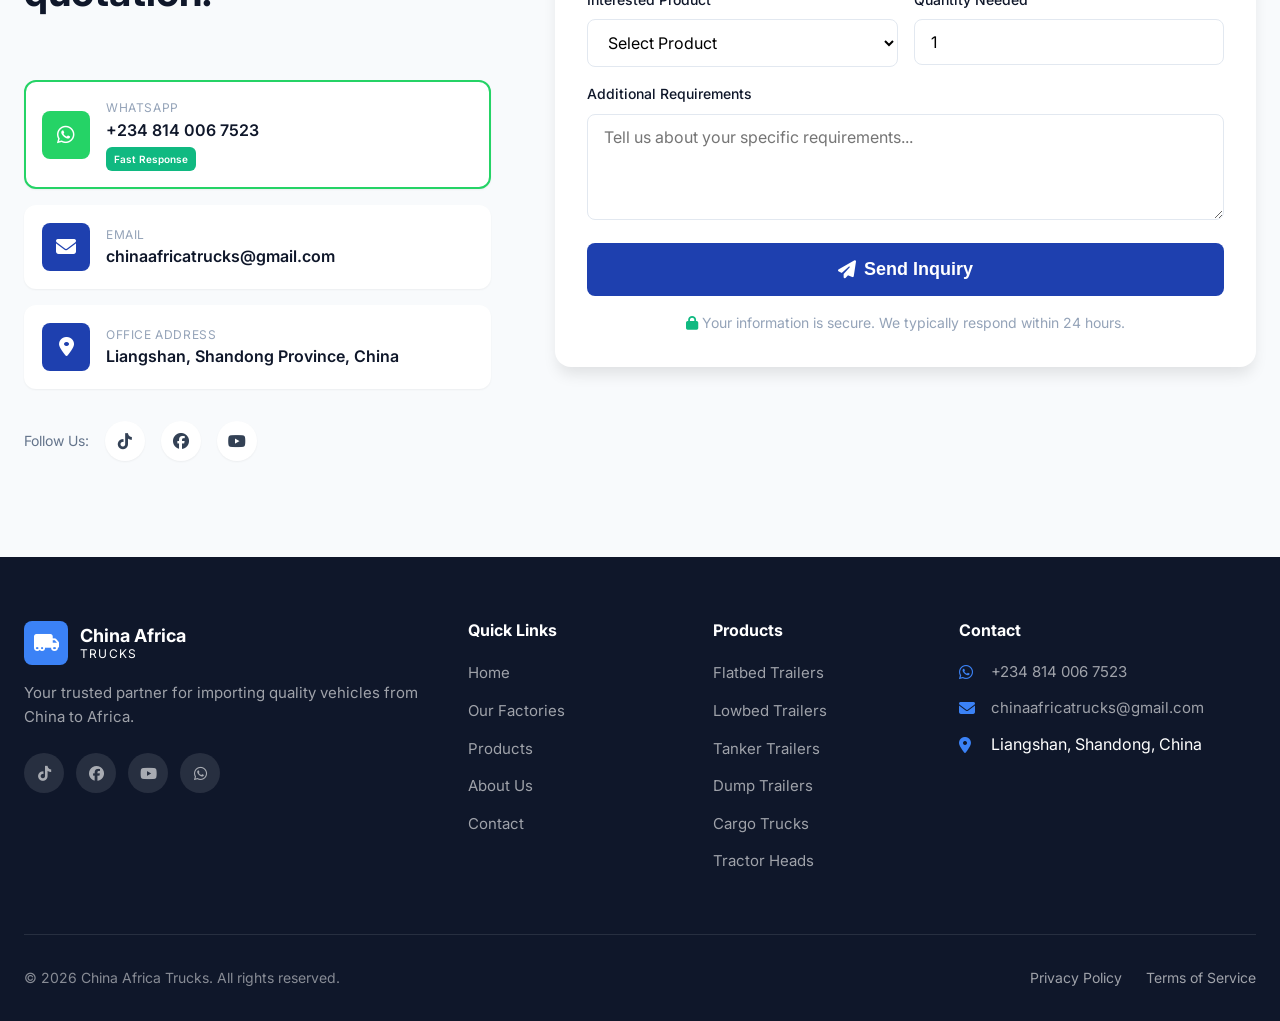
==== commit fbeecae1: "feat: Add real Huayu Group images from huayuchina.cn + update all pages - Download 14 factory/produc" ====
--- a/index.html
+++ b/index.html
@@ -200,7 +200,7 @@
                 <article class="factory-card featured">
                 <div class="factory-image">
                     <div class="factory-badge" style="background: #7c3aed;">Partner Factory</div>
-                    <img src="assets/images/tongya-factory.jpg" alt="Huayu Group Factory" loading="lazy">
+                    <img src="assets/images/huayu/huayu-factory-view.png" alt="Huayu Group Factory" loading="lazy">
                 </div>
                     <div class="factory-content">
                         <div class="factory-meta">
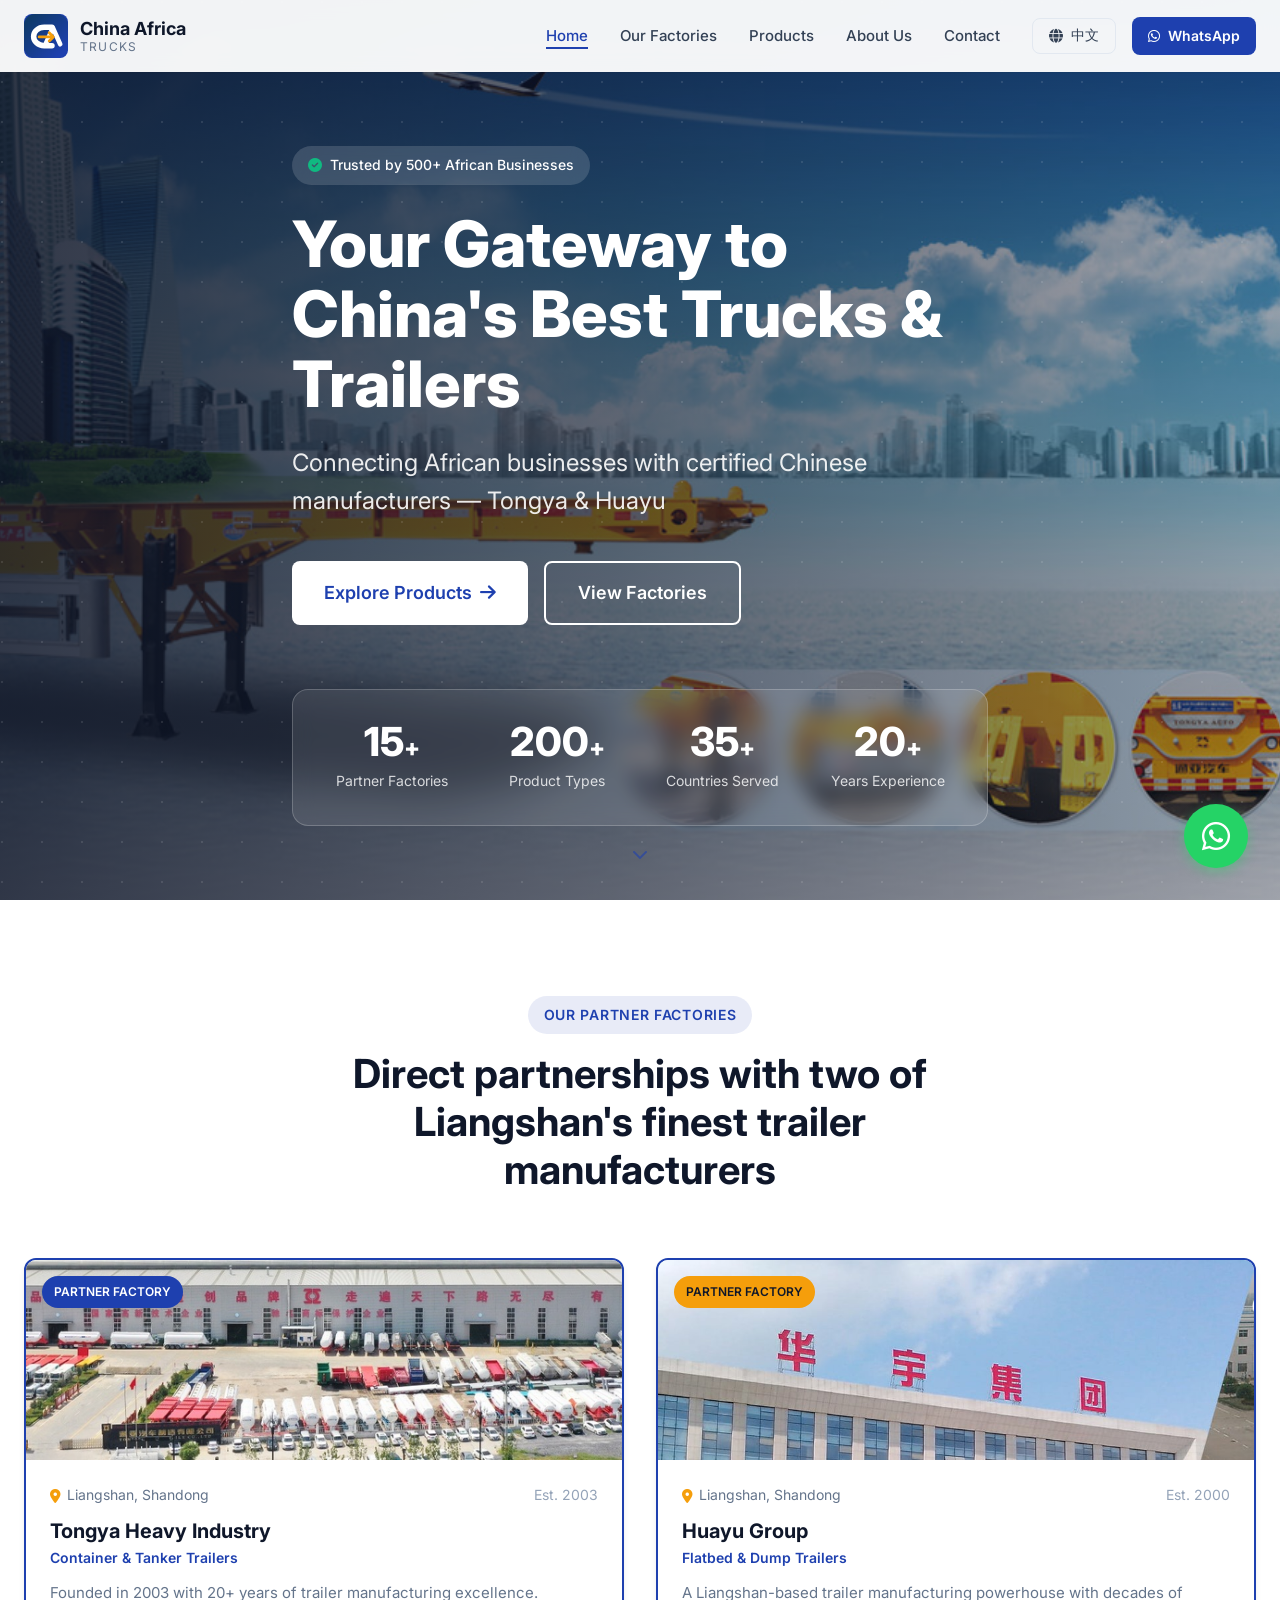
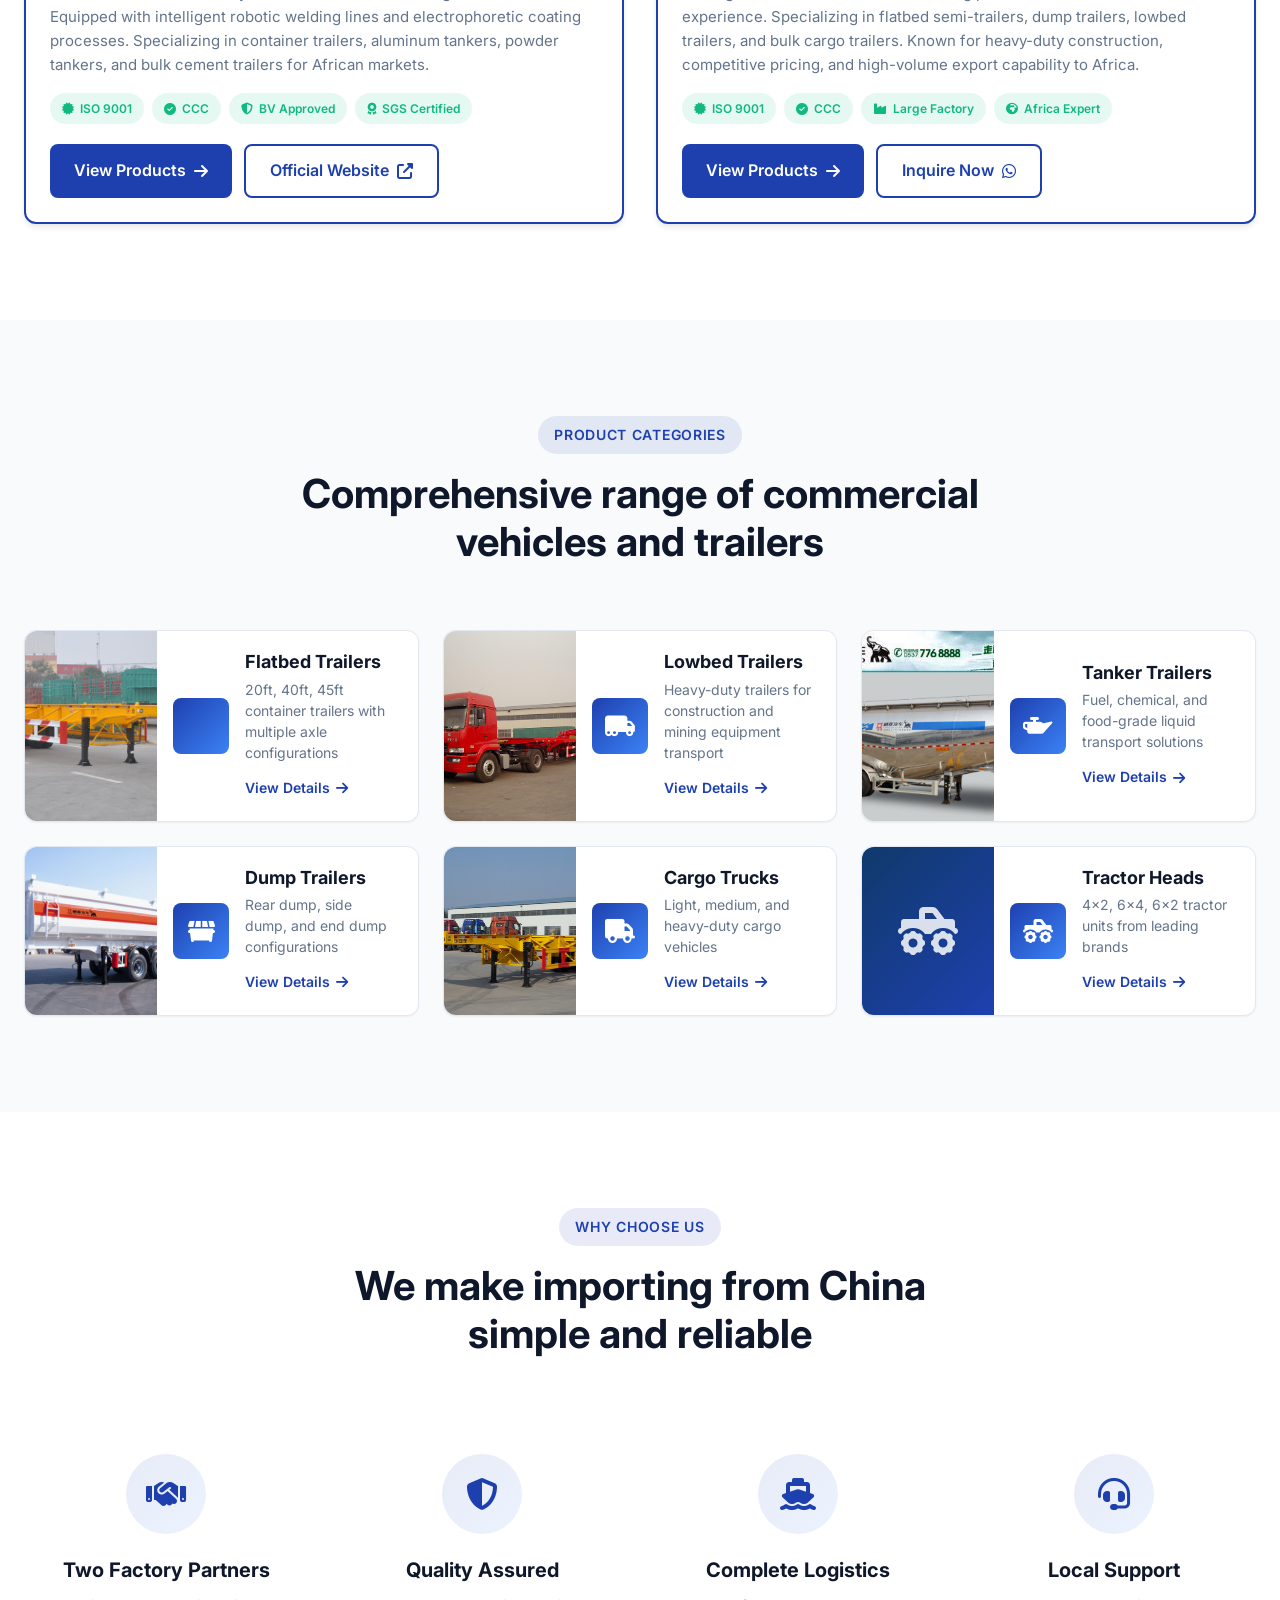
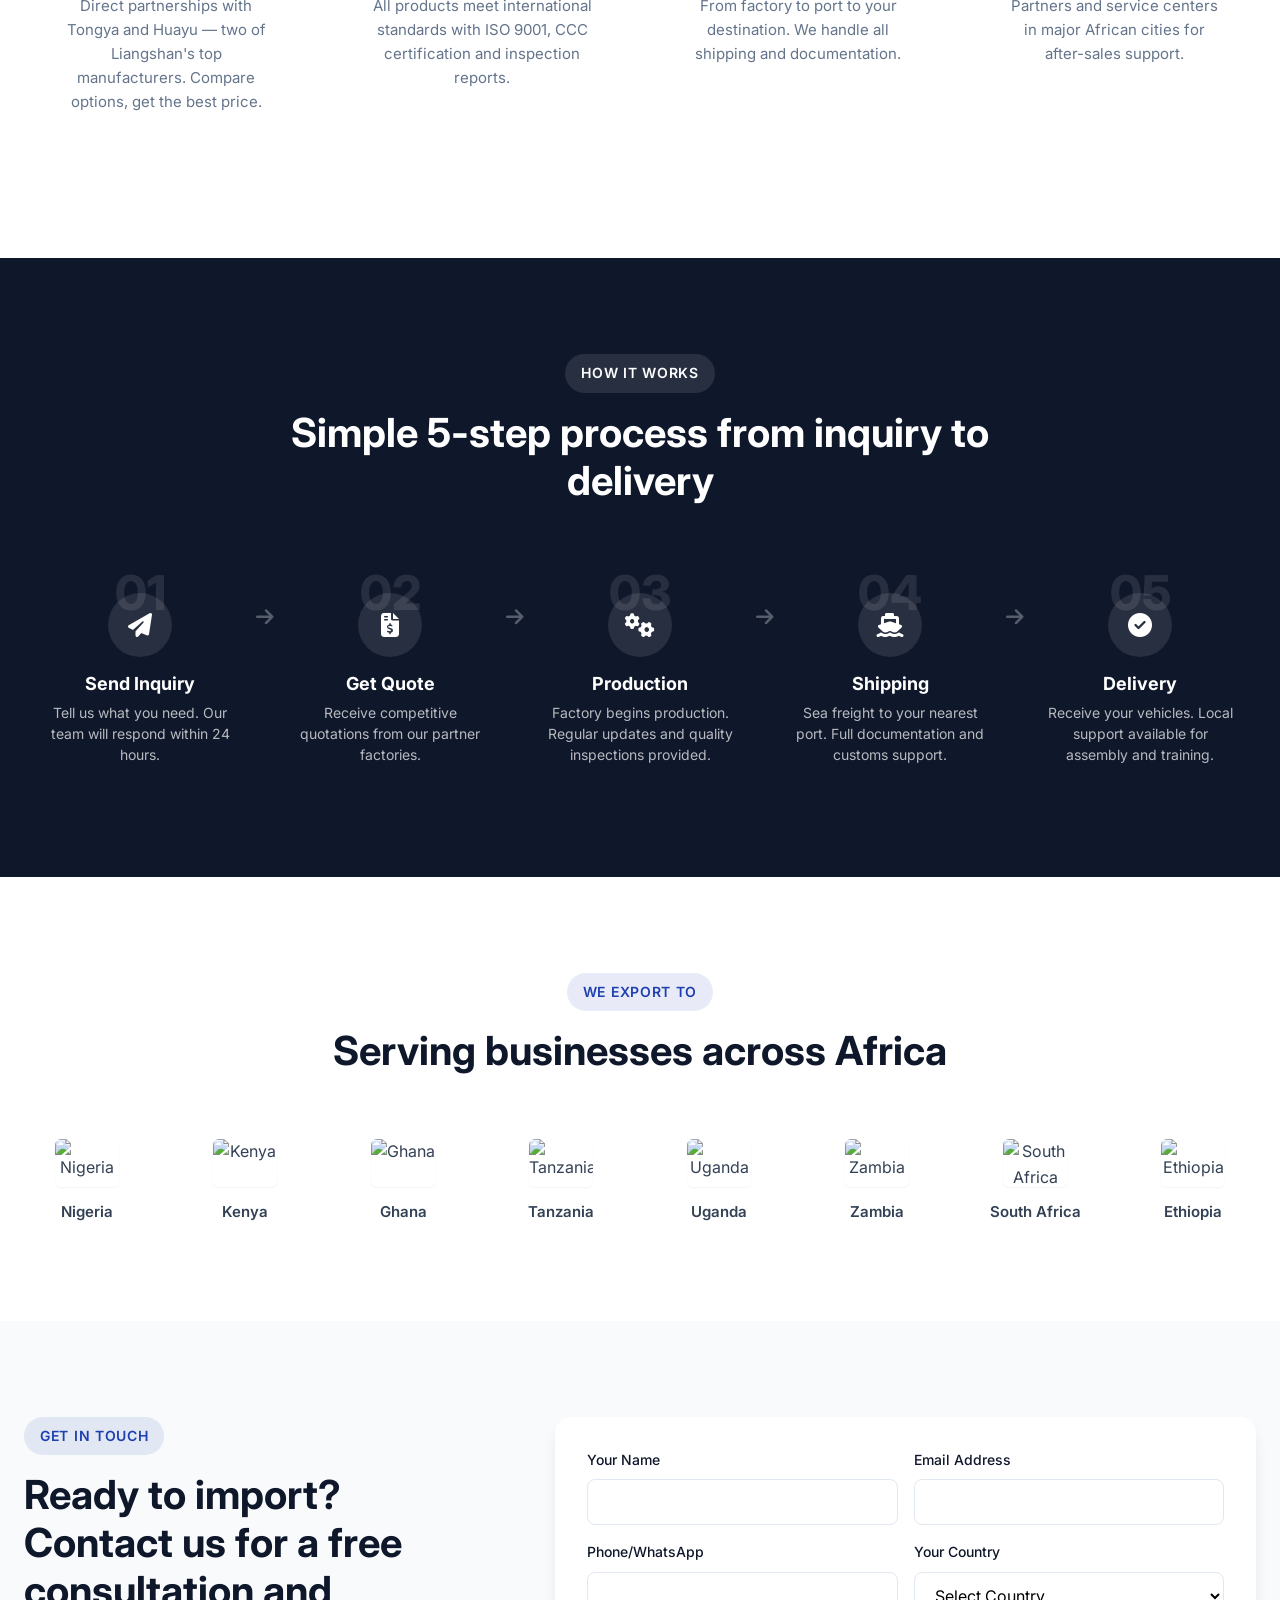
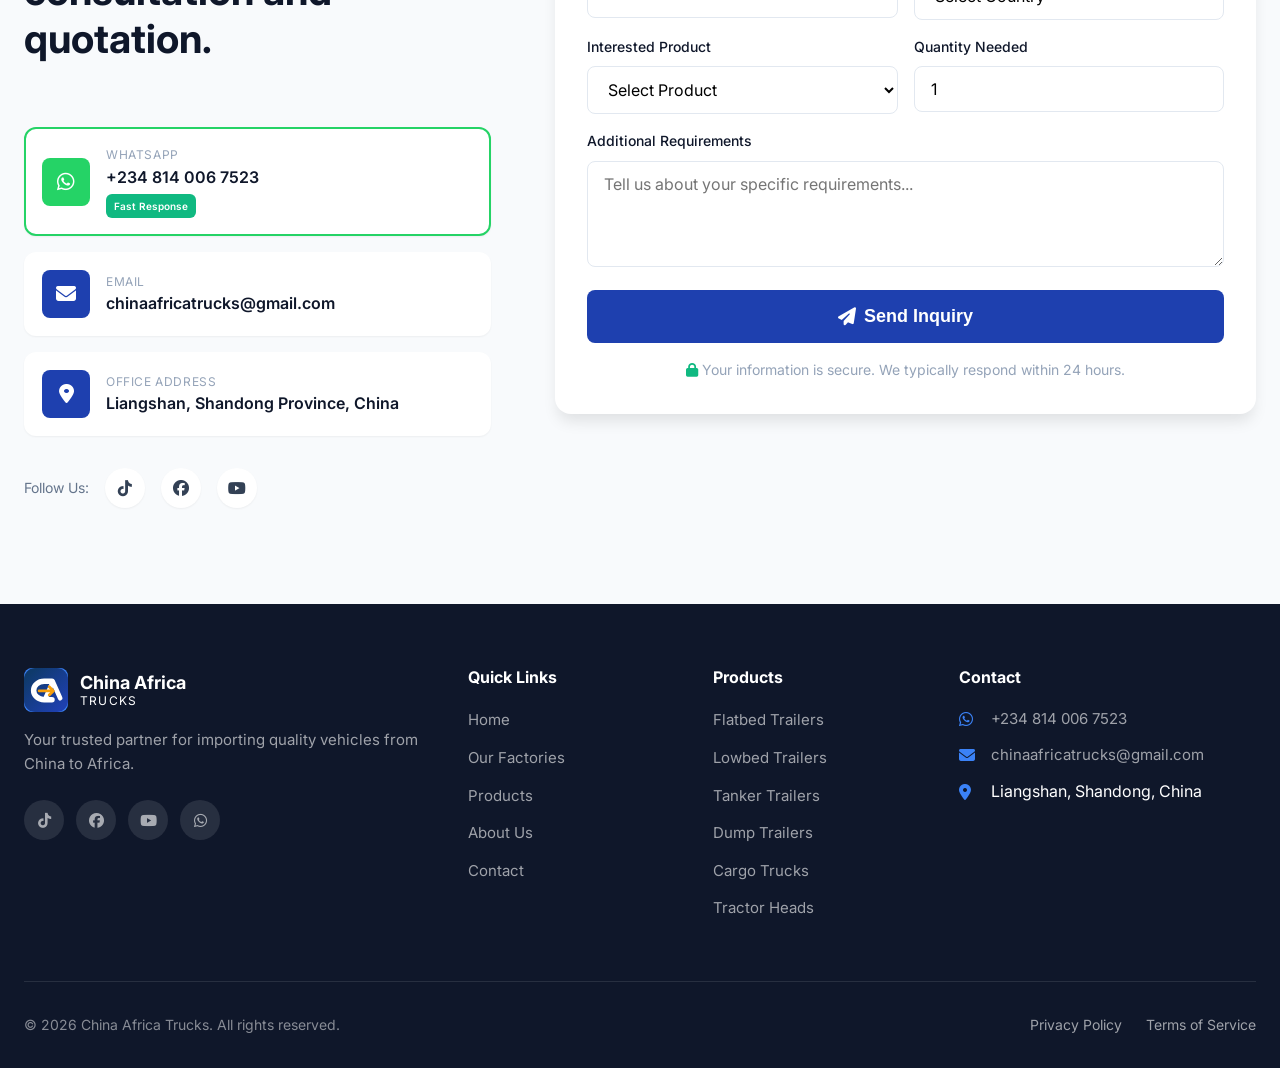
==== commit b5595b45: "Redesign export platform visuals" ====
--- a/index.html
+++ b/index.html
@@ -23,7 +23,7 @@
     <link href="https://fonts.googleapis.com/css2?family=Inter:wght@300;400;500;600;700&display=swap" rel="stylesheet">
     <link rel="stylesheet" href="https://cdnjs.cloudflare.com/ajax/libs/font-awesome/6.4.0/css/all.min.css">
     <link rel="stylesheet" href="css/style.css">
-    <link rel="icon" type="image/svg+xml" href="data:image/svg+xml,%3Csvg xmlns='http://www.w3.org/2000/svg' viewBox='0 0 100 100'%3E%3Ctext y='.9em' font-size='90'%3E🚛%3C/text%3E%3C/svg%3E">
+    <link rel="icon" type="image/svg+xml" href="assets/images/favicon.svg">
 </head>
 <body>
     <!-- Navigation -->
@@ -32,7 +32,7 @@
             <div class="nav-wrapper">
                 <a href="#" class="logo">
                     <div class="logo-icon">
-                        <i class="fas fa-truck-moving"></i>
+                        <img src="assets/images/favicon.svg" alt="" aria-hidden="true">
                     </div>
                     <div class="logo-text">
                         <span class="logo-main">China Africa</span>
@@ -199,8 +199,8 @@
                 <!-- Huayu Group -->
                 <article class="factory-card featured">
                 <div class="factory-image">
-                    <div class="factory-badge" style="background: #7c3aed;">Partner Factory</div>
-                    <img src="assets/images/huayu/huayu-factory-view.png" alt="Huayu Group Factory" loading="lazy">
+                    <div class="factory-badge factory-badge-alt">Partner Factory</div>
+                    <img src="assets/images/huayu/huayu-factory-hero.jpg" alt="Huayu Group headquarters and factory" loading="lazy">
                 </div>
                     <div class="factory-content">
                         <div class="factory-meta">
@@ -261,6 +261,9 @@
             
             <div class="categories-grid">
                 <a href="products/flatbed.html" class="category-card">
+                    <div class="category-image">
+                        <img src="assets/images/huayu/huayu-flatbed-1.jpg" alt="Flatbed semi trailer" loading="lazy">
+                    </div>
                     <div class="category-icon">
                         <i class="fas fa-truck-flatbed"></i>
                     </div>
@@ -271,12 +274,12 @@
                             View Details <i class="fas fa-arrow-right"></i>
                         </span>
                     </div>
+                </a>
+
+                <a href="products/lowbed.html" class="category-card">
                     <div class="category-image">
-                        <i class="fas fa-truck-flatbed"></i>
-                    </div>
-                </a>
-
-                <a href="products/lowbed.html" class="category-card">
+                        <img src="assets/images/huayu/huayu-lowbed-1.jpg" alt="Lowbed semi trailer" loading="lazy">
+                    </div>
                     <div class="category-icon">
                         <i class="fas fa-truck-moving"></i>
                     </div>
@@ -287,12 +290,12 @@
                             View Details <i class="fas fa-arrow-right"></i>
                         </span>
                     </div>
+                </a>
+
+                <a href="products/tanker.html" class="category-card">
                     <div class="category-image">
-                        <i class="fas fa-truck-moving"></i>
-                    </div>
-                </a>
-
-                <a href="products/tanker.html" class="category-card">
+                        <img src="assets/images/chinatongya/1565428549.jpg" alt="Tanker trailer" loading="lazy">
+                    </div>
                     <div class="category-icon">
                         <i class="fas fa-oil-can"></i>
                     </div>
@@ -303,12 +306,12 @@
                             View Details <i class="fas fa-arrow-right"></i>
                         </span>
                     </div>
+                </a>
+
+                <a href="products/dump.html" class="category-card">
                     <div class="category-image">
-                        <i class="fas fa-oil-can"></i>
-                    </div>
-                </a>
-
-                <a href="products/dump.html" class="category-card">
+                        <img src="assets/images/dump-trailer-1.jpg" alt="Dump trailer" loading="lazy">
+                    </div>
                     <div class="category-icon">
                         <i class="fas fa-dumpster"></i>
                     </div>
@@ -319,12 +322,12 @@
                             View Details <i class="fas fa-arrow-right"></i>
                         </span>
                     </div>
+                </a>
+
+                <a href="products/cargo.html" class="category-card">
                     <div class="category-image">
-                        <i class="fas fa-dumpster"></i>
-                    </div>
-                </a>
-
-                <a href="products/cargo.html" class="category-card">
+                        <img src="assets/images/huayu/huayu-bulk-1.jpg" alt="Bulk cargo trailer" loading="lazy">
+                    </div>
                     <div class="category-icon">
                         <i class="fas fa-truck"></i>
                     </div>
@@ -335,12 +338,12 @@
                             View Details <i class="fas fa-arrow-right"></i>
                         </span>
                     </div>
-                    <div class="category-image">
-                        <i class="fas fa-truck"></i>
-                    </div>
                 </a>
 
                 <a href="products/tractor.html" class="category-card">
+                    <div class="category-image category-placeholder">
+                        <i class="fas fa-truck-monster"></i>
+                    </div>
                     <div class="category-icon">
                         <i class="fas fa-truck-monster"></i>
                     </div>
@@ -350,9 +353,6 @@
                         <span class="category-link">
                             View Details <i class="fas fa-arrow-right"></i>
                         </span>
-                    </div>
-                    <div class="category-image">
-                        <i class="fas fa-truck-monster"></i>
                     </div>
                 </a>
             </div>
@@ -686,7 +686,7 @@
                 <div class="footer-brand">
                     <a href="#" class="logo">
                         <div class="logo-icon">
-                            <i class="fas fa-truck-moving"></i>
+                            <img src="assets/images/favicon.svg" alt="" aria-hidden="true">
                         </div>
                         <div class="logo-text">
                             <span class="logo-main">China Africa</span>
@@ -774,4 +774,4 @@
     <script src="js/i18n.js"></script>
     <script src="js/main.js"></script>
 </body>
-</html>+</html>
--- a/css/style.css
+++ b/css/style.css
@@ -7,6 +7,8 @@
     --secondary: #f59e0b;
     --accent: #10b981;
     --whatsapp: #25d366;
+    --brand-navy: #0f3a6b;
+    --brand-steel: #475569;
     
     /* Text Colors */
     --text-dark: #0f172a;
@@ -275,6 +277,12 @@
     align-items: center;
     justify-content: center;
     font-size: 1.25rem;
+}
+
+.logo-icon img {
+    width: 100%;
+    height: 100%;
+    display: block;
 }
 
 .logo-text {
@@ -424,7 +432,7 @@
     align-items: center;
     justify-content: center;
     padding-top: 72px;
-    background: linear-gradient(135deg, #1e3a8a 0%, #1e40af 50%, #3b82f6 100%);
+    background: #0f172a url('../assets/images/tiktok-hd/banner1.jpg') center / cover no-repeat;
     overflow: hidden;
 }
 
@@ -437,9 +445,7 @@
 .hero-overlay {
     position: absolute;
     inset: 0;
-    background: url('data:image/svg+xml,<svg xmlns="http://www.w3.org/2000/svg" viewBox="0 0 100 100"><rect fill="none" width="100" height="100"/><path fill="rgba(255,255,255,0.03)" d="M0,50 Q25,30 50,50 T100,50 L100,100 L0,100 Z"/></svg>');
-    background-size: 100% auto;
-    animation: wave 20s linear infinite;
+    background: linear-gradient(90deg, rgba(15, 23, 42, 0.86) 0%, rgba(15, 23, 42, 0.66) 48%, rgba(15, 23, 42, 0.38) 100%);
 }
 
 .hero-pattern {
@@ -457,9 +463,9 @@
 .hero-content {
     position: relative;
     z-index: 1;
-    text-align: center;
-    color: white;
-    max-width: 900px;
+    text-align: left;
+    color: white;
+    max-width: 760px;
     padding: 2rem;
 }
 
@@ -494,14 +500,14 @@
     opacity: 0.9;
     margin-bottom: 2.5rem;
     max-width: 600px;
-    margin-left: auto;
-    margin-right: auto;
+    margin-left: 0;
+    margin-right: 0;
 }
 
 .hero-cta {
     display: flex;
     gap: 1rem;
-    justify-content: center;
+    justify-content: flex-start;
     margin-bottom: 4rem;
     flex-wrap: wrap;
 }
@@ -620,6 +626,12 @@
     justify-content: center;
 }
 
+.factory-image img {
+    width: 100%;
+    height: 100%;
+    object-fit: cover;
+}
+
 .factory-badge {
     position: absolute;
     top: 1rem;
@@ -631,6 +643,11 @@
     font-weight: 600;
     border-radius: var(--radius-full);
     text-transform: uppercase;
+}
+
+.factory-badge-alt {
+    background: var(--secondary);
+    color: var(--text-dark);
 }
 
 .factory-placeholder {
@@ -721,10 +738,13 @@
 }
 
 .category-card {
-    display: flex;
+    display: grid;
+    grid-template-columns: 132px 56px 1fr;
+    align-items: center;
+    gap: 1rem;
     background: white;
     border-radius: var(--radius-lg);
-    padding: 1.5rem;
+    padding: 0;
     box-shadow: var(--shadow-sm);
     border: 1px solid var(--border-light);
     transition: all var(--transition-base);
@@ -749,11 +769,14 @@
     align-items: center;
     justify-content: center;
     font-size: 1.5rem;
-    margin-right: 1rem;
+    margin-right: 0;
+    position: relative;
+    z-index: 1;
 }
 
 .category-content {
     flex: 1;
+    padding: 1.25rem 1.25rem 1.25rem 0;
 }
 
 .category-content h3 {
@@ -786,7 +809,26 @@
 }
 
 .category-image {
-    display: none;
+    display: block;
+    height: 100%;
+    min-height: 154px;
+    overflow: hidden;
+    border-radius: var(--radius-lg) 0 0 var(--radius-lg);
+    background: linear-gradient(135deg, var(--brand-navy), var(--primary));
+}
+
+.category-image img {
+    width: 100%;
+    height: 100%;
+    object-fit: cover;
+}
+
+.category-placeholder {
+    display: flex;
+    align-items: center;
+    justify-content: center;
+    color: rgba(255, 255, 255, 0.84);
+    font-size: 3rem;
 }
 
 /* Features Section */
@@ -1366,6 +1408,7 @@
     .hero {
         min-height: auto;
         padding: 6rem 0 4rem;
+        background-position: center;
     }
     
     .hero-title {
@@ -1419,6 +1462,25 @@
     .categories-grid {
         grid-template-columns: 1fr;
         gap: 1rem;
+    }
+
+    .category-card {
+        grid-template-columns: 96px 44px 1fr;
+        gap: 0.75rem;
+    }
+
+    .category-image {
+        min-height: 138px;
+    }
+
+    .category-icon {
+        width: 44px;
+        height: 44px;
+        font-size: 1.125rem;
+    }
+
+    .category-content {
+        padding: 1rem 1rem 1rem 0;
     }
     
     .features-grid {
@@ -1593,4 +1655,91 @@
 
 ::-webkit-scrollbar-thumb:hover {
     background: var(--text-light);
-}+}
+
+/* Unified export-platform visual refresh */
+.product-hero,
+.factory-hero {
+    background:
+        linear-gradient(90deg, rgba(15, 23, 42, 0.9), rgba(15, 58, 107, 0.82)),
+        url('../assets/images/tiktok-hd/banner2.jpg') center / cover no-repeat !important;
+}
+
+.product-hero-image img,
+.factory-hero-image img {
+    width: 100% !important;
+    aspect-ratio: 16 / 10;
+    height: auto !important;
+    object-fit: cover;
+    border-radius: var(--radius-xl) !important;
+}
+
+.product-hero-text .product-badge i,
+.factory-hero-text .location i,
+.specs-section h2 i,
+.manufacturers-section h2 i,
+.features-section h2 i,
+.related-section h2 i {
+    color: var(--secondary) !important;
+}
+
+.specs-table th,
+.cta-section {
+    background: linear-gradient(135deg, var(--brand-navy), var(--primary)) !important;
+}
+
+.manufacturer-card .m-icon,
+.feature-card .f-icon,
+.adv-card .adv-icon {
+    background: rgba(30, 64, 175, 0.1) !important;
+    color: var(--primary) !important;
+}
+
+.related-card .r-icon {
+    background: var(--primary) !important;
+}
+
+.product-card,
+.manufacturer-card,
+.feature-card,
+.related-card,
+.factory-card {
+    border-radius: var(--radius-lg) !important;
+}
+
+.product-image {
+    background: linear-gradient(135deg, var(--brand-navy), var(--primary)) !important;
+}
+
+.product-image img {
+    width: 100%;
+    height: 100%;
+    object-fit: cover;
+}
+
+.branded-placeholder {
+    min-height: 320px;
+    background:
+        linear-gradient(135deg, rgba(15, 58, 107, 0.94), rgba(30, 64, 175, 0.9)),
+        radial-gradient(circle at 20% 20%, rgba(245, 158, 11, 0.28), transparent 32%) !important;
+    border: 1px solid rgba(255, 255, 255, 0.22) !important;
+    color: rgba(255, 255, 255, 0.82) !important;
+    text-align: center;
+    padding: 2rem;
+}
+
+.gallery-placeholder-card {
+    background: linear-gradient(135deg, var(--brand-navy), var(--primary));
+    color: white;
+    display: flex !important;
+    flex-direction: column;
+    align-items: center;
+    justify-content: center;
+    gap: 0.75rem;
+    min-height: 120px;
+}
+
+.gallery-placeholder-card i {
+    font-size: 2.25rem;
+    color: var(--secondary);
+}
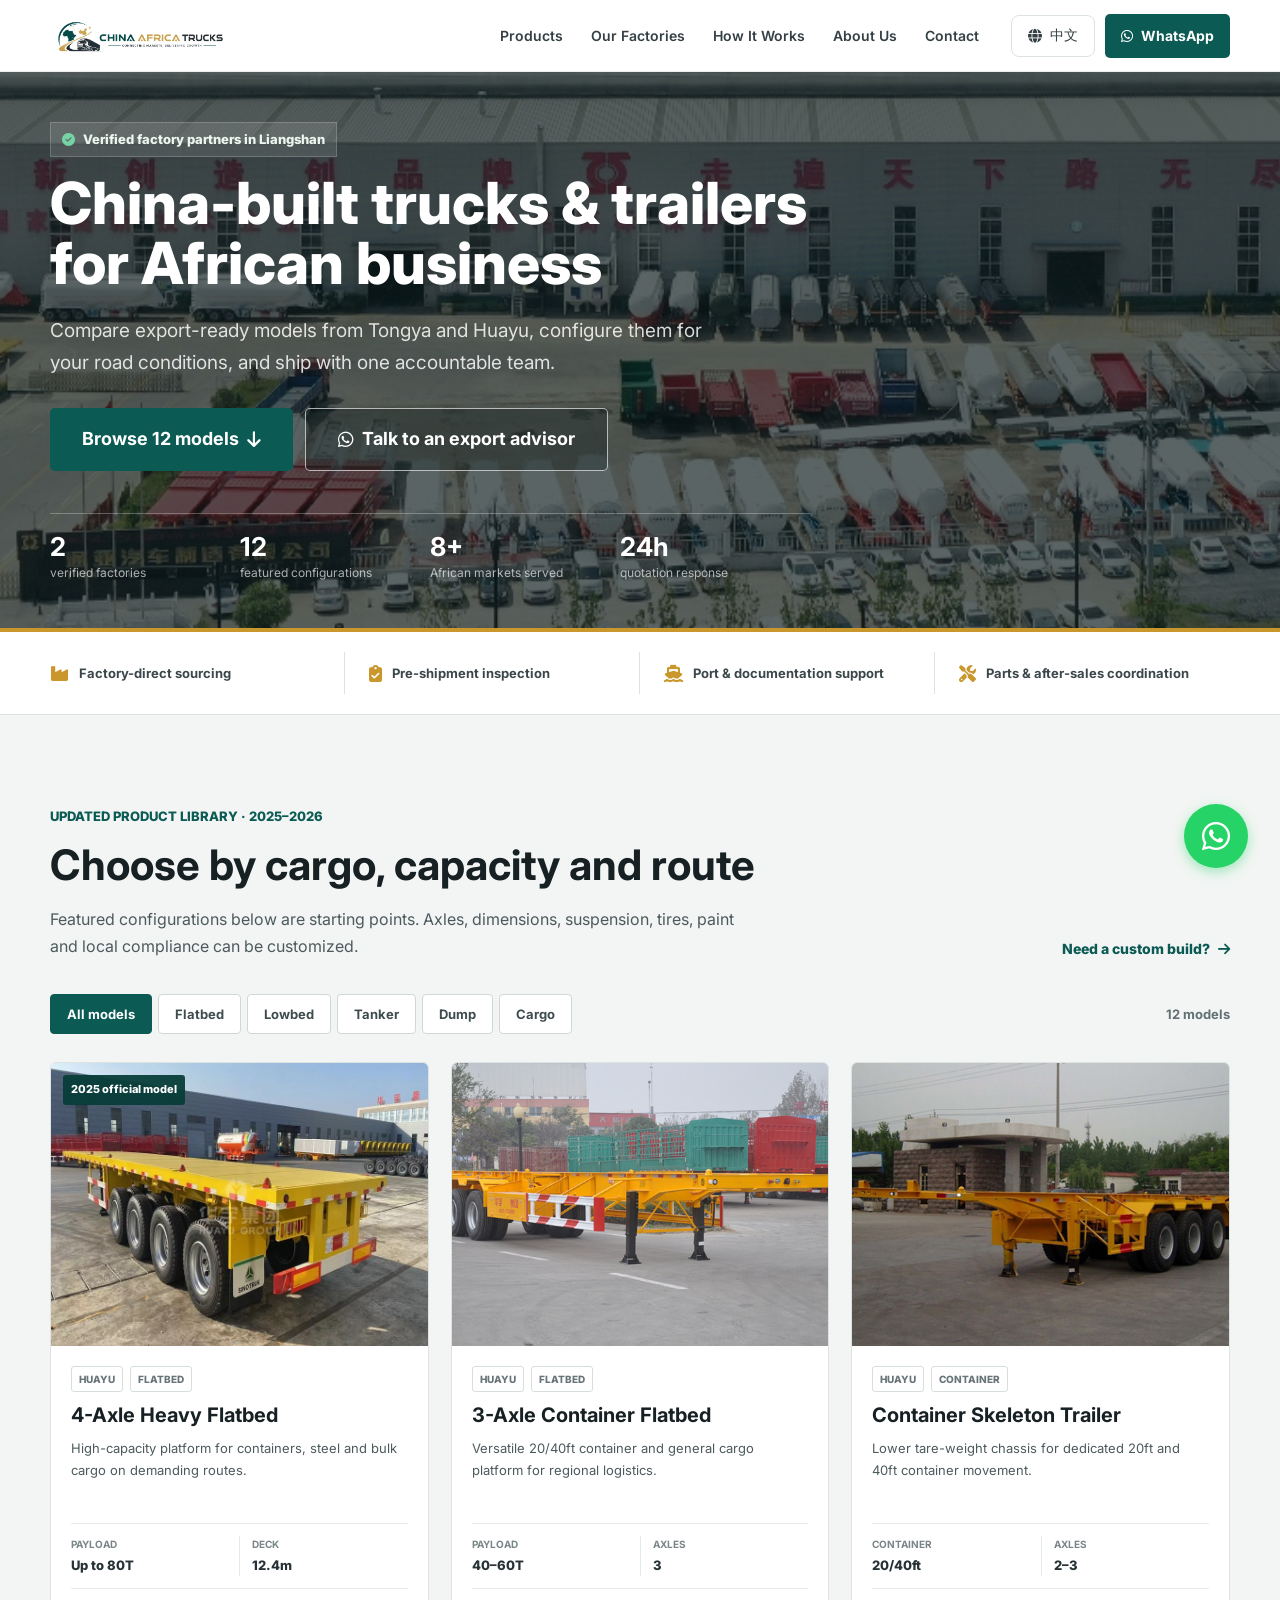
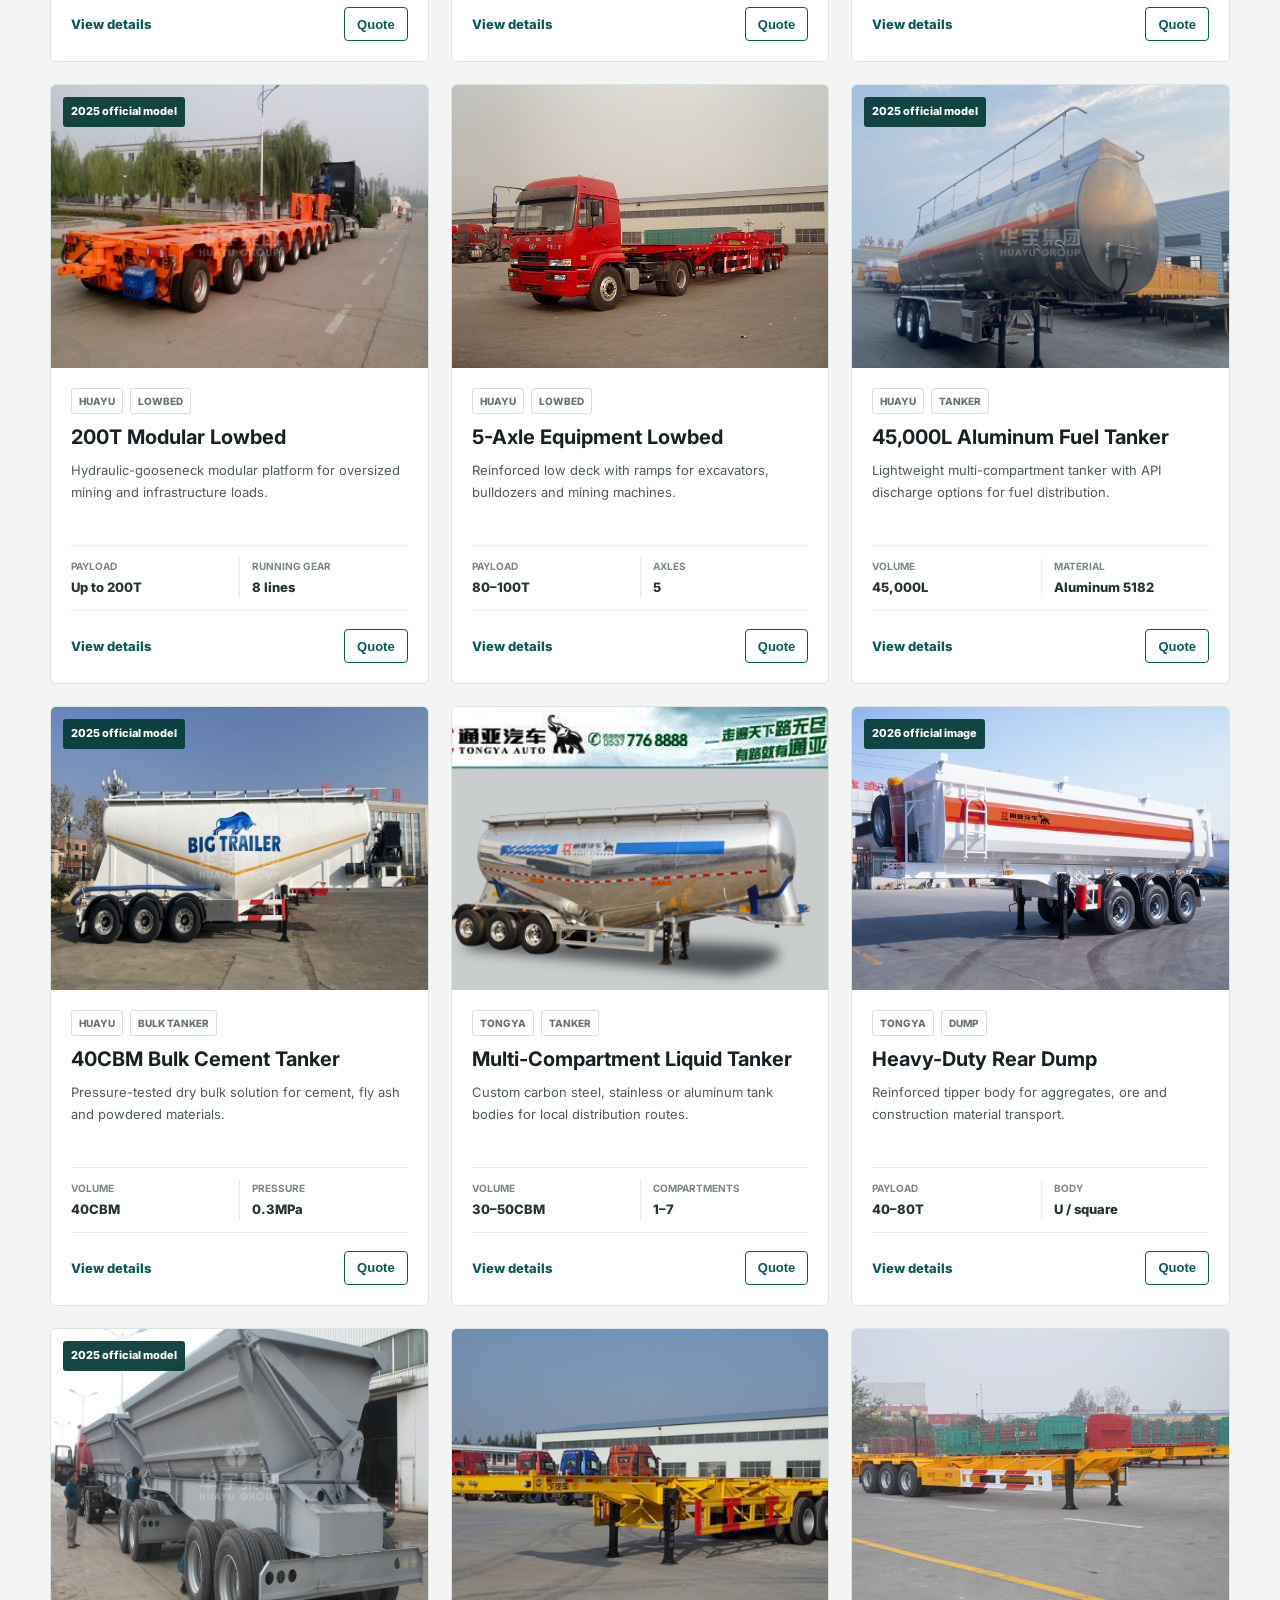
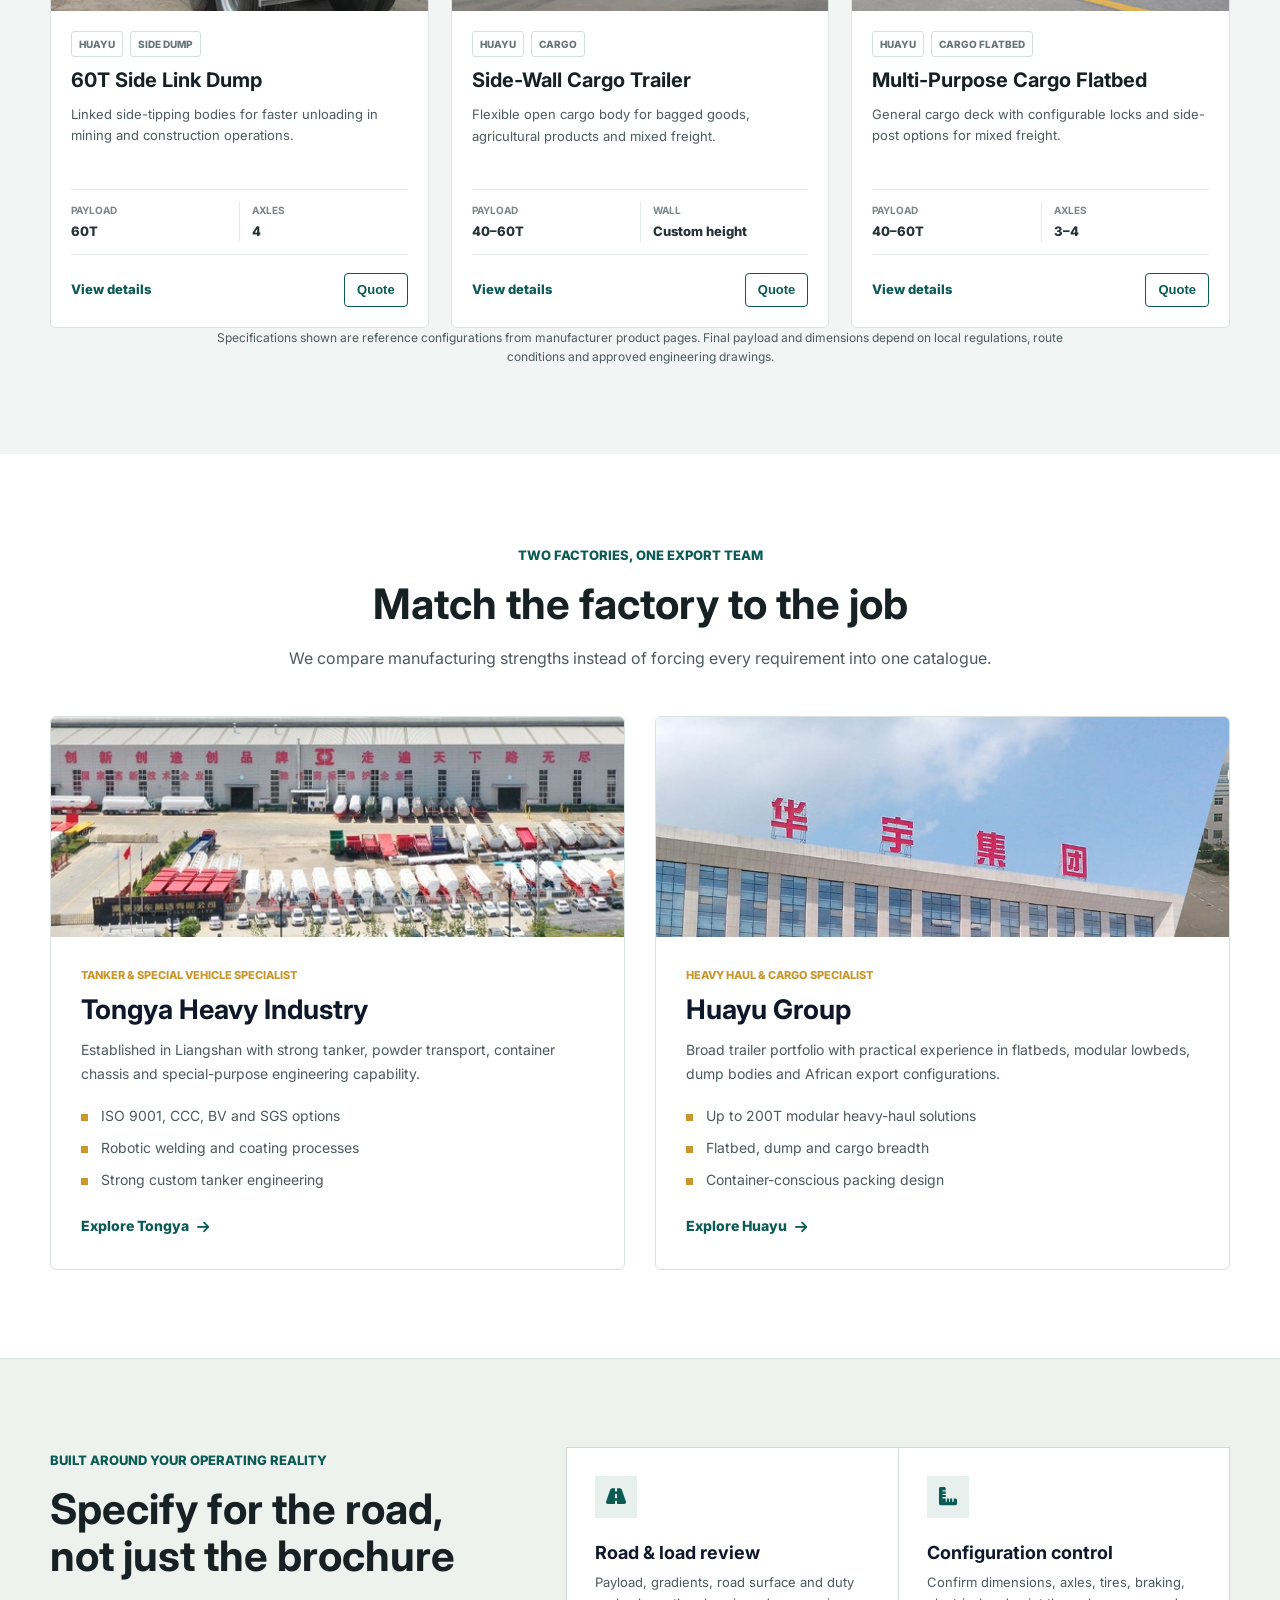
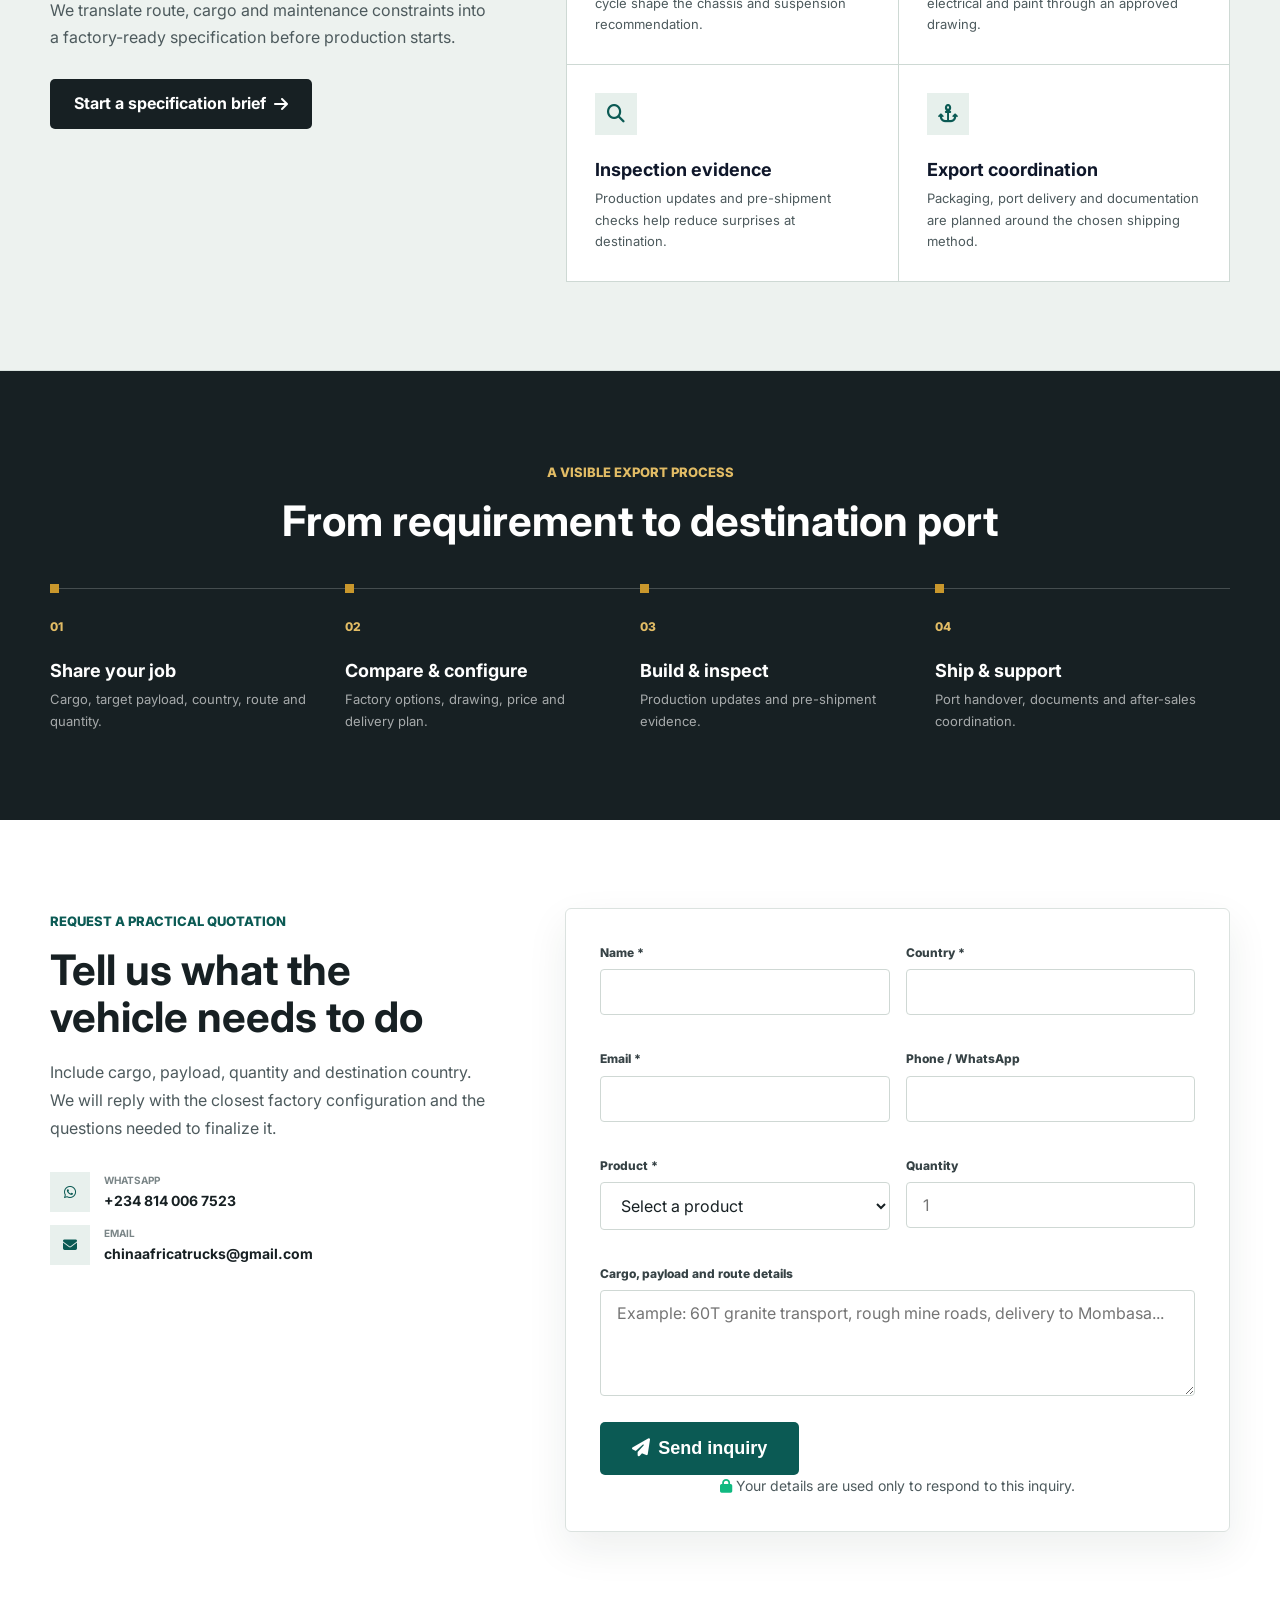
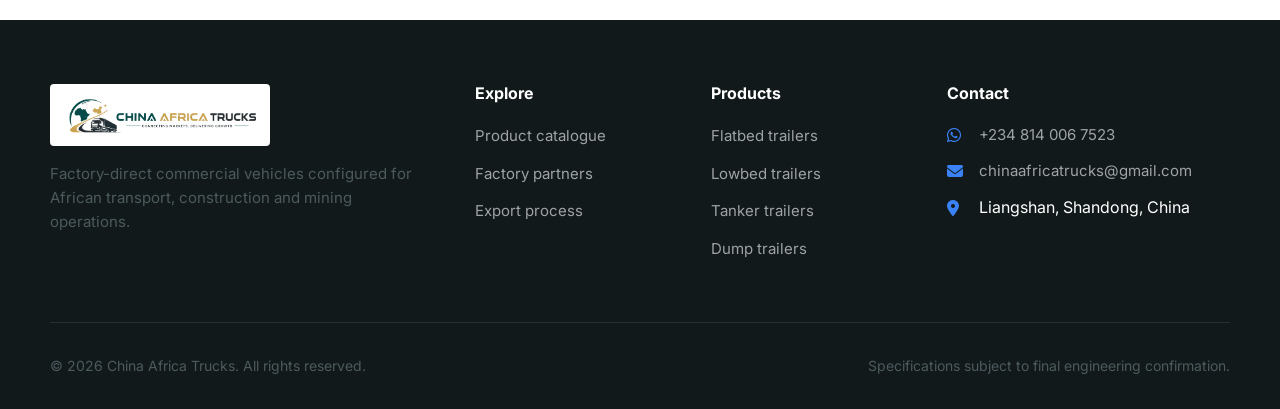
==== commit 07588473: "Refresh product catalogue and site experience" ====
--- a/index.html
+++ b/index.html
@@ -1,777 +1,422 @@
 <!DOCTYPE html>
 <html lang="en">
 <head>
-<!-- Google tag (gtag.js) -->
-<script async src="https://www.googletagmanager.com/gtag/js?id=G-PNVCPDTN8Y"></script>
-<script>
-  window.dataLayer = window.dataLayer || [];
-  function gtag(){dataLayer.push(arguments);}
-  gtag('js', new Date());
-  gtag('config', 'G-PNVCPDTN8Y');
-</script>
+    <!-- Google tag (gtag.js) -->
+    <script async src="https://www.googletagmanager.com/gtag/js?id=G-PNVCPDTN8Y"></script>
+    <script>
+        window.dataLayer = window.dataLayer || [];
+        function gtag(){dataLayer.push(arguments);}
+        gtag('js', new Date());
+        gtag('config', 'G-PNVCPDTN8Y');
+    </script>
     <meta charset="UTF-8">
     <meta name="viewport" content="width=device-width, initial-scale=1.0">
-    <meta name="description" content="Your trusted platform for exporting quality trucks and trailers from China to Africa. Multiple certified factories, competitive prices, reliable shipping.">
-    <meta name="keywords" content="China trucks, Africa export, trailers, flatbed, tanker, dump truck, semi trailer, logistics">
-    <meta property="og:title" content="China Africa Trucks | Premium Trailer Export Platform">
-    <meta property="og:description" content="Connecting African businesses with certified Chinese manufacturers">
+    <meta name="description" content="Explore factory-direct semi trailers and commercial trucks for African transport, mining and construction. Compare verified Tongya and Huayu models, specifications and export support.">
+    <meta name="keywords" content="China semi trailer, Africa truck export, flatbed trailer, lowbed trailer, fuel tanker, dump trailer, Tongya, Huayu">
+    <meta name="theme-color" content="#0b5a54">
+    <meta property="og:title" content="China Africa Trucks | Factory-Direct Trucks & Trailers">
+    <meta property="og:description" content="Compare export-ready trailers from verified Chinese factories for African roads and industries.">
     <meta property="og:type" content="website">
     <meta property="og:url" content="https://chinaafricatrucks.com">
-    <title>China Africa Trucks | Premium Trailer Export Platform</title>
+    <meta property="og:image" content="https://chinaafricatrucks.com/assets/images/tongya-factory-original.jpg">
+    <title>China Africa Trucks | Factory-Direct Trucks & Trailers</title>
     <link rel="preconnect" href="https://fonts.googleapis.com">
     <link rel="preconnect" href="https://fonts.gstatic.com" crossorigin>
-    <link href="https://fonts.googleapis.com/css2?family=Inter:wght@300;400;500;600;700&display=swap" rel="stylesheet">
+    <link href="https://fonts.googleapis.com/css2?family=Inter:wght@400;500;600;700;800&display=swap" rel="stylesheet">
     <link rel="stylesheet" href="https://cdnjs.cloudflare.com/ajax/libs/font-awesome/6.4.0/css/all.min.css">
-    <link rel="stylesheet" href="css/style.css">
-    <link rel="icon" type="image/svg+xml" href="assets/images/favicon.svg">
+    <link rel="stylesheet" href="css/style.css?v=20260717">
+    <link rel="stylesheet" href="css/home-v3.css?v=20260717">
+    <link rel="icon" type="image/png" href="assets/images/site-logo-transparent.png">
+    <script type="application/ld+json">
+    {
+      "@context": "https://schema.org",
+      "@type": "Organization",
+      "name": "China Africa Trucks",
+      "url": "https://chinaafricatrucks.com",
+      "logo": "https://chinaafricatrucks.com/assets/images/site-logo-transparent.png",
+      "email": "chinaafricatrucks@gmail.com",
+      "sameAs": ["https://www.tiktok.com/@ChinaAfricaTrucks"]
+    }
+    </script>
 </head>
-<body>
-    <!-- Navigation -->
-    <nav class="navbar" id="navbar">
+<body class="home-v3">
+    <nav class="navbar site-nav" id="navbar" aria-label="Primary navigation">
         <div class="container">
             <div class="nav-wrapper">
-                <a href="#" class="logo">
-                    <div class="logo-icon">
-                        <img src="assets/images/favicon.svg" alt="" aria-hidden="true">
-                    </div>
-                    <div class="logo-text">
-                        <span class="logo-main">China Africa</span>
-                        <span class="logo-sub">Trucks</span>
-                    </div>
+                <a href="#home" class="logo" aria-label="China Africa Trucks home">
+                    <img class="logo-image" src="assets/images/site-logo-wide-transparent.png" alt="China Africa Trucks">
                 </a>
-                
+
                 <div class="nav-menu" id="navMenu">
                     <ul class="nav-links">
-                        <li><a href="#home" data-i18n="nav.home">Home</a></li>
+                        <li><a href="#products" data-i18n="nav.products">Products</a></li>
                         <li><a href="#factories" data-i18n="nav.factories">Factories</a></li>
-                        <li class="dropdown">
-                            <a href="#products" data-i18n="nav.products">Products <i class="fas fa-chevron-down"></i></a>
-                            <ul class="dropdown-menu">
-                                <li><a href="#flatbed">Flatbed Trailers</a></li>
-                                <li><a href="#lowbed">Lowbed Trailers</a></li>
-                                <li><a href="#tanker">Tanker Trailers</a></li>
-                                <li><a href="#dump">Dump Trailers</a></li>
-                                <li><a href="#cargo">Cargo Trucks</a></li>
-                                <li><a href="#tractor">Tractor Heads</a></li>
-                            </ul>
-                        </li>
-                        <li><a href="#about" data-i18n="nav.about">About</a></li>
+                        <li><a href="#process" data-i18n="process.title">How It Works</a></li>
+                        <li><a href="#about" data-i18n="nav.about">About Us</a></li>
                         <li><a href="#contact" data-i18n="nav.contact">Contact</a></li>
                     </ul>
-                    
                     <div class="nav-actions">
-                        <button class="lang-switch" id="langSwitch" aria-label="Switch Language">
-                            <i class="fas fa-globe"></i>
+                        <button class="lang-switch" id="langSwitch" aria-label="Switch language">
+                            <i class="fas fa-globe" aria-hidden="true"></i>
                             <span id="currentLang">中文</span>
                         </button>
-                        <a href="https://wa.me/2348140067523" class="btn btn-primary btn-sm" target="_blank">
-                            <i class="fab fa-whatsapp"></i>
+                        <a href="https://wa.me/2348140067523?text=Hello%20China%20Africa%20Trucks%2C%20I%20would%20like%20a%20quotation." class="btn btn-primary btn-sm" target="_blank" rel="noopener">
+                            <i class="fab fa-whatsapp" aria-hidden="true"></i>
                             <span data-i18n="contact.whatsapp">WhatsApp</span>
                         </a>
                     </div>
                 </div>
-                
-                <button class="mobile-toggle" id="mobileToggle" aria-label="Toggle Menu">
-                    <span></span>
-                    <span></span>
-                    <span></span>
+
+                <button class="mobile-toggle" id="mobileToggle" aria-label="Open navigation" aria-controls="navMenu" aria-expanded="false">
+                    <span></span><span></span><span></span>
                 </button>
             </div>
         </div>
     </nav>
 
-    <!-- Hero Section -->
-    <section id="home" class="hero">
-        <div class="hero-background">
-            <div class="hero-overlay"></div>
-            <div class="hero-pattern"></div>
-        </div>
-        <div class="container">
-            <div class="hero-content">
-                <div class="hero-badge">
-                    <i class="fas fa-check-circle"></i>
-                    <span>Trusted by 500+ African Businesses</span>
-                </div>
-                <h1 class="hero-title" data-i18n="hero.title">
-                    Your Gateway to China's Best Trucks & Trailers
-                </h1>
-                <p class="hero-subtitle" data-i18n="hero.subtitle">
-                    Connecting African businesses with certified Chinese manufacturers — Tongya & Huayu
-                </p>
-                <div class="hero-cta">
-                    <a href="#products" class="btn btn-primary btn-lg">
-                        <span data-i18n="hero.cta_primary">Explore Products</span>
-                        <i class="fas fa-arrow-right"></i>
-                    </a>
-                    <a href="#factories" class="btn btn-outline btn-lg">
-                        <span data-i18n="hero.cta_secondary">View Factories</span>
-                    </a>
-                </div>
-                
-                <div class="hero-stats">
-                    <div class="stat-item">
-                        <div class="stat-number" data-count="15">0</div>
-                        <div class="stat-label" data-i18n="hero.stats.factories">Partner Factories</div>
-                    </div>
-                    <div class="stat-item">
-                        <div class="stat-number" data-count="200">0</div>
-                        <div class="stat-label" data-i18n="hero.stats.products">Product Types</div>
-                    </div>
-                    <div class="stat-item">
-                        <div class="stat-number" data-count="35">0</div>
-                        <div class="stat-label" data-i18n="hero.stats.countries">Countries Served</div>
-                    </div>
-                    <div class="stat-item">
-                        <div class="stat-number" data-count="20">0</div>
-                        <div class="stat-label" data-i18n="hero.stats.experience">Years Experience</div>
-                    </div>
-                </div>
-            </div>
-        </div>
-        <div class="hero-scroll">
-            <a href="#factories" aria-label="Scroll down">
-                <i class="fas fa-chevron-down"></i>
-            </a>
-        </div>
-    </section>
-
-    <!-- Partner Factories -->
-    <section id="factories" class="factories section">
-        <div class="container">
-            <div class="section-header">
-                <span class="section-tag" data-i18n="factories.title">Our Partner Factories</span>
-                <h2 class="section-title" data-i18n="factories.subtitle">
-                    Direct partnerships with two of Liangshan's finest trailer manufacturers
-                </h2>
-            </div>
-            
-            <div class="factories-grid">
-                <!-- Tongya Heavy Industry -->
-                <article class="factory-card featured">
-                <div class="factory-image">
-                    <div class="factory-badge">Partner Factory</div>
-                    <img src="assets/images/tongya-factory.jpg" alt="Tongya Heavy Industry Factory" loading="lazy">
-                </div>
-                    <div class="factory-content">
-                        <div class="factory-meta">
-                            <span class="factory-location">
-                                <i class="fas fa-map-marker-alt"></i>
-                                <span data-i18n="factories.tongya.location">Liangshan, Shandong</span>
-                            </span>
-                            <span class="factory-year" data-i18n="factories.tongya.established">Est. 2003</span>
-                        </div>
-                        <h3 class="factory-name" data-i18n="factories.tongya.name">Tongya Heavy Industry</h3>
-                        <p class="factory-specialty" data-i18n="factories.tongya.specialty">Container & Tanker Trailers</p>
-                        <p class="factory-description" data-i18n="factories.tongya.description">
-                            Founded in 2003 with 20+ years of trailer manufacturing excellence. Equipped with intelligent robotic welding lines and electrophoretic coating processes. Specializing in container trailers, aluminum tankers, powder tankers, and bulk cement trailers for African markets.
-                        </p>
-                        <div class="factory-certifications">
-                            <span class="cert-badge">
-                                <i class="fas fa-certificate"></i>
-                                ISO 9001
-                            </span>
-                            <span class="cert-badge">
-                                <i class="fas fa-check-circle"></i>
-                                CCC
-                            </span>
-                            <span class="cert-badge">
-                                <i class="fas fa-shield-alt"></i>
-                                BV Approved
-                            </span>
-                            <span class="cert-badge">
-                                <i class="fas fa-award"></i>
-                                SGS Certified
-                            </span>
-                        </div>
-                        <div class="factory-actions">
-                            <a href="factories/tongya.html" class="btn btn-primary">
-                                <span>View Products</span>
-                                <i class="fas fa-arrow-right"></i>
-                            </a>
-                            <a href="http://www.chinatongya.com/" target="_blank" rel="noopener" class="btn btn-outline">
-                                <span>Official Website</span>
-                                <i class="fas fa-external-link-alt"></i>
-                            </a>
-                        </div>
-                    </div>
-                </article>
-
-                <!-- Huayu Group -->
-                <article class="factory-card featured">
-                <div class="factory-image">
-                    <div class="factory-badge factory-badge-alt">Partner Factory</div>
-                    <img src="assets/images/huayu/huayu-factory-hero.jpg" alt="Huayu Group headquarters and factory" loading="lazy">
-                </div>
-                    <div class="factory-content">
-                        <div class="factory-meta">
-                            <span class="factory-location">
-                                <i class="fas fa-map-marker-alt"></i>
-                                <span data-i18n="factories.huayu.location">Liangshan, Shandong</span>
-                            </span>
-                            <span class="factory-year" data-i18n="factories.huayu.established">Est. 2000</span>
-                        </div>
-                        <h3 class="factory-name" data-i18n="factories.huayu.name">Huayu Group</h3>
-                        <p class="factory-specialty" data-i18n="factories.huayu.specialty">Flatbed & Dump Trailers</p>
-                        <p class="factory-description" data-i18n="factories.huayu.description">
-                            A Liangshan-based trailer manufacturing powerhouse with decades of experience. Specializing in flatbed semi-trailers, dump trailers, lowbed trailers, and bulk cargo trailers. Known for heavy-duty construction, competitive pricing, and high-volume export capability to Africa.
-                        </p>
-                        <div class="factory-certifications">
-                            <span class="cert-badge">
-                                <i class="fas fa-certificate"></i>
-                                ISO 9001
-                            </span>
-                            <span class="cert-badge">
-                                <i class="fas fa-check-circle"></i>
-                                CCC
-                            </span>
-                            <span class="cert-badge">
-                                <i class="fas fa-industry"></i>
-                                Large Factory
-                            </span>
-                            <span class="cert-badge">
-                                <i class="fas fa-globe-africa"></i>
-                                Africa Expert
-                            </span>
-                        </div>
-                        <div class="factory-actions">
-                            <a href="factories/huayu.html" class="btn btn-primary">
-                                <span>View Products</span>
-                                <i class="fas fa-arrow-right"></i>
-                            </a>
-                            <a href="https://wa.me/2348140067523" target="_blank" rel="noopener" class="btn btn-outline">
-                                <span>Inquire Now</span>
-                                <i class="fab fa-whatsapp"></i>
-                            </a>
-                        </div>
-                    </div>
-                </article>
-            </div>
-        </div>
-    </section>
-
-    <!-- Product Categories -->
-    <section id="products" class="categories section section-gray">
-        <div class="container">
-            <div class="section-header">
-                <span class="section-tag" data-i18n="categories.title">Product Categories</span>
-                <h2 class="section-title" data-i18n="categories.subtitle">
-                    Comprehensive range of commercial vehicles and trailers
-                </h2>
-            </div>
-            
-            <div class="categories-grid">
-                <a href="products/flatbed.html" class="category-card">
-                    <div class="category-image">
-                        <img src="assets/images/huayu/huayu-flatbed-1.jpg" alt="Flatbed semi trailer" loading="lazy">
-                    </div>
-                    <div class="category-icon">
-                        <i class="fas fa-truck-flatbed"></i>
-                    </div>
-                    <div class="category-content">
-                        <h3 data-i18n="categories.flatbed.name">Flatbed Trailers</h3>
-                        <p data-i18n="categories.flatbed.description">20ft, 40ft, 45ft container trailers with multiple axle configurations</p>
-                        <span class="category-link">
-                            View Details <i class="fas fa-arrow-right"></i>
-                        </span>
-                    </div>
-                </a>
-
-                <a href="products/lowbed.html" class="category-card">
-                    <div class="category-image">
-                        <img src="assets/images/huayu/huayu-lowbed-1.jpg" alt="Lowbed semi trailer" loading="lazy">
-                    </div>
-                    <div class="category-icon">
-                        <i class="fas fa-truck-moving"></i>
-                    </div>
-                    <div class="category-content">
-                        <h3 data-i18n="categories.lowbed.name">Lowbed Trailers</h3>
-                        <p data-i18n="categories.lowbed.description">Heavy-duty trailers for construction and mining equipment transport</p>
-                        <span class="category-link">
-                            View Details <i class="fas fa-arrow-right"></i>
-                        </span>
-                    </div>
-                </a>
-
-                <a href="products/tanker.html" class="category-card">
-                    <div class="category-image">
-                        <img src="assets/images/chinatongya/1565428549.jpg" alt="Tanker trailer" loading="lazy">
-                    </div>
-                    <div class="category-icon">
-                        <i class="fas fa-oil-can"></i>
-                    </div>
-                    <div class="category-content">
-                        <h3 data-i18n="categories.tanker.name">Tanker Trailers</h3>
-                        <p data-i18n="categories.tanker.description">Fuel, chemical, and food-grade liquid transport solutions</p>
-                        <span class="category-link">
-                            View Details <i class="fas fa-arrow-right"></i>
-                        </span>
-                    </div>
-                </a>
-
-                <a href="products/dump.html" class="category-card">
-                    <div class="category-image">
-                        <img src="assets/images/dump-trailer-1.jpg" alt="Dump trailer" loading="lazy">
-                    </div>
-                    <div class="category-icon">
-                        <i class="fas fa-dumpster"></i>
-                    </div>
-                    <div class="category-content">
-                        <h3 data-i18n="categories.dump.name">Dump Trailers</h3>
-                        <p data-i18n="categories.dump.description">Rear dump, side dump, and end dump configurations</p>
-                        <span class="category-link">
-                            View Details <i class="fas fa-arrow-right"></i>
-                        </span>
-                    </div>
-                </a>
-
-                <a href="products/cargo.html" class="category-card">
-                    <div class="category-image">
-                        <img src="assets/images/huayu/huayu-bulk-1.jpg" alt="Bulk cargo trailer" loading="lazy">
-                    </div>
-                    <div class="category-icon">
-                        <i class="fas fa-truck"></i>
-                    </div>
-                    <div class="category-content">
-                        <h3 data-i18n="categories.cargo.name">Cargo Trucks</h3>
-                        <p data-i18n="categories.cargo.description">Light, medium, and heavy-duty cargo vehicles</p>
-                        <span class="category-link">
-                            View Details <i class="fas fa-arrow-right"></i>
-                        </span>
-                    </div>
-                </a>
-
-                <a href="products/tractor.html" class="category-card">
-                    <div class="category-image category-placeholder">
-                        <i class="fas fa-truck-monster"></i>
-                    </div>
-                    <div class="category-icon">
-                        <i class="fas fa-truck-monster"></i>
-                    </div>
-                    <div class="category-content">
-                        <h3 data-i18n="categories.tractor.name">Tractor Heads</h3>
-                        <p data-i18n="categories.tractor.description">4x2, 6x4, 6x2 tractor units from leading brands</p>
-                        <span class="category-link">
-                            View Details <i class="fas fa-arrow-right"></i>
-                        </span>
-                    </div>
-                </a>
-            </div>
-        </div>
-    </section>
-
-    <!-- Features Section -->
-    <section id="about" class="features section">
-        <div class="container">
-            <div class="section-header">
-                <span class="section-tag" data-i18n="features.title">Why Choose Us</span>
-                <h2 class="section-title">
-                    We make importing from China simple and reliable
-                </h2>
-            </div>
-            
-            <div class="features-grid">
-                <div class="feature-card">
-                    <div class="feature-icon">
-                        <i class="fas fa-handshake"></i>
-                    </div>
-                    <h3 data-i18n="features.factory_direct.title">Factory Direct Prices</h3>
-                    <p data-i18n="features.factory_direct.description">
-                        Skip the middlemen. Deal directly with certified manufacturers for the best prices.
-                    </p>
-                </div>
-
-                <div class="feature-card">
-                    <div class="feature-icon">
-                        <i class="fas fa-shield-alt"></i>
-                    </div>
-                    <h3 data-i18n="features.quality.title">Quality Assured</h3>
-                    <p data-i18n="features.quality.description">
-                        All products meet international standards with full certification and inspection reports.
-                    </p>
-                </div>
-
-                <div class="feature-card">
-                    <div class="feature-icon">
-                        <i class="fas fa-ship"></i>
-                    </div>
-                    <h3 data-i18n="features.logistics.title">Complete Logistics</h3>
-                    <p data-i18n="features.logistics.description">
-                        From factory to port to your destination. We handle all shipping and documentation.
-                    </p>
-                </div>
-
-                <div class="feature-card">
-                    <div class="feature-icon">
-                        <i class="fas fa-headset"></i>
-                    </div>
-                    <h3 data-i18n="features.support.title">Local Support</h3>
-                    <p data-i18n="features.support.description">
-                        Partners and service centers in major African cities for after-sales support.
-                    </p>
-                </div>
-            </div>
-        </div>
-    </section>
-
-    <!-- Process Section -->
-    <section class="process section section-dark">
-        <div class="container">
-            <div class="section-header light">
-                <span class="section-tag" data-i18n="process.title">How It Works</span>
-                <h2 class="section-title">
-                    Simple 5-step process from inquiry to delivery
-                </h2>
-            </div>
-            
-            <div class="process-steps">
-                <div class="process-step">
-                    <div class="step-number">01</div>
-                    <div class="step-icon">
-                        <i class="fas fa-paper-plane"></i>
-                    </div>
-                    <h3 data-i18n="process.steps.inquiry.title">Send Inquiry</h3>
-                    <p data-i18n="process.steps.inquiry.description">
-                        Tell us what you need. Our team will respond within 24 hours.
-                    </p>
-                </div>
-
-                <div class="process-connector">
-                    <i class="fas fa-arrow-right"></i>
-                </div>
-
-                <div class="process-step">
-                    <div class="step-number">02</div>
-                    <div class="step-icon">
-                        <i class="fas fa-file-invoice-dollar"></i>
-                    </div>
-                    <h3 data-i18n="process.steps.quote.title">Get Quote</h3>
-                    <p data-i18n="process.steps.quote.description">
-                        Receive detailed quotation with specifications, pricing, and shipping options.
-                    </p>
-                </div>
-
-                <div class="process-connector">
-                    <i class="fas fa-arrow-right"></i>
-                </div>
-
-                <div class="process-step">
-                    <div class="step-number">03</div>
-                    <div class="step-icon">
-                        <i class="fas fa-cogs"></i>
-                    </div>
-                    <h3 data-i18n="process.steps.production.title">Production</h3>
-                    <p data-i18n="process.steps.production.description">
-                        Factory begins production. Regular updates and quality inspections provided.
-                    </p>
-                </div>
-
-                <div class="process-connector">
-                    <i class="fas fa-arrow-right"></i>
-                </div>
-
-                <div class="process-step">
-                    <div class="step-number">04</div>
-                    <div class="step-icon">
-                        <i class="fas fa-ship"></i>
-                    </div>
-                    <h3 data-i18n="process.steps.shipping.title">Shipping</h3>
-                    <p data-i18n="process.steps.shipping.description">
-                        Sea freight to your nearest port. Full documentation and customs support.
-                    </p>
-                </div>
-
-                <div class="process-connector">
-                    <i class="fas fa-arrow-right"></i>
-                </div>
-
-                <div class="process-step">
-                    <div class="step-number">05</div>
-                    <div class="step-icon">
-                        <i class="fas fa-check-circle"></i>
-                    </div>
-                    <h3 data-i18n="process.steps.delivery.title">Delivery</h3>
-                    <p data-i18n="process.steps.delivery.description">
-                        Receive your vehicles. Local support available for assembly and training.
-                    </p>
-                </div>
-            </div>
-        </div>
-    </section>
-
-    <!-- Markets Section -->
-    <section class="markets section">
-        <div class="container">
-            <div class="section-header">
-                <span class="section-tag" data-i18n="markets.title">We Export To</span>
-                <h2 class="section-title">
-                    Serving businesses across Africa
-                </h2>
-            </div>
-            
-            <div class="markets-grid">
-                <div class="market-item">
-                    <img src="https://flagcdn.com/w80/ng.png" alt="Nigeria" loading="lazy">
-                    <span>Nigeria</span>
-                </div>
-                <div class="market-item">
-                    <img src="https://flagcdn.com/w80/ke.png" alt="Kenya" loading="lazy">
-                    <span>Kenya</span>
-                </div>
-                <div class="market-item">
-                    <img src="https://flagcdn.com/w80/gh.png" alt="Ghana" loading="lazy">
-                    <span>Ghana</span>
-                </div>
-                <div class="market-item">
-                    <img src="https://flagcdn.com/w80/tz.png" alt="Tanzania" loading="lazy">
-                    <span>Tanzania</span>
-                </div>
-                <div class="market-item">
-                    <img src="https://flagcdn.com/w80/ug.png" alt="Uganda" loading="lazy">
-                    <span>Uganda</span>
-                </div>
-                <div class="market-item">
-                    <img src="https://flagcdn.com/w80/zm.png" alt="Zambia" loading="lazy">
-                    <span>Zambia</span>
-                </div>
-                <div class="market-item">
-                    <img src="https://flagcdn.com/w80/za.png" alt="South Africa" loading="lazy">
-                    <span>South Africa</span>
-                </div>
-                <div class="market-item">
-                    <img src="https://flagcdn.com/w80/et.png" alt="Ethiopia" loading="lazy">
-                    <span>Ethiopia</span>
-                </div>
-            </div>
-        </div>
-    </section>
-
-    <!-- Contact Section -->
-    <section id="contact" class="contact section section-gray">
-        <div class="container">
-            <div class="contact-wrapper">
-                <div class="contact-info">
-                    <div class="section-header left">
-                        <span class="section-tag" data-i18n="contact.title">Get In Touch</span>
-                        <h2 class="section-title" data-i18n="contact.subtitle">
-                            Ready to import? Contact us for a free consultation and quotation.
-                        </h2>
-                    </div>
-                    
-                    <div class="contact-methods">
-                        <a href="https://wa.me/2348140067523" class="contact-method whatsapp" target="_blank">
-                            <div class="method-icon">
-                                <i class="fab fa-whatsapp"></i>
-                            </div>
-                            <div class="method-content">
-                                <span class="method-label" data-i18n="contact.whatsapp">WhatsApp</span>
-                                <span class="method-value">+234 814 006 7523</span>
-                                <span class="method-badge">Fast Response</span>
-                            </div>
-                        </a>
-                        
-                        <a href="mailto:chinaafricatrucks@gmail.com" class="contact-method">
-                            <div class="method-icon">
-                                <i class="fas fa-envelope"></i>
-                            </div>
-                            <div class="method-content">
-                                <span class="method-label" data-i18n="contact.email">Email</span>
-                                <span class="method-value">chinaafricatrucks@gmail.com</span>
-                            </div>
-                        </a>
-                        
-                        <div class="contact-method">
-                            <div class="method-icon">
-                                <i class="fas fa-map-marker-alt"></i>
-                            </div>
-                            <div class="method-content">
-                                <span class="method-label" data-i18n="contact.address">Office Address</span>
-                                <span class="method-value">Liangshan, Shandong Province, China</span>
-                            </div>
-                        </div>
-                    </div>
-
-                    <div class="contact-social">
-                        <span>Follow Us:</span>
-                        <a href="https://tiktok.com/@ChinaAfricaTrucks" target="_blank" aria-label="TikTok">
-                            <i class="fab fa-tiktok"></i>
-                        </a>
-                        <a href="https://facebook.com/ChinaAfricaTrucks" target="_blank" aria-label="Facebook">
-                            <i class="fab fa-facebook"></i>
-                        </a>
-                        <a href="#" target="_blank" aria-label="YouTube">
-                            <i class="fab fa-youtube"></i>
-                        </a>
-                    </div>
-                </div>
-
-                <div class="contact-form-wrapper">
-                    <form class="contact-form" id="contactForm" action="https://formspree.io/f/mqkrwqkz" method="POST">
-                        <div class="form-row">
-                            <div class="form-group">
-                                <label for="name" data-i18n="contact.form.name">Your Name *</label>
-                                <input type="text" id="name" name="name" required>
-                            </div>
-                            <div class="form-group">
-                                <label for="email" data-i18n="contact.form.email">Email Address *</label>
-                                <input type="email" id="email" name="email" required>
-                            </div>
-                        </div>
-                        
-                        <div class="form-row">
-                            <div class="form-group">
-                                <label for="phone" data-i18n="contact.form.phone">Phone/WhatsApp</label>
-                                <input type="tel" id="phone" name="phone">
-                            </div>
-                            <div class="form-group">
-                                <label for="country" data-i18n="contact.form.country">Your Country *</label>
-                                <select id="country" name="country" required>
-                                    <option value="">Select Country</option>
-                                    <option value="Nigeria">Nigeria</option>
-                                    <option value="Kenya">Kenya</option>
-                                    <option value="Ghana">Ghana</option>
-                                    <option value="Tanzania">Tanzania</option>
-                                    <option value="Uganda">Uganda</option>
-                                    <option value="Zambia">Zambia</option>
-                                    <option value="South Africa">South Africa</option>
-                                    <option value="Ethiopia">Ethiopia</option>
-                                    <option value="Other">Other</option>
-                                </select>
-                            </div>
-                        </div>
-                        
-                        <div class="form-row">
-                            <div class="form-group">
-                                <label for="product" data-i18n="contact.form.product">Interested Product *</label>
-                                <select id="product" name="product" required>
-                                    <option value="">Select Product</option>
-                                    <option value="Flatbed Trailer">Flatbed Trailer</option>
-                                    <option value="Lowbed Trailer">Lowbed Trailer</option>
-                                    <option value="Tanker Trailer">Tanker Trailer</option>
-                                    <option value="Dump Trailer">Dump Trailer</option>
-                                    <option value="Cargo Truck">Cargo Truck</option>
-                                    <option value="Tractor Head">Tractor Head</option>
-                                    <option value="Other">Other</option>
-                                </select>
-                            </div>
-                            <div class="form-group">
-                                <label for="quantity" data-i18n="contact.form.quantity">Quantity Needed</label>
-                                <input type="number" id="quantity" name="quantity" min="1" value="1">
-                            </div>
-                        </div>
-                        
-                        <div class="form-group">
-                            <label for="message" data-i18n="contact.form.message">Additional Requirements</label>
-                            <textarea id="message" name="message" rows="4" placeholder="Tell us about your specific requirements..."></textarea>
-                        </div>
-                        
-                        <button type="submit" class="btn btn-primary btn-lg btn-full">
-                            <i class="fas fa-paper-plane"></i>
-                            <span data-i18n="contact.form.submit">Send Inquiry</span>
-                        </button>
-                        
-                        <p class="form-note">
-                            <i class="fas fa-lock"></i>
-                            Your information is secure. We typically respond within 24 hours.
-                        </p>
-                    </form>
-                </div>
-            </div>
-        </div>
-    </section>
-
-    <!-- Footer -->
-    <footer class="footer">
+    <main>
+        <section class="catalog-hero" id="home">
+            <img class="catalog-hero-media" src="assets/images/tongya-factory-original.jpg" alt="Tongya trailer factory inventory in Liangshan, China" width="1863" height="320" fetchpriority="high">
+            <div class="catalog-hero-overlay" aria-hidden="true"></div>
+            <div class="container catalog-hero-inner">
+                <div class="catalog-hero-copy">
+                    <span class="eyebrow"><i class="fas fa-circle-check" aria-hidden="true"></i> Verified factory partners in Liangshan</span>
+                    <h1>China-built trucks &amp; trailers for African business</h1>
+                    <p>Compare export-ready models from Tongya and Huayu, configure them for your road conditions, and ship with one accountable team.</p>
+                    <div class="hero-actions">
+                        <a href="#products" class="btn btn-primary btn-lg">
+                            Browse 12 models <i class="fas fa-arrow-down" aria-hidden="true"></i>
+                        </a>
+                        <a href="https://wa.me/2348140067523?text=Hello%20China%20Africa%20Trucks%2C%20please%20help%20me%20choose%20a%20trailer." class="btn btn-hero-secondary btn-lg" target="_blank" rel="noopener">
+                            <i class="fab fa-whatsapp" aria-hidden="true"></i> Talk to an export advisor
+                        </a>
+                    </div>
+                </div>
+                <div class="hero-proof" aria-label="Platform highlights">
+                    <div><strong>2</strong><span>verified factories</span></div>
+                    <div><strong>12</strong><span>featured configurations</span></div>
+                    <div><strong>8+</strong><span>African markets served</span></div>
+                    <div><strong>24h</strong><span>quotation response</span></div>
+                </div>
+            </div>
+        </section>
+
+        <section class="quick-assurance" aria-label="Export assurances">
+            <div class="container assurance-row">
+                <span><i class="fas fa-industry" aria-hidden="true"></i> Factory-direct sourcing</span>
+                <span><i class="fas fa-clipboard-check" aria-hidden="true"></i> Pre-shipment inspection</span>
+                <span><i class="fas fa-ship" aria-hidden="true"></i> Port &amp; documentation support</span>
+                <span><i class="fas fa-screwdriver-wrench" aria-hidden="true"></i> Parts &amp; after-sales coordination</span>
+            </div>
+        </section>
+
+        <section class="product-catalog section" id="products">
+            <div class="container">
+                <div class="catalog-heading">
+                    <div>
+                        <span class="section-kicker">Updated product library · 2025–2026</span>
+                        <h2>Choose by cargo, capacity and route</h2>
+                        <p>Featured configurations below are starting points. Axles, dimensions, suspension, tires, paint and local compliance can be customized.</p>
+                    </div>
+                    <a href="#contact" class="text-link">Need a custom build? <i class="fas fa-arrow-right" aria-hidden="true"></i></a>
+                </div>
+
+                <div class="catalog-toolbar" aria-label="Product filters">
+                    <div class="filter-group" role="group" aria-label="Filter products by category">
+                        <button class="filter-btn active" type="button" data-filter="all" aria-pressed="true">All models</button>
+                        <button class="filter-btn" type="button" data-filter="flatbed" aria-pressed="false">Flatbed</button>
+                        <button class="filter-btn" type="button" data-filter="lowbed" aria-pressed="false">Lowbed</button>
+                        <button class="filter-btn" type="button" data-filter="tanker" aria-pressed="false">Tanker</button>
+                        <button class="filter-btn" type="button" data-filter="dump" aria-pressed="false">Dump</button>
+                        <button class="filter-btn" type="button" data-filter="cargo" aria-pressed="false">Cargo</button>
+                    </div>
+                    <span class="catalog-count" id="catalogCount" aria-live="polite">12 models</span>
+                </div>
+
+                <div class="catalog-grid" id="catalogGrid">
+                    <article class="catalog-card" data-category="flatbed">
+                        <a class="catalog-media" href="products/flatbed.html">
+                            <img src="assets/images/huayu/2025-huayu-4axle-flatbed.jpg" alt="Huayu four axle flatbed semi trailer" width="800" height="800" loading="lazy">
+                            <span class="product-status">2025 official model</span>
+                        </a>
+                        <div class="catalog-card-body">
+                            <div class="card-meta"><span>Huayu</span><span>Flatbed</span></div>
+                            <h3><a href="products/flatbed.html">4-Axle Heavy Flatbed</a></h3>
+                            <p>High-capacity platform for containers, steel and bulk cargo on demanding routes.</p>
+                            <dl class="mini-specs"><div><dt>Payload</dt><dd>Up to 80T</dd></div><div><dt>Deck</dt><dd>12.4m</dd></div></dl>
+                            <div class="card-actions"><a href="products/flatbed.html">View details</a><button type="button" class="quote-product" data-product="4-Axle Heavy Flatbed">Quote</button></div>
+                        </div>
+                    </article>
+
+                    <article class="catalog-card" data-category="flatbed">
+                        <a class="catalog-media" href="products/flatbed.html">
+                            <img src="assets/images/huayu/huayu-flatbed-1.jpg" alt="Three axle container flatbed semi trailer" width="700" height="400" loading="lazy">
+                        </a>
+                        <div class="catalog-card-body">
+                            <div class="card-meta"><span>Huayu</span><span>Flatbed</span></div>
+                            <h3><a href="products/flatbed.html">3-Axle Container Flatbed</a></h3>
+                            <p>Versatile 20/40ft container and general cargo platform for regional logistics.</p>
+                            <dl class="mini-specs"><div><dt>Payload</dt><dd>40–60T</dd></div><div><dt>Axles</dt><dd>3</dd></div></dl>
+                            <div class="card-actions"><a href="products/flatbed.html">View details</a><button type="button" class="quote-product" data-product="3-Axle Container Flatbed">Quote</button></div>
+                        </div>
+                    </article>
+
+                    <article class="catalog-card" data-category="flatbed cargo">
+                        <a class="catalog-media" href="products/flatbed.html">
+                            <img src="assets/images/huayu/huayu-container-1.jpg" alt="Container skeleton semi trailer" width="600" height="333" loading="lazy">
+                        </a>
+                        <div class="catalog-card-body">
+                            <div class="card-meta"><span>Huayu</span><span>Container</span></div>
+                            <h3><a href="products/flatbed.html">Container Skeleton Trailer</a></h3>
+                            <p>Lower tare-weight chassis for dedicated 20ft and 40ft container movement.</p>
+                            <dl class="mini-specs"><div><dt>Container</dt><dd>20/40ft</dd></div><div><dt>Axles</dt><dd>2–3</dd></div></dl>
+                            <div class="card-actions"><a href="products/flatbed.html">View details</a><button type="button" class="quote-product" data-product="Container Skeleton Trailer">Quote</button></div>
+                        </div>
+                    </article>
+
+                    <article class="catalog-card" data-category="lowbed">
+                        <a class="catalog-media" href="products/lowbed.html">
+                            <img src="assets/images/huayu/2025-huayu-module-lowbed.jpg" alt="Huayu modular multi axle lowbed trailer" width="800" height="800" loading="lazy">
+                            <span class="product-status">2025 official model</span>
+                        </a>
+                        <div class="catalog-card-body">
+                            <div class="card-meta"><span>Huayu</span><span>Lowbed</span></div>
+                            <h3><a href="products/lowbed.html">200T Modular Lowbed</a></h3>
+                            <p>Hydraulic-gooseneck modular platform for oversized mining and infrastructure loads.</p>
+                            <dl class="mini-specs"><div><dt>Payload</dt><dd>Up to 200T</dd></div><div><dt>Running gear</dt><dd>8 lines</dd></div></dl>
+                            <div class="card-actions"><a href="products/lowbed.html">View details</a><button type="button" class="quote-product" data-product="200T Modular Lowbed">Quote</button></div>
+                        </div>
+                    </article>
+
+                    <article class="catalog-card" data-category="lowbed">
+                        <a class="catalog-media" href="products/lowbed.html">
+                            <img src="assets/images/huayu/huayu-lowbed-1.jpg" alt="Five axle heavy equipment lowbed trailer" width="700" height="525" loading="lazy">
+                        </a>
+                        <div class="catalog-card-body">
+                            <div class="card-meta"><span>Huayu</span><span>Lowbed</span></div>
+                            <h3><a href="products/lowbed.html">5-Axle Equipment Lowbed</a></h3>
+                            <p>Reinforced low deck with ramps for excavators, bulldozers and mining machines.</p>
+                            <dl class="mini-specs"><div><dt>Payload</dt><dd>80–100T</dd></div><div><dt>Axles</dt><dd>5</dd></div></dl>
+                            <div class="card-actions"><a href="products/lowbed.html">View details</a><button type="button" class="quote-product" data-product="5-Axle Equipment Lowbed">Quote</button></div>
+                        </div>
+                    </article>
+
+                    <article class="catalog-card" data-category="tanker">
+                        <a class="catalog-media" href="products/tanker.html">
+                            <img src="assets/images/huayu/2025-huayu-aluminum-tanker.jpg" alt="Huayu 45000 litre aluminum alloy fuel tanker" width="800" height="800" loading="lazy">
+                            <span class="product-status">2025 official model</span>
+                        </a>
+                        <div class="catalog-card-body">
+                            <div class="card-meta"><span>Huayu</span><span>Tanker</span></div>
+                            <h3><a href="products/tanker.html">45,000L Aluminum Fuel Tanker</a></h3>
+                            <p>Lightweight multi-compartment tanker with API discharge options for fuel distribution.</p>
+                            <dl class="mini-specs"><div><dt>Volume</dt><dd>45,000L</dd></div><div><dt>Material</dt><dd>Aluminum 5182</dd></div></dl>
+                            <div class="card-actions"><a href="products/tanker.html">View details</a><button type="button" class="quote-product" data-product="45,000L Aluminum Fuel Tanker">Quote</button></div>
+                        </div>
+                    </article>
+
+                    <article class="catalog-card" data-category="tanker">
+                        <a class="catalog-media" href="products/tanker.html">
+                            <img src="assets/images/huayu/2025-huayu-bulk-cement.jpg" alt="Huayu 40 cubic metre bulk cement tanker" width="800" height="800" loading="lazy">
+                            <span class="product-status">2025 official model</span>
+                        </a>
+                        <div class="catalog-card-body">
+                            <div class="card-meta"><span>Huayu</span><span>Bulk tanker</span></div>
+                            <h3><a href="products/tanker.html">40CBM Bulk Cement Tanker</a></h3>
+                            <p>Pressure-tested dry bulk solution for cement, fly ash and powdered materials.</p>
+                            <dl class="mini-specs"><div><dt>Volume</dt><dd>40CBM</dd></div><div><dt>Pressure</dt><dd>0.3MPa</dd></div></dl>
+                            <div class="card-actions"><a href="products/tanker.html">View details</a><button type="button" class="quote-product" data-product="40CBM Bulk Cement Tanker">Quote</button></div>
+                        </div>
+                    </article>
+
+                    <article class="catalog-card" data-category="tanker">
+                        <a class="catalog-media" href="products/tanker.html">
+                            <img src="assets/images/chinatongya/1565428549.jpg" alt="Tongya stainless steel liquid tanker semi trailer" width="600" height="400" loading="lazy">
+                        </a>
+                        <div class="catalog-card-body">
+                            <div class="card-meta"><span>Tongya</span><span>Tanker</span></div>
+                            <h3><a href="products/tanker.html">Multi-Compartment Liquid Tanker</a></h3>
+                            <p>Custom carbon steel, stainless or aluminum tank bodies for local distribution routes.</p>
+                            <dl class="mini-specs"><div><dt>Volume</dt><dd>30–50CBM</dd></div><div><dt>Compartments</dt><dd>1–7</dd></div></dl>
+                            <div class="card-actions"><a href="products/tanker.html">View details</a><button type="button" class="quote-product" data-product="Multi-Compartment Liquid Tanker">Quote</button></div>
+                        </div>
+                    </article>
+
+                    <article class="catalog-card" data-category="dump">
+                        <a class="catalog-media" href="products/dump.html">
+                            <img src="assets/images/dump-trailer-1.jpg" alt="Tongya heavy duty rear dump semi trailer" width="800" height="800" loading="lazy">
+                            <span class="product-status">2026 official image</span>
+                        </a>
+                        <div class="catalog-card-body">
+                            <div class="card-meta"><span>Tongya</span><span>Dump</span></div>
+                            <h3><a href="products/dump.html">Heavy-Duty Rear Dump</a></h3>
+                            <p>Reinforced tipper body for aggregates, ore and construction material transport.</p>
+                            <dl class="mini-specs"><div><dt>Payload</dt><dd>40–80T</dd></div><div><dt>Body</dt><dd>U / square</dd></div></dl>
+                            <div class="card-actions"><a href="products/dump.html">View details</a><button type="button" class="quote-product" data-product="Heavy-Duty Rear Dump">Quote</button></div>
+                        </div>
+                    </article>
+
+                    <article class="catalog-card" data-category="dump">
+                        <a class="catalog-media" href="products/dump.html">
+                            <img src="assets/images/huayu/2025-huayu-side-dump.jpg" alt="Huayu side link dump semi trailer" width="800" height="800" loading="lazy">
+                            <span class="product-status">2025 official model</span>
+                        </a>
+                        <div class="catalog-card-body">
+                            <div class="card-meta"><span>Huayu</span><span>Side dump</span></div>
+                            <h3><a href="products/dump.html">60T Side Link Dump</a></h3>
+                            <p>Linked side-tipping bodies for faster unloading in mining and construction operations.</p>
+                            <dl class="mini-specs"><div><dt>Payload</dt><dd>60T</dd></div><div><dt>Axles</dt><dd>4</dd></div></dl>
+                            <div class="card-actions"><a href="products/dump.html">View details</a><button type="button" class="quote-product" data-product="60T Side Link Dump">Quote</button></div>
+                        </div>
+                    </article>
+
+                    <article class="catalog-card" data-category="cargo">
+                        <a class="catalog-media" href="products/cargo.html">
+                            <img src="assets/images/huayu/huayu-bulk-1.jpg" alt="Huayu side wall cargo semi trailer" width="600" height="335" loading="lazy">
+                        </a>
+                        <div class="catalog-card-body">
+                            <div class="card-meta"><span>Huayu</span><span>Cargo</span></div>
+                            <h3><a href="products/cargo.html">Side-Wall Cargo Trailer</a></h3>
+                            <p>Flexible open cargo body for bagged goods, agricultural products and mixed freight.</p>
+                            <dl class="mini-specs"><div><dt>Payload</dt><dd>40–60T</dd></div><div><dt>Wall</dt><dd>Custom height</dd></div></dl>
+                            <div class="card-actions"><a href="products/cargo.html">View details</a><button type="button" class="quote-product" data-product="Side-Wall Cargo Trailer">Quote</button></div>
+                        </div>
+                    </article>
+
+                    <article class="catalog-card" data-category="cargo flatbed">
+                        <a class="catalog-media" href="products/cargo.html">
+                            <img src="assets/images/huayu/huayu-product-1.jpg" alt="Huayu multi-purpose cargo flatbed semi trailer" width="700" height="400" loading="lazy">
+                        </a>
+                        <div class="catalog-card-body">
+                            <div class="card-meta"><span>Huayu</span><span>Cargo flatbed</span></div>
+                            <h3><a href="products/cargo.html">Multi-Purpose Cargo Flatbed</a></h3>
+                            <p>General cargo deck with configurable locks and side-post options for mixed freight.</p>
+                            <dl class="mini-specs"><div><dt>Payload</dt><dd>40–60T</dd></div><div><dt>Axles</dt><dd>3–4</dd></div></dl>
+                            <div class="card-actions"><a href="products/cargo.html">View details</a><button type="button" class="quote-product" data-product="Multi-Purpose Cargo Flatbed">Quote</button></div>
+                        </div>
+                    </article>
+                </div>
+
+                <p class="spec-disclaimer">Specifications shown are reference configurations from manufacturer product pages. Final payload and dimensions depend on local regulations, route conditions and approved engineering drawings.</p>
+            </div>
+        </section>
+
+        <section class="factory-band section" id="factories">
+            <div class="container">
+                <div class="section-intro centered">
+                    <span class="section-kicker">Two factories, one export team</span>
+                    <h2>Match the factory to the job</h2>
+                    <p>We compare manufacturing strengths instead of forcing every requirement into one catalogue.</p>
+                </div>
+                <div class="factory-compare">
+                    <article class="factory-profile">
+                        <img src="assets/images/tongya-factory.jpg" alt="Tongya factory and trailer inventory" width="800" height="216" loading="lazy">
+                        <div>
+                            <span class="factory-label">Tanker &amp; special vehicle specialist</span>
+                            <h3>Tongya Heavy Industry</h3>
+                            <p>Established in Liangshan with strong tanker, powder transport, container chassis and special-purpose engineering capability.</p>
+                            <ul><li>ISO 9001, CCC, BV and SGS options</li><li>Robotic welding and coating processes</li><li>Strong custom tanker engineering</li></ul>
+                            <a href="factories/tongya.html" class="text-link">Explore Tongya <i class="fas fa-arrow-right" aria-hidden="true"></i></a>
+                        </div>
+                    </article>
+                    <article class="factory-profile">
+                        <img src="assets/images/huayu/huayu-factory-hero.jpg" alt="Huayu Group factory in Liangshan" width="900" height="416" loading="lazy">
+                        <div>
+                            <span class="factory-label">Heavy haul &amp; cargo specialist</span>
+                            <h3>Huayu Group</h3>
+                            <p>Broad trailer portfolio with practical experience in flatbeds, modular lowbeds, dump bodies and African export configurations.</p>
+                            <ul><li>Up to 200T modular heavy-haul solutions</li><li>Flatbed, dump and cargo breadth</li><li>Container-conscious packing design</li></ul>
+                            <a href="factories/huayu.html" class="text-link">Explore Huayu <i class="fas fa-arrow-right" aria-hidden="true"></i></a>
+                        </div>
+                    </article>
+                </div>
+            </div>
+        </section>
+
+        <section class="service-band section" id="about">
+            <div class="container service-layout">
+                <div class="service-heading">
+                    <span class="section-kicker">Built around your operating reality</span>
+                    <h2>Specify for the road, not just the brochure</h2>
+                    <p>We translate route, cargo and maintenance constraints into a factory-ready specification before production starts.</p>
+                    <a href="#contact" class="btn btn-dark">Start a specification brief <i class="fas fa-arrow-right" aria-hidden="true"></i></a>
+                </div>
+                <div class="service-points">
+                    <article><i class="fas fa-road" aria-hidden="true"></i><h3>Road &amp; load review</h3><p>Payload, gradients, road surface and duty cycle shape the chassis and suspension recommendation.</p></article>
+                    <article><i class="fas fa-ruler-combined" aria-hidden="true"></i><h3>Configuration control</h3><p>Confirm dimensions, axles, tires, braking, electrical and paint through an approved drawing.</p></article>
+                    <article><i class="fas fa-magnifying-glass" aria-hidden="true"></i><h3>Inspection evidence</h3><p>Production updates and pre-shipment checks help reduce surprises at destination.</p></article>
+                    <article><i class="fas fa-anchor" aria-hidden="true"></i><h3>Export coordination</h3><p>Packaging, port delivery and documentation are planned around the chosen shipping method.</p></article>
+                </div>
+            </div>
+        </section>
+
+        <section class="export-process section" id="process">
+            <div class="container">
+                <div class="section-intro centered light">
+                    <span class="section-kicker">A visible export process</span>
+                    <h2>From requirement to destination port</h2>
+                </div>
+                <ol class="process-track">
+                    <li><span>01</span><div><h3>Share your job</h3><p>Cargo, target payload, country, route and quantity.</p></div></li>
+                    <li><span>02</span><div><h3>Compare &amp; configure</h3><p>Factory options, drawing, price and delivery plan.</p></div></li>
+                    <li><span>03</span><div><h3>Build &amp; inspect</h3><p>Production updates and pre-shipment evidence.</p></div></li>
+                    <li><span>04</span><div><h3>Ship &amp; support</h3><p>Port handover, documents and after-sales coordination.</p></div></li>
+                </ol>
+            </div>
+        </section>
+
+        <section class="contact-section section" id="contact">
+            <div class="container contact-shell">
+                <div class="contact-copy">
+                    <span class="section-kicker">Request a practical quotation</span>
+                    <h2>Tell us what the vehicle needs to do</h2>
+                    <p>Include cargo, payload, quantity and destination country. We will reply with the closest factory configuration and the questions needed to finalize it.</p>
+                    <div class="contact-direct">
+                        <a href="https://wa.me/2348140067523" target="_blank" rel="noopener"><i class="fab fa-whatsapp" aria-hidden="true"></i><span><small>WhatsApp</small>+234 814 006 7523</span></a>
+                        <a href="mailto:chinaafricatrucks@gmail.com"><i class="fas fa-envelope" aria-hidden="true"></i><span><small>Email</small>chinaafricatrucks@gmail.com</span></a>
+                    </div>
+                </div>
+                <form class="contact-form catalog-inquiry" id="contactForm" action="https://formspree.io/f/mqkrwqkz" method="POST">
+                    <div class="form-row">
+                        <div class="form-group"><label for="name">Name *</label><input type="text" id="name" name="name" autocomplete="name" required></div>
+                        <div class="form-group"><label for="country">Country *</label><input type="text" id="country" name="country" autocomplete="country-name" required></div>
+                    </div>
+                    <div class="form-row">
+                        <div class="form-group"><label for="email">Email *</label><input type="email" id="email" name="email" autocomplete="email" required></div>
+                        <div class="form-group"><label for="phone">Phone / WhatsApp</label><input type="tel" id="phone" name="phone" autocomplete="tel"></div>
+                    </div>
+                    <div class="form-row">
+                        <div class="form-group"><label for="product">Product *</label><select id="product" name="product" required><option value="">Select a product</option><option>Flatbed / Container Trailer</option><option>Lowbed / Heavy Haul Trailer</option><option>Fuel / Liquid Tanker</option><option>Bulk Cement Tanker</option><option>Dump Trailer</option><option>Cargo / Fence Trailer</option><option>Other Custom Vehicle</option></select></div>
+                        <div class="form-group"><label for="quantity">Quantity</label><input type="number" id="quantity" name="quantity" min="1" placeholder="1"></div>
+                    </div>
+                    <div class="form-group"><label for="message">Cargo, payload and route details</label><textarea id="message" name="message" rows="4" placeholder="Example: 60T granite transport, rough mine roads, delivery to Mombasa..."></textarea></div>
+                    <button type="submit" class="btn btn-primary btn-lg"><i class="fas fa-paper-plane" aria-hidden="true"></i> Send inquiry</button>
+                    <p class="form-note"><i class="fas fa-lock" aria-hidden="true"></i> Your details are used only to respond to this inquiry.</p>
+                </form>
+            </div>
+        </section>
+    </main>
+
+    <footer class="footer catalog-footer">
         <div class="container">
             <div class="footer-grid">
                 <div class="footer-brand">
-                    <a href="#" class="logo">
-                        <div class="logo-icon">
-                            <img src="assets/images/favicon.svg" alt="" aria-hidden="true">
-                        </div>
-                        <div class="logo-text">
-                            <span class="logo-main">China Africa</span>
-                            <span class="logo-sub">Trucks</span>
-                        </div>
-                    </a>
-                    <p class="footer-tagline" data-i18n="footer.tagline">
-                        Your trusted partner for importing quality vehicles from China to Africa.
-                    </p>
-                    <div class="footer-social">
-                        <a href="https://tiktok.com/@ChinaAfricaTrucks" target="_blank" aria-label="TikTok">
-                            <i class="fab fa-tiktok"></i>
-                        </a>
-                        <a href="https://facebook.com/ChinaAfricaTrucks" target="_blank" aria-label="Facebook">
-                            <i class="fab fa-facebook"></i>
-                        </a>
-                        <a href="#" target="_blank" aria-label="YouTube">
-                            <i class="fab fa-youtube"></i>
-                        </a>
-                        <a href="https://wa.me/2348140067523" target="_blank" aria-label="WhatsApp">
-                            <i class="fab fa-whatsapp"></i>
-                        </a>
-                    </div>
-                </div>
-
-                <div class="footer-links">
-                    <h4 data-i18n="footer.quick_links">Quick Links</h4>
-                    <ul>
-                        <li><a href="#home" data-i18n="nav.home">Home</a></li>
-                        <li><a href="#factories" data-i18n="nav.factories">Factories</a></li>
-                        <li><a href="#products" data-i18n="nav.products">Products</a></li>
-                        <li><a href="#about" data-i18n="nav.about">About</a></li>
-                        <li><a href="#contact" data-i18n="nav.contact">Contact</a></li>
-                    </ul>
-                </div>
-
-                <div class="footer-products">
-                    <h4 data-i18n="footer.products">Products</h4>
-                    <ul>
-                        <li><a href="#">Flatbed Trailers</a></li>
-                        <li><a href="#">Lowbed Trailers</a></li>
-                        <li><a href="#">Tanker Trailers</a></li>
-                        <li><a href="#">Dump Trailers</a></li>
-                        <li><a href="#">Cargo Trucks</a></li>
-                        <li><a href="#">Tractor Heads</a></li>
-                    </ul>
-                </div>
-
-                <div class="footer-contact">
-                    <h4 data-i18n="footer.contact">Contact</h4>
-                    <ul>
-                        <li>
-                            <i class="fab fa-whatsapp"></i>
-                            <a href="https://wa.me/2348140067523" target="_blank">+234 814 006 7523</a>
-                        </li>
-                        <li>
-                            <i class="fas fa-envelope"></i>
-                            <a href="mailto:chinaafricatrucks@gmail.com">chinaafricatrucks@gmail.com</a>
-                        </li>
-                        <li>
-                            <i class="fas fa-map-marker-alt"></i>
-                            <span>Liangshan, Shandong, China</span>
-                        </li>
-                    </ul>
-                </div>
-            </div>
-
-            <div class="footer-bottom">
-                <p data-i18n="footer.copyright">© 2026 China Africa Trucks. All rights reserved.</p>
-                <div class="footer-legal">
-                    <a href="#">Privacy Policy</a>
-                    <a href="#">Terms of Service</a>
-                </div>
-            </div>
+                    <a href="#home" class="logo"><img class="logo-image" src="assets/images/site-logo-wide-transparent.png" alt="China Africa Trucks"></a>
+                    <p class="footer-tagline">Factory-direct commercial vehicles configured for African transport, construction and mining operations.</p>
+                </div>
+                <div><h4>Explore</h4><ul><li><a href="#products">Product catalogue</a></li><li><a href="#factories">Factory partners</a></li><li><a href="#process">Export process</a></li></ul></div>
+                <div><h4>Products</h4><ul><li><a href="products/flatbed.html">Flatbed trailers</a></li><li><a href="products/lowbed.html">Lowbed trailers</a></li><li><a href="products/tanker.html">Tanker trailers</a></li><li><a href="products/dump.html">Dump trailers</a></li></ul></div>
+                <div><h4>Contact</h4><ul class="footer-contact"><li><i class="fab fa-whatsapp" aria-hidden="true"></i><a href="https://wa.me/2348140067523">+234 814 006 7523</a></li><li><i class="fas fa-envelope" aria-hidden="true"></i><a href="mailto:chinaafricatrucks@gmail.com">chinaafricatrucks@gmail.com</a></li><li><i class="fas fa-location-dot" aria-hidden="true"></i><span>Liangshan, Shandong, China</span></li></ul></div>
+            </div>
+            <div class="footer-bottom"><p>© 2026 China Africa Trucks. All rights reserved.</p><p>Specifications subject to final engineering confirmation.</p></div>
         </div>
     </footer>
 
-    <!-- WhatsApp Float -->
-    <a href="https://wa.me/2348140067523" class="whatsapp-float" target="_blank" aria-label="Chat on WhatsApp">
-        <i class="fab fa-whatsapp"></i>
-        <span class="whatsapp-tooltip">Chat with us</span>
-    </a>
-
-    <!-- JavaScript -->
-    <script src="js/i18n.js"></script>
-    <script src="js/main.js"></script>
+    <a href="https://wa.me/2348140067523?text=Hello%20China%20Africa%20Trucks%2C%20I%20need%20a%20quotation." class="whatsapp-float" target="_blank" rel="noopener" aria-label="Chat on WhatsApp"><i class="fab fa-whatsapp" aria-hidden="true"></i></a>
+    <div class="mobile-cta" aria-label="Quick contact"><a href="#products"><i class="fas fa-truck" aria-hidden="true"></i> Browse</a><a href="https://wa.me/2348140067523" target="_blank" rel="noopener"><i class="fab fa-whatsapp" aria-hidden="true"></i> Get quote</a></div>
+
+    <script src="js/i18n.js?v=20260717"></script>
+    <script src="js/main.js?v=20260717"></script>
+    <script src="js/catalog.js?v=20260717"></script>
 </body>
 </html>
--- a/css/style.css
+++ b/css/style.css
@@ -265,6 +265,14 @@
     align-items: center;
     gap: 0.75rem;
     text-decoration: none;
+}
+
+.logo-image {
+    display: block;
+    width: auto;
+    height: 46px;
+    max-width: 220px;
+    object-fit: contain;
 }
 
 .logo-icon {
@@ -1154,7 +1162,15 @@
 }
 
 .footer-brand .logo {
+    width: fit-content;
     margin-bottom: 1rem;
+    padding: 0.375rem 0.625rem;
+    background: white;
+    border-radius: var(--radius-md);
+}
+
+.footer-brand .logo-image {
+    height: 50px;
 }
 
 .footer-brand .logo-icon {
@@ -1341,6 +1357,11 @@
     
     .section-header {
         margin-bottom: 2rem;
+    }
+
+    .logo-image {
+        height: 42px;
+        max-width: 180px;
     }
     
     .nav-menu {
@@ -1551,6 +1572,11 @@
 }
 
 @media (max-width: 480px) {
+    .logo-image {
+        height: 38px;
+        max-width: 160px;
+    }
+
     .hero-stats {
         grid-template-columns: 1fr;
     }
--- a/css/home-v3.css
+++ b/css/home-v3.css
@@ -0,0 +1,1168 @@
+/* Homepage catalogue experience */
+.home-v3 {
+    --catalog-green: #0b5a54;
+    --catalog-green-dark: #073d39;
+    --catalog-gold: #c9972c;
+    --catalog-ink: #172023;
+    --catalog-copy: #4d5a5d;
+    --catalog-line: #dbe2df;
+    --catalog-mist: #f2f5f3;
+    --catalog-white: #ffffff;
+    color: var(--catalog-ink);
+    background: var(--catalog-white);
+}
+
+.home-v3 *,
+.home-v3 *::before,
+.home-v3 *::after {
+    letter-spacing: 0;
+}
+
+.home-v3 .container {
+    width: min(1180px, calc(100% - 40px));
+    max-width: none;
+    padding: 0;
+}
+
+.home-v3 .section {
+    padding: 88px 0;
+}
+
+.home-v3 h1,
+.home-v3 h2,
+.home-v3 h3,
+.home-v3 p {
+    margin-top: 0;
+}
+
+.home-v3 h2 {
+    font-size: 42px;
+    line-height: 1.12;
+    color: var(--catalog-ink);
+    margin-bottom: 18px;
+}
+
+.home-v3 p {
+    color: var(--catalog-copy);
+}
+
+.home-v3 .site-nav {
+    height: 72px;
+    background: rgba(255, 255, 255, 0.97);
+    border-bottom: 1px solid rgba(23, 32, 35, 0.08);
+    box-shadow: none;
+}
+
+.home-v3 .site-nav .nav-wrapper {
+    height: 72px;
+}
+
+.home-v3 .site-nav .logo-image {
+    height: 44px;
+    max-width: 205px;
+}
+
+.home-v3 .nav-links {
+    gap: 28px;
+}
+
+.home-v3 .nav-links a {
+    color: #344044;
+    font-size: 14px;
+    font-weight: 600;
+    padding: 26px 0 22px;
+    border-bottom: 3px solid transparent;
+}
+
+.home-v3 .nav-links a:hover,
+.home-v3 .nav-links a.active {
+    color: var(--catalog-green);
+    border-bottom-color: var(--catalog-gold);
+}
+
+.home-v3 .nav-actions {
+    gap: 10px;
+}
+
+.home-v3 .lang-switch {
+    min-height: 42px;
+    border: 1px solid var(--catalog-line);
+    background: white;
+    color: #344044;
+}
+
+.home-v3 .btn {
+    min-height: 44px;
+    border-radius: 5px;
+    font-weight: 700;
+    box-shadow: none;
+}
+
+.home-v3 .btn-primary {
+    background: var(--catalog-green);
+    border-color: var(--catalog-green);
+}
+
+.home-v3 .btn-primary:hover {
+    background: var(--catalog-green-dark);
+    border-color: var(--catalog-green-dark);
+    transform: translateY(-1px);
+}
+
+.home-v3 .btn-dark {
+    background: var(--catalog-ink);
+    border-color: var(--catalog-ink);
+    color: white;
+}
+
+.home-v3 .btn-dark:hover {
+    background: #000;
+    color: white;
+}
+
+.catalog-hero {
+    position: relative;
+    min-height: 560px;
+    margin-top: 72px;
+    overflow: hidden;
+    background: #172023;
+}
+
+.catalog-hero-media {
+    position: absolute;
+    inset: 0;
+    width: 100%;
+    height: 100%;
+    object-fit: cover;
+    object-position: center;
+    filter: saturate(0.82) contrast(1.06);
+}
+
+.catalog-hero-overlay {
+    position: absolute;
+    inset: 0;
+    background: rgba(7, 20, 20, 0.66);
+}
+
+.catalog-hero::after {
+    content: "";
+    position: absolute;
+    inset: auto 0 0;
+    height: 4px;
+    background: var(--catalog-gold);
+}
+
+.catalog-hero-inner {
+    position: relative;
+    z-index: 1;
+    min-height: 560px;
+    display: flex;
+    flex-direction: column;
+    justify-content: center;
+    padding-top: 46px;
+    padding-bottom: 42px;
+}
+
+.catalog-hero-copy {
+    max-width: 760px;
+}
+
+.eyebrow,
+.section-kicker {
+    display: inline-flex;
+    align-items: center;
+    gap: 8px;
+    color: var(--catalog-green);
+    font-size: 13px;
+    line-height: 1.3;
+    font-weight: 800;
+    text-transform: uppercase;
+    margin-bottom: 16px;
+}
+
+.eyebrow {
+    color: #ecf7ef;
+    background: rgba(255, 255, 255, 0.11);
+    border: 1px solid rgba(255, 255, 255, 0.18);
+    padding: 8px 11px;
+    text-transform: none;
+}
+
+.eyebrow i {
+    color: #76d3a6;
+}
+
+.catalog-hero h1 {
+    color: white;
+    font-size: 58px;
+    line-height: 1.04;
+    font-weight: 800;
+    max-width: 760px;
+    margin-bottom: 22px;
+}
+
+.catalog-hero-copy > p {
+    max-width: 680px;
+    color: rgba(255, 255, 255, 0.83);
+    font-size: 19px;
+    line-height: 1.65;
+    margin-bottom: 30px;
+}
+
+.hero-actions {
+    display: flex;
+    flex-wrap: wrap;
+    gap: 12px;
+}
+
+.home-v3 .btn-hero-secondary {
+    color: white;
+    border: 1px solid rgba(255, 255, 255, 0.65);
+    background: rgba(12, 27, 27, 0.35);
+}
+
+.home-v3 .btn-hero-secondary:hover {
+    background: white;
+    color: var(--catalog-ink);
+}
+
+.hero-proof {
+    display: grid;
+    grid-template-columns: repeat(4, minmax(0, 1fr));
+    width: min(760px, 100%);
+    gap: 0;
+    margin-top: 42px;
+    border-top: 1px solid rgba(255, 255, 255, 0.28);
+    padding-top: 20px;
+}
+
+.hero-proof > div {
+    display: flex;
+    flex-direction: column;
+    gap: 3px;
+    padding-right: 24px;
+}
+
+.hero-proof strong {
+    color: white;
+    font-size: 26px;
+    line-height: 1;
+}
+
+.hero-proof span {
+    color: rgba(255, 255, 255, 0.65);
+    font-size: 12px;
+}
+
+.quick-assurance {
+    border-bottom: 1px solid var(--catalog-line);
+    background: white;
+}
+
+.assurance-row {
+    display: grid;
+    grid-template-columns: repeat(4, minmax(0, 1fr));
+    min-height: 82px;
+    align-items: center;
+}
+
+.assurance-row span {
+    display: flex;
+    align-items: center;
+    gap: 10px;
+    min-height: 42px;
+    padding: 0 24px;
+    border-right: 1px solid var(--catalog-line);
+    color: #3b474a;
+    font-size: 13px;
+    font-weight: 700;
+}
+
+.assurance-row span:first-child {
+    padding-left: 0;
+}
+
+.assurance-row span:last-child {
+    border-right: 0;
+}
+
+.assurance-row i {
+    color: var(--catalog-gold);
+    font-size: 17px;
+}
+
+.product-catalog {
+    background: var(--catalog-mist);
+}
+
+.catalog-heading {
+    display: grid;
+    grid-template-columns: minmax(0, 1fr) auto;
+    align-items: end;
+    gap: 40px;
+    margin-bottom: 34px;
+}
+
+.catalog-heading > div {
+    max-width: 760px;
+}
+
+.catalog-heading p,
+.section-intro p,
+.service-heading > p {
+    max-width: 710px;
+    font-size: 16px;
+    line-height: 1.7;
+    margin-bottom: 0;
+}
+
+.text-link {
+    display: inline-flex;
+    align-items: center;
+    gap: 8px;
+    color: var(--catalog-green);
+    font-weight: 800;
+    font-size: 14px;
+}
+
+.text-link:hover {
+    color: var(--catalog-green-dark);
+    gap: 11px;
+}
+
+.catalog-toolbar {
+    display: flex;
+    align-items: center;
+    justify-content: space-between;
+    gap: 20px;
+    margin-bottom: 28px;
+}
+
+.filter-group {
+    display: flex;
+    flex-wrap: wrap;
+    gap: 6px;
+}
+
+.filter-btn {
+    min-height: 40px;
+    padding: 0 16px;
+    border: 1px solid #cfd8d4;
+    border-radius: 4px;
+    background: white;
+    color: #3f4c4e;
+    font: inherit;
+    font-size: 13px;
+    font-weight: 700;
+    cursor: pointer;
+}
+
+.filter-btn:hover,
+.filter-btn.active {
+    background: var(--catalog-green);
+    color: white;
+    border-color: var(--catalog-green);
+}
+
+.filter-btn:focus-visible,
+.quote-product:focus-visible,
+.mobile-toggle:focus-visible {
+    outline: 3px solid rgba(201, 151, 44, 0.5);
+    outline-offset: 2px;
+}
+
+.catalog-count {
+    color: #617073;
+    font-size: 13px;
+    font-weight: 700;
+    white-space: nowrap;
+}
+
+.catalog-grid {
+    display: grid;
+    grid-template-columns: repeat(3, minmax(0, 1fr));
+    gap: 22px;
+}
+
+.catalog-card {
+    min-width: 0;
+    background: white;
+    border: 1px solid #dce3e0;
+    border-radius: 6px;
+    overflow: hidden;
+    transition: transform 180ms ease, border-color 180ms ease, box-shadow 180ms ease;
+}
+
+.catalog-card:hover {
+    transform: translateY(-4px);
+    border-color: #b8c8c2;
+    box-shadow: 0 14px 30px rgba(21, 44, 41, 0.09);
+}
+
+.catalog-card[hidden] {
+    display: none;
+}
+
+.catalog-media {
+    position: relative;
+    display: block;
+    aspect-ratio: 4 / 3;
+    overflow: hidden;
+    background: #e9eeeb;
+}
+
+.catalog-media img {
+    width: 100%;
+    height: 100%;
+    display: block;
+    object-fit: cover;
+    transition: transform 250ms ease;
+}
+
+.catalog-card:hover .catalog-media img {
+    transform: scale(1.025);
+}
+
+.product-status {
+    position: absolute;
+    left: 12px;
+    top: 12px;
+    padding: 6px 8px;
+    border-radius: 3px;
+    background: rgba(7, 61, 57, 0.94);
+    color: white;
+    font-size: 11px;
+    font-weight: 800;
+}
+
+.catalog-card-body {
+    padding: 20px;
+}
+
+.card-meta {
+    display: flex;
+    flex-wrap: wrap;
+    gap: 7px;
+    margin-bottom: 11px;
+}
+
+.card-meta span {
+    padding: 4px 7px;
+    border: 1px solid #d7dfdc;
+    border-radius: 3px;
+    color: #687578;
+    font-size: 10px;
+    font-weight: 800;
+    text-transform: uppercase;
+}
+
+.catalog-card h3 {
+    font-size: 20px;
+    line-height: 1.28;
+    margin-bottom: 10px;
+}
+
+.catalog-card h3 a {
+    color: var(--catalog-ink);
+}
+
+.catalog-card h3 a:hover {
+    color: var(--catalog-green);
+}
+
+.catalog-card-body > p {
+    min-height: 68px;
+    font-size: 13px;
+    line-height: 1.65;
+    margin-bottom: 17px;
+}
+
+.mini-specs {
+    display: grid;
+    grid-template-columns: repeat(2, minmax(0, 1fr));
+    margin: 0 0 18px;
+    padding: 12px 0;
+    border-top: 1px solid #e5ebe8;
+    border-bottom: 1px solid #e5ebe8;
+}
+
+.mini-specs div {
+    padding-right: 10px;
+}
+
+.mini-specs div + div {
+    padding-left: 12px;
+    border-left: 1px solid #e5ebe8;
+}
+
+.mini-specs dt {
+    color: #7a8587;
+    font-size: 10px;
+    font-weight: 700;
+    text-transform: uppercase;
+    margin-bottom: 3px;
+}
+
+.mini-specs dd {
+    color: #263235;
+    font-size: 13px;
+    font-weight: 800;
+    margin: 0;
+}
+
+.card-actions {
+    display: flex;
+    align-items: center;
+    justify-content: space-between;
+    gap: 12px;
+}
+
+.card-actions > a,
+.quote-product {
+    color: var(--catalog-green);
+    font-size: 13px;
+    font-weight: 800;
+}
+
+.quote-product {
+    min-height: 34px;
+    padding: 0 12px;
+    border: 1px solid var(--catalog-green);
+    border-radius: 4px;
+    background: transparent;
+    cursor: pointer;
+}
+
+.quote-product:hover {
+    background: var(--catalog-green);
+    color: white;
+}
+
+.spec-disclaimer {
+    max-width: 880px;
+    margin: 28px auto 0;
+    text-align: center;
+    font-size: 12px;
+    line-height: 1.6;
+    color: #728082;
+}
+
+.factory-band {
+    background: white;
+}
+
+.section-intro.centered {
+    max-width: 760px;
+    margin: 0 auto 44px;
+    text-align: center;
+}
+
+.section-intro.centered p {
+    margin-left: auto;
+    margin-right: auto;
+}
+
+.factory-compare {
+    display: grid;
+    grid-template-columns: repeat(2, minmax(0, 1fr));
+    gap: 30px;
+}
+
+.factory-profile {
+    display: grid;
+    grid-template-rows: 220px 1fr;
+    border: 1px solid var(--catalog-line);
+    border-radius: 6px;
+    overflow: hidden;
+    background: white;
+}
+
+.factory-profile > img {
+    width: 100%;
+    height: 100%;
+    object-fit: cover;
+}
+
+.factory-profile > div {
+    padding: 30px;
+}
+
+.factory-label {
+    display: block;
+    color: var(--catalog-gold);
+    font-size: 11px;
+    font-weight: 800;
+    text-transform: uppercase;
+    margin-bottom: 9px;
+}
+
+.factory-profile h3 {
+    font-size: 27px;
+    margin-bottom: 12px;
+}
+
+.factory-profile p,
+.factory-profile li {
+    font-size: 14px;
+    line-height: 1.7;
+}
+
+.factory-profile ul {
+    list-style: none;
+    padding: 0;
+    margin: 18px 0 22px;
+}
+
+.factory-profile li {
+    position: relative;
+    padding-left: 20px;
+    margin-bottom: 8px;
+    color: #4b595c;
+}
+
+.factory-profile li::before {
+    content: "";
+    position: absolute;
+    left: 0;
+    top: 10px;
+    width: 7px;
+    height: 7px;
+    background: var(--catalog-gold);
+}
+
+.service-band {
+    background: #edf2ef;
+    border-top: 1px solid #d9e2de;
+    border-bottom: 1px solid #d9e2de;
+}
+
+.service-layout {
+    display: grid;
+    grid-template-columns: minmax(300px, 0.8fr) minmax(0, 1.2fr);
+    gap: 74px;
+    align-items: start;
+}
+
+.service-heading {
+    position: sticky;
+    top: 110px;
+}
+
+.service-heading > p {
+    margin-bottom: 28px;
+}
+
+.service-points {
+    display: grid;
+    grid-template-columns: repeat(2, minmax(0, 1fr));
+    gap: 1px;
+    background: #ced9d4;
+    border: 1px solid #ced9d4;
+}
+
+.service-points article {
+    min-height: 210px;
+    padding: 28px;
+    background: white;
+}
+
+.service-points i {
+    display: flex;
+    align-items: center;
+    justify-content: center;
+    width: 42px;
+    height: 42px;
+    margin-bottom: 24px;
+    background: #e7f0ec;
+    color: var(--catalog-green);
+    font-size: 18px;
+}
+
+.service-points h3 {
+    font-size: 18px;
+    margin-bottom: 8px;
+}
+
+.service-points p {
+    font-size: 13px;
+    line-height: 1.65;
+    margin-bottom: 0;
+}
+
+.export-process {
+    background: #172023;
+    color: white;
+}
+
+.section-intro.light h2,
+.section-intro.light p {
+    color: white;
+}
+
+.section-intro.light .section-kicker {
+    color: #e2bc65;
+}
+
+.process-track {
+    display: grid;
+    grid-template-columns: repeat(4, minmax(0, 1fr));
+    gap: 0;
+    list-style: none;
+    margin: 0;
+    padding: 0;
+    border-top: 1px solid rgba(255, 255, 255, 0.2);
+}
+
+.process-track li {
+    position: relative;
+    display: flex;
+    flex-direction: column;
+    gap: 24px;
+    padding: 28px 28px 0 0;
+}
+
+.process-track li::before {
+    content: "";
+    position: absolute;
+    left: 0;
+    top: -5px;
+    width: 9px;
+    height: 9px;
+    background: var(--catalog-gold);
+}
+
+.process-track li > span {
+    color: #e2bc65;
+    font-size: 12px;
+    font-weight: 800;
+}
+
+.process-track h3 {
+    color: white;
+    font-size: 18px;
+    margin-bottom: 8px;
+}
+
+.process-track p {
+    color: rgba(255, 255, 255, 0.62);
+    font-size: 13px;
+    line-height: 1.65;
+    margin-bottom: 0;
+}
+
+.contact-section {
+    background: white;
+}
+
+.contact-shell {
+    display: grid;
+    grid-template-columns: minmax(300px, 0.8fr) minmax(0, 1.2fr);
+    gap: 72px;
+    align-items: start;
+}
+
+.contact-copy h2 {
+    max-width: 500px;
+}
+
+.contact-copy > p {
+    max-width: 520px;
+    font-size: 16px;
+    line-height: 1.75;
+}
+
+.contact-direct {
+    display: grid;
+    gap: 12px;
+    margin-top: 30px;
+}
+
+.contact-direct a {
+    display: flex;
+    align-items: center;
+    gap: 14px;
+    color: var(--catalog-ink);
+    font-size: 14px;
+    font-weight: 700;
+}
+
+.contact-direct i {
+    display: flex;
+    align-items: center;
+    justify-content: center;
+    width: 40px;
+    height: 40px;
+    background: #e8f0ed;
+    color: var(--catalog-green);
+}
+
+.contact-direct small {
+    display: block;
+    color: #7a8587;
+    font-size: 10px;
+    text-transform: uppercase;
+    margin-bottom: 2px;
+}
+
+.home-v3 .catalog-inquiry {
+    padding: 34px;
+    border: 1px solid var(--catalog-line);
+    border-radius: 6px;
+    box-shadow: 0 16px 40px rgba(20, 45, 41, 0.08);
+}
+
+.home-v3 .catalog-inquiry .form-group {
+    margin-bottom: 18px;
+}
+
+.home-v3 .catalog-inquiry label {
+    font-size: 12px;
+    color: #364245;
+    font-weight: 800;
+    margin-bottom: 7px;
+}
+
+.home-v3 .catalog-inquiry input,
+.home-v3 .catalog-inquiry select,
+.home-v3 .catalog-inquiry textarea {
+    border-radius: 4px;
+    border-color: #cfd8d4;
+    color: var(--catalog-ink);
+}
+
+.home-v3 .catalog-inquiry input:focus,
+.home-v3 .catalog-inquiry select:focus,
+.home-v3 .catalog-inquiry textarea:focus {
+    border-color: var(--catalog-green);
+    box-shadow: 0 0 0 3px rgba(11, 90, 84, 0.12);
+}
+
+.catalog-footer {
+    background: #11191b;
+}
+
+.catalog-footer .footer-brand .logo {
+    background: white;
+    border-radius: 4px;
+}
+
+.catalog-footer .footer-bottom {
+    display: flex;
+    justify-content: space-between;
+    gap: 20px;
+}
+
+.catalog-footer .footer-bottom p {
+    margin: 0;
+}
+
+.mobile-cta {
+    display: none;
+}
+
+@media (prefers-reduced-motion: reduce) {
+    .home-v3 *,
+    .home-v3 *::before,
+    .home-v3 *::after {
+        scroll-behavior: auto !important;
+        transition-duration: 0.01ms !important;
+        animation-duration: 0.01ms !important;
+        animation-iteration-count: 1 !important;
+    }
+}
+
+@media (max-width: 1024px) {
+    .home-v3 .container {
+        width: min(100% - 32px, 920px);
+    }
+
+    .home-v3 .nav-links {
+        gap: 18px;
+    }
+
+    .home-v3 .nav-links a {
+        font-size: 13px;
+    }
+
+    .catalog-grid {
+        grid-template-columns: repeat(2, minmax(0, 1fr));
+    }
+
+    .assurance-row {
+        grid-template-columns: repeat(2, minmax(0, 1fr));
+        padding: 12px 0;
+    }
+
+    .assurance-row span:nth-child(2) {
+        border-right: 0;
+    }
+
+    .service-layout,
+    .contact-shell {
+        gap: 44px;
+    }
+}
+
+@media (max-width: 768px) {
+    .home-v3 {
+        padding-bottom: 64px;
+    }
+
+    .home-v3 .container {
+        width: min(100% - 28px, 680px);
+    }
+
+    .home-v3 .section {
+        padding: 62px 0;
+    }
+
+    .home-v3 h2 {
+        font-size: 32px !important;
+    }
+
+    .home-v3 .site-nav .logo-image {
+        height: 38px;
+        max-width: 166px;
+    }
+
+    .home-v3 .site-nav .nav-menu {
+        top: 72px;
+        padding: 18px 20px 30px;
+        align-items: stretch;
+    }
+
+    .home-v3 .site-nav .nav-links {
+        width: 100%;
+        gap: 0;
+    }
+
+    .home-v3 .site-nav .nav-links a {
+        display: block;
+        padding: 15px 0;
+        border-bottom: 1px solid #e2e8e5;
+        font-size: 15px;
+    }
+
+    .home-v3 .site-nav .nav-actions {
+        width: 100%;
+        display: grid;
+        grid-template-columns: 1fr 1fr;
+        margin-top: 18px;
+    }
+
+    .home-v3 .site-nav .nav-actions > * {
+        justify-content: center;
+    }
+
+    .catalog-hero,
+    .catalog-hero-inner {
+        min-height: 610px;
+    }
+
+    .catalog-hero-inner {
+        justify-content: flex-end;
+        padding-top: 78px;
+        padding-bottom: 34px;
+    }
+
+    .catalog-hero-media {
+        object-position: center;
+    }
+
+    .catalog-hero-overlay {
+        background: rgba(7, 20, 20, 0.72);
+    }
+
+    .catalog-hero h1 {
+        font-size: 39px !important;
+        line-height: 1.08;
+    }
+
+    .catalog-hero-copy > p {
+        font-size: 16px;
+        line-height: 1.55;
+    }
+
+    .hero-actions {
+        display: grid;
+        grid-template-columns: 1fr;
+    }
+
+    .hero-actions .btn {
+        width: 100%;
+        justify-content: center;
+    }
+
+    .hero-proof {
+        grid-template-columns: repeat(2, minmax(0, 1fr));
+        gap: 18px 0;
+        margin-top: 30px;
+    }
+
+    .hero-proof strong {
+        font-size: 22px;
+    }
+
+    .assurance-row {
+        grid-template-columns: 1fr;
+        min-height: 0;
+    }
+
+    .assurance-row span {
+        min-height: 48px;
+        padding: 0;
+        border-right: 0;
+        border-bottom: 1px solid var(--catalog-line);
+    }
+
+    .assurance-row span:last-child {
+        border-bottom: 0;
+    }
+
+    .catalog-heading {
+        grid-template-columns: 1fr;
+        gap: 18px;
+    }
+
+    .catalog-toolbar {
+        align-items: flex-start;
+        flex-direction: column;
+    }
+
+    .filter-group {
+        flex-wrap: nowrap;
+        width: calc(100vw - 14px);
+        margin-left: -14px;
+        padding: 0 14px 8px;
+        overflow-x: auto;
+        scrollbar-width: none;
+    }
+
+    .filter-group::-webkit-scrollbar {
+        display: none;
+    }
+
+    .filter-btn {
+        flex: 0 0 auto;
+    }
+
+    .catalog-grid,
+    .factory-compare,
+    .service-layout,
+    .contact-shell {
+        grid-template-columns: 1fr;
+    }
+
+    .factory-profile {
+        grid-template-rows: 190px 1fr;
+    }
+
+    .factory-profile > div {
+        padding: 24px;
+    }
+
+    .service-layout {
+        gap: 36px;
+    }
+
+    .service-heading {
+        position: static;
+    }
+
+    .service-points {
+        grid-template-columns: 1fr;
+    }
+
+    .service-points article {
+        min-height: 0;
+    }
+
+    .process-track {
+        grid-template-columns: 1fr;
+        border-top: 0;
+        border-left: 1px solid rgba(255, 255, 255, 0.2);
+    }
+
+    .process-track li {
+        flex-direction: row;
+        gap: 18px;
+        padding: 0 0 30px 24px;
+    }
+
+    .process-track li::before {
+        left: -5px;
+        top: 7px;
+    }
+
+    .process-track li > span {
+        flex: 0 0 24px;
+    }
+
+    .home-v3 .catalog-inquiry {
+        padding: 22px;
+    }
+
+    .home-v3 .catalog-inquiry .form-row {
+        grid-template-columns: 1fr;
+        gap: 0;
+    }
+
+    .catalog-footer .footer-bottom {
+        flex-direction: column;
+    }
+
+    .home-v3 .whatsapp-float {
+        display: none;
+    }
+
+    .mobile-cta {
+        position: fixed;
+        left: 0;
+        right: 0;
+        bottom: 0;
+        z-index: 1001;
+        display: grid;
+        grid-template-columns: 0.8fr 1.2fr;
+        min-height: 62px;
+        background: white;
+        border-top: 1px solid #d8e0dd;
+        box-shadow: 0 -8px 24px rgba(14, 34, 31, 0.12);
+    }
+
+    .mobile-cta a {
+        display: flex;
+        align-items: center;
+        justify-content: center;
+        gap: 8px;
+        color: var(--catalog-ink);
+        font-size: 14px;
+        font-weight: 800;
+    }
+
+    .mobile-cta a:last-child {
+        background: #167f4b;
+        color: white;
+    }
+}
+
+@media (max-width: 480px) {
+    .home-v3 .container {
+        width: calc(100% - 24px);
+    }
+
+    .catalog-hero h1 {
+        font-size: 34px !important;
+    }
+
+    .catalog-card-body > p {
+        min-height: 0;
+    }
+
+    .catalog-card h3 {
+        font-size: 19px;
+    }
+
+    .factory-profile h3 {
+        font-size: 24px;
+    }
+}
